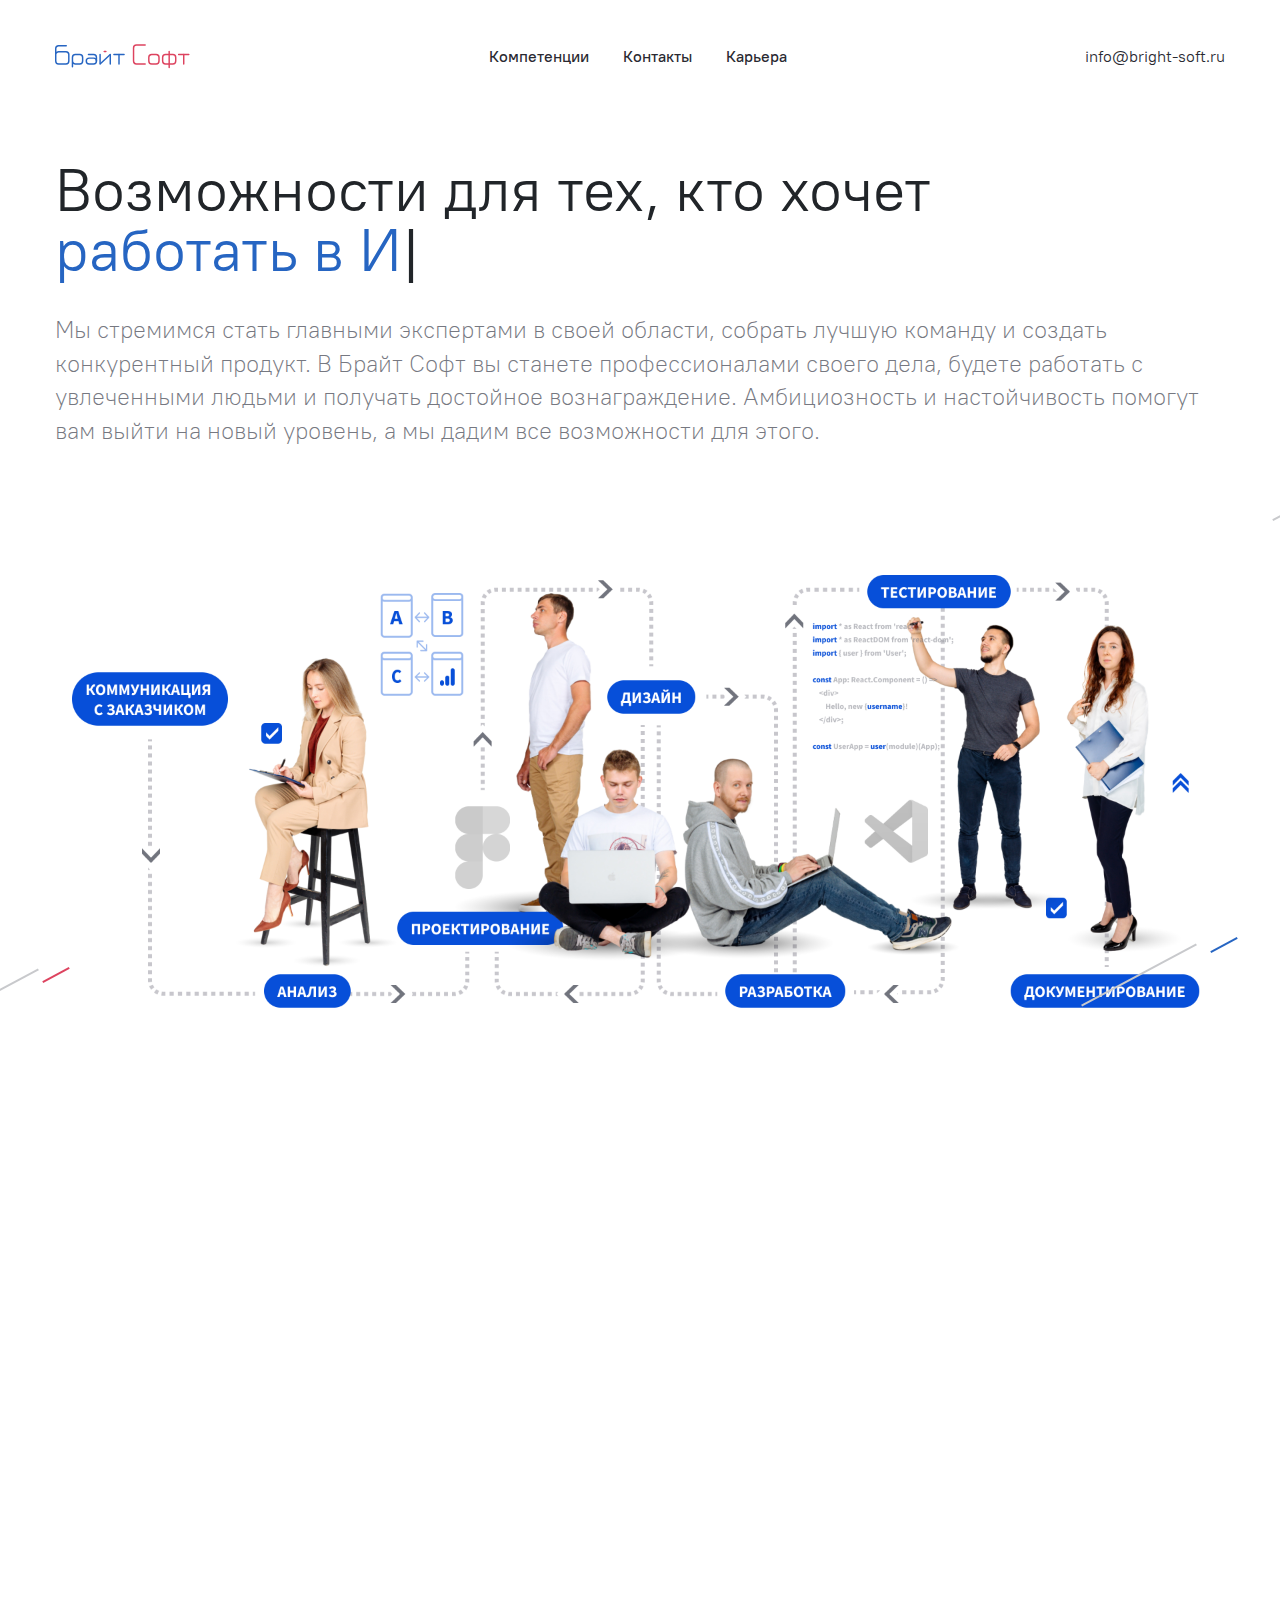
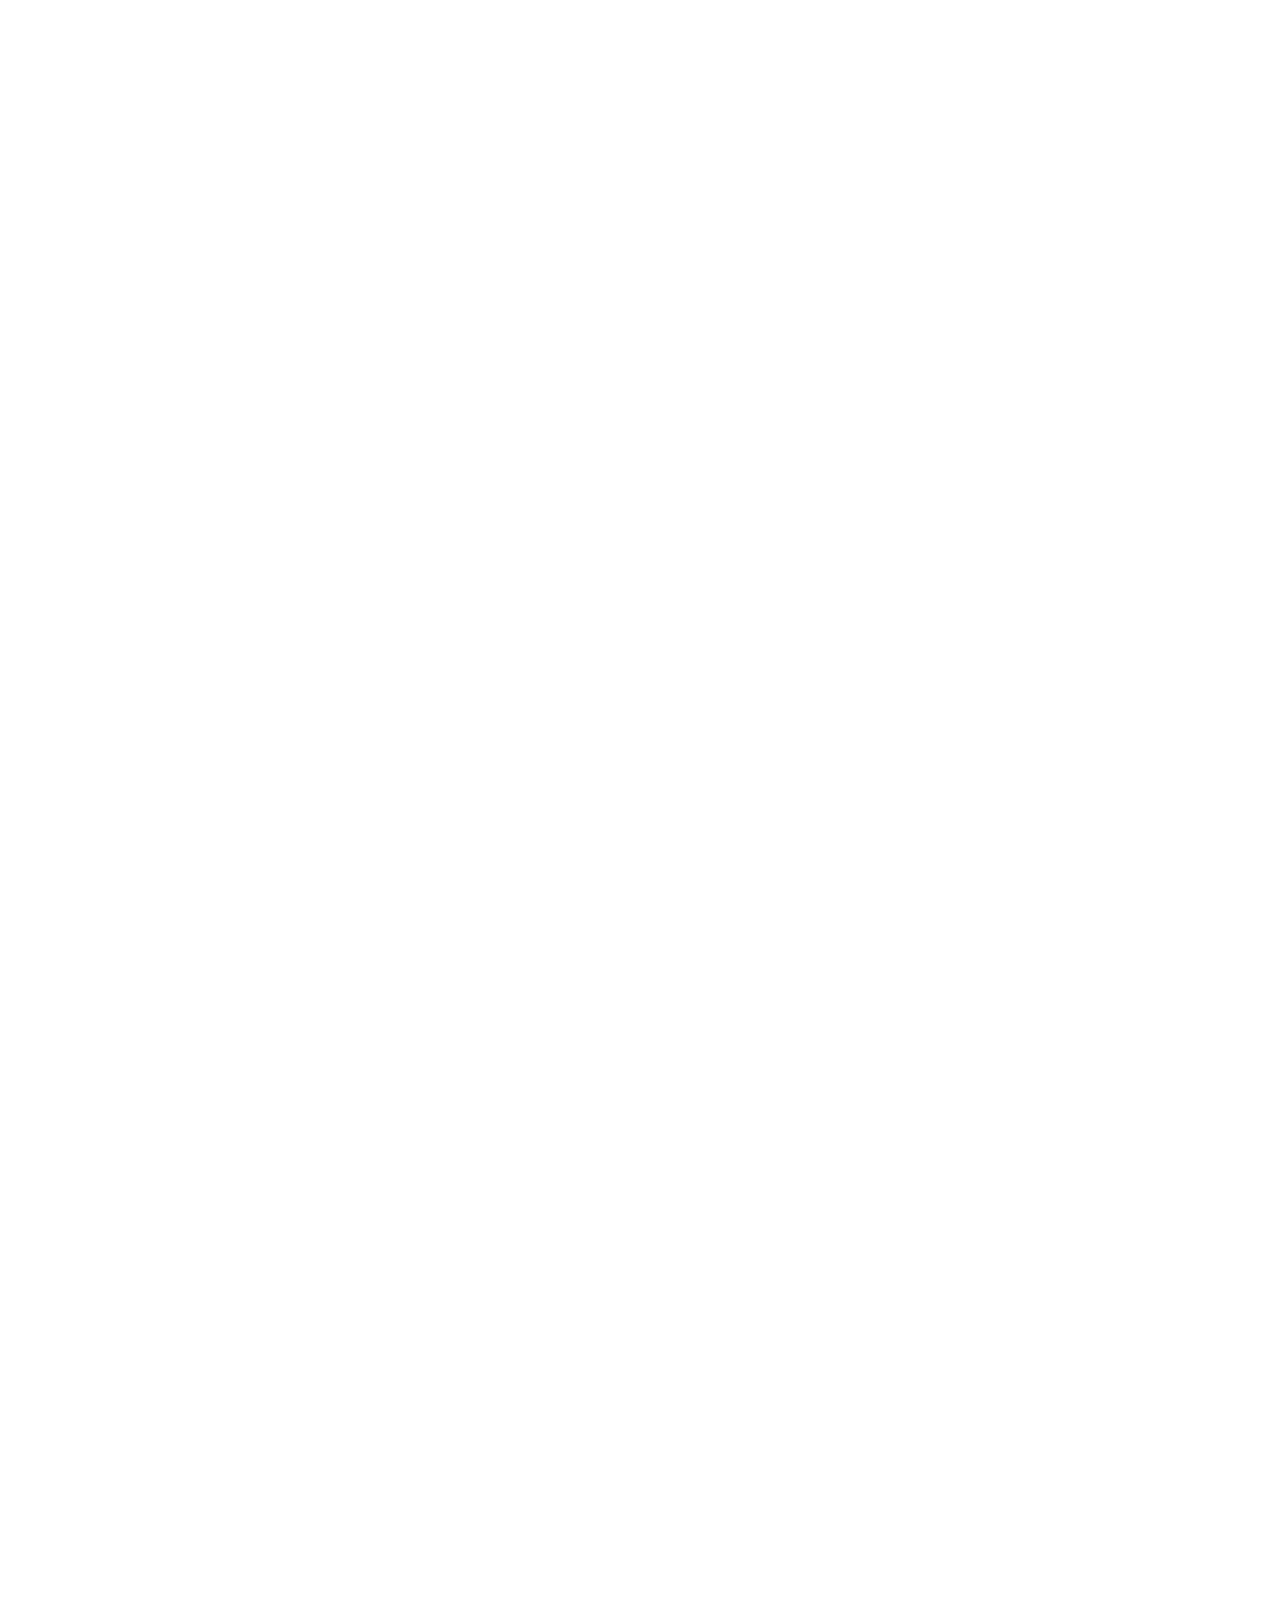
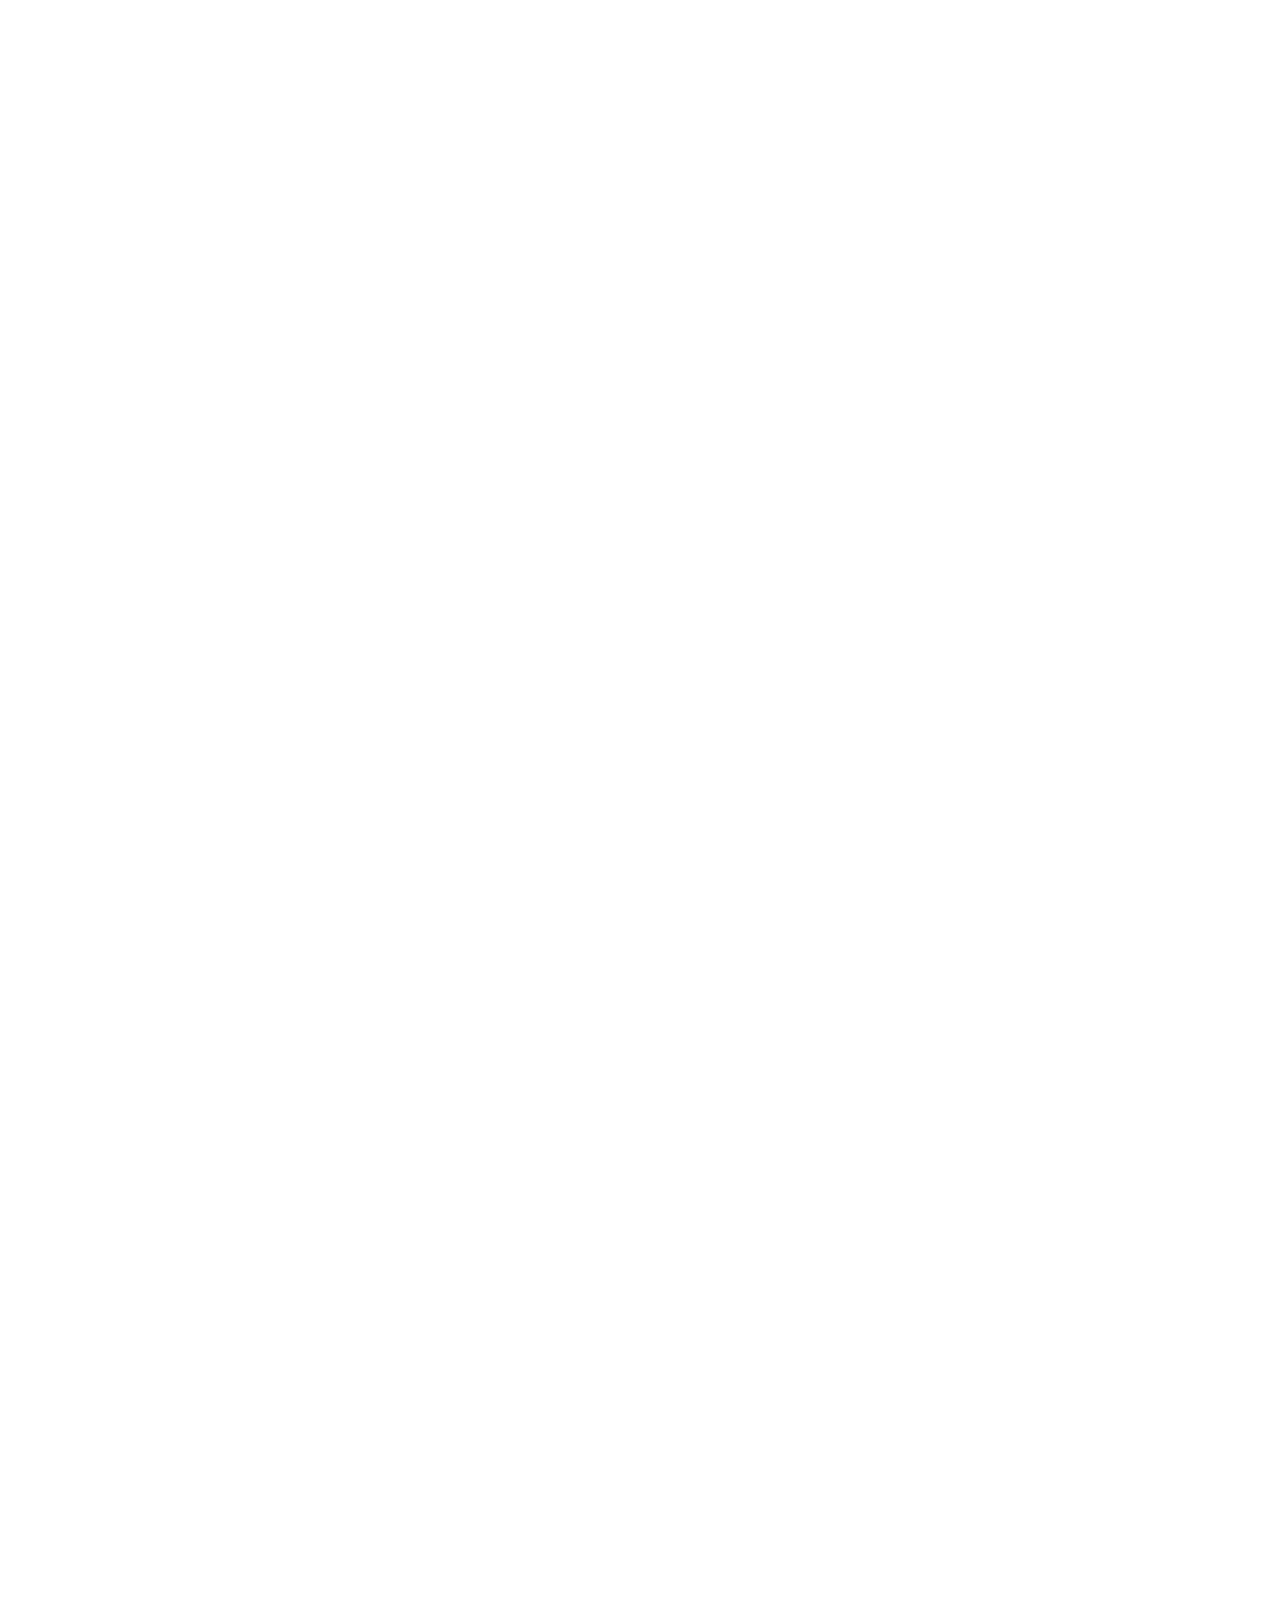
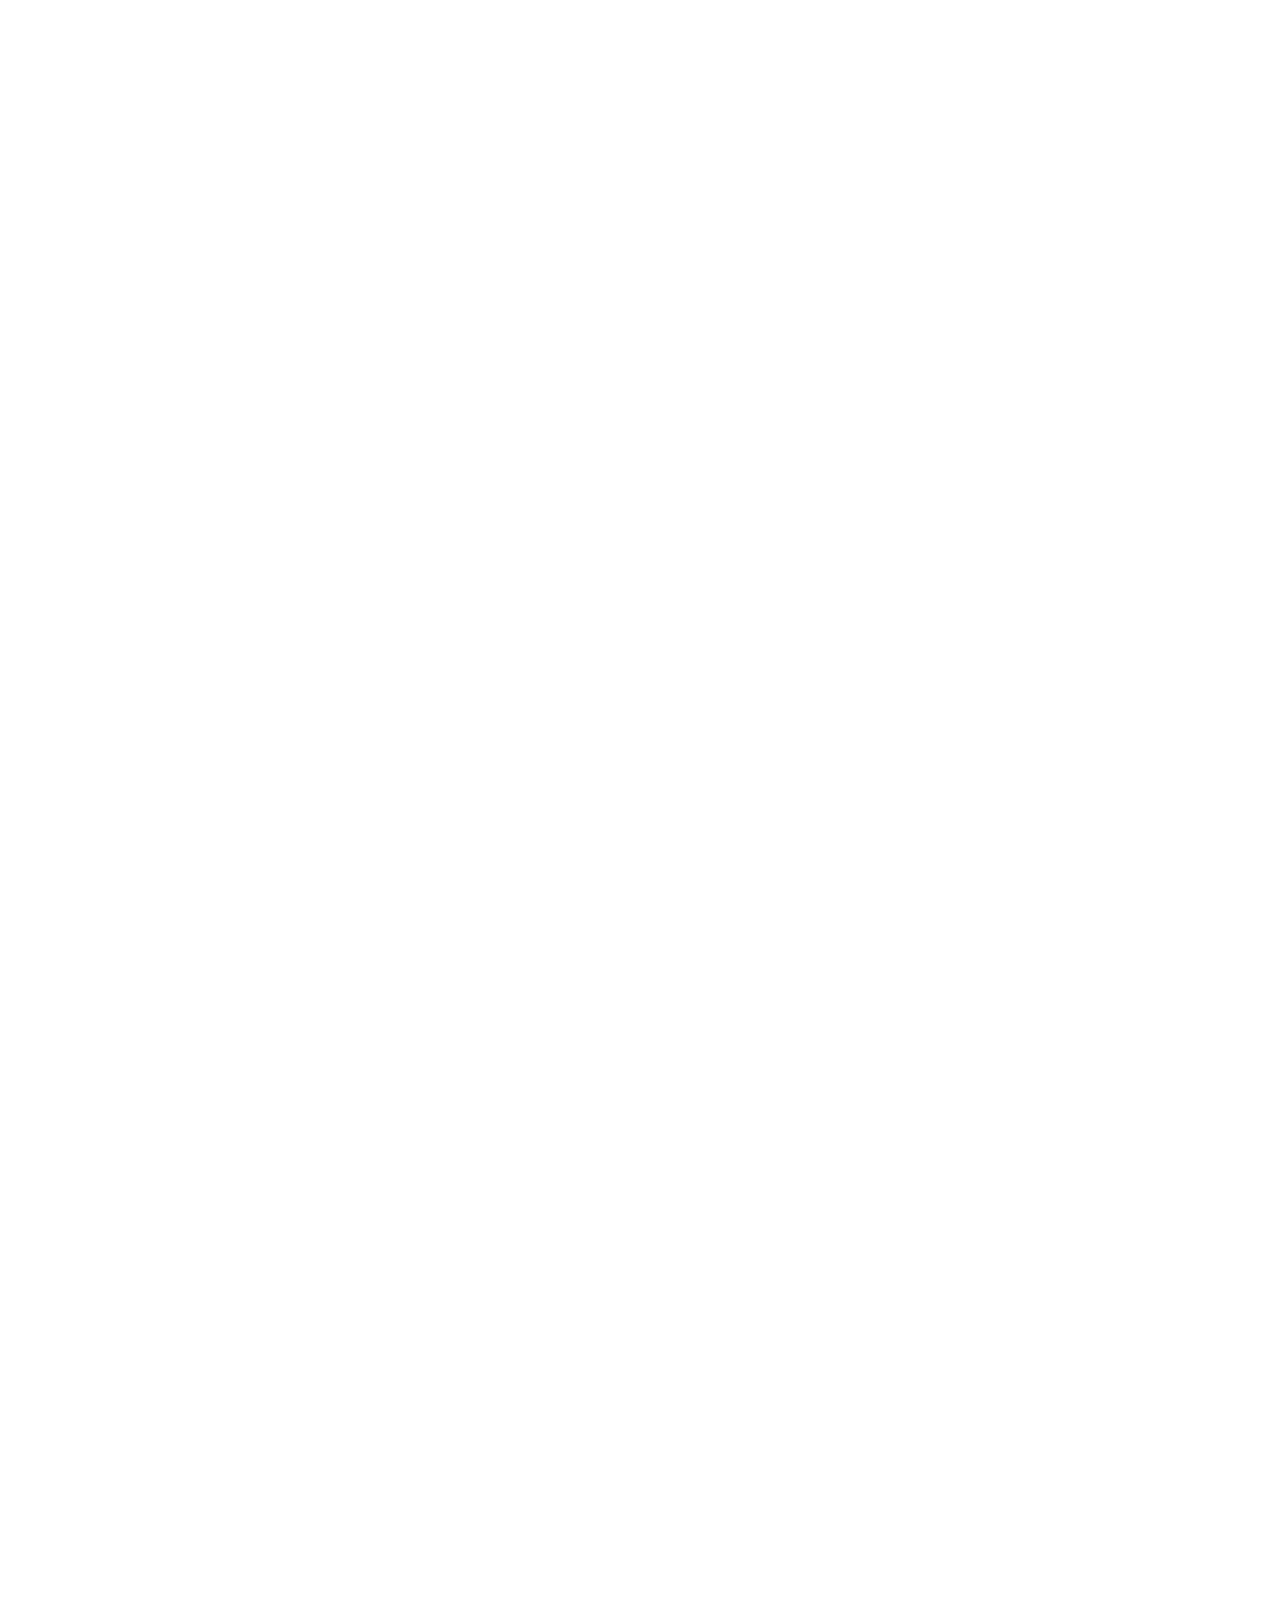
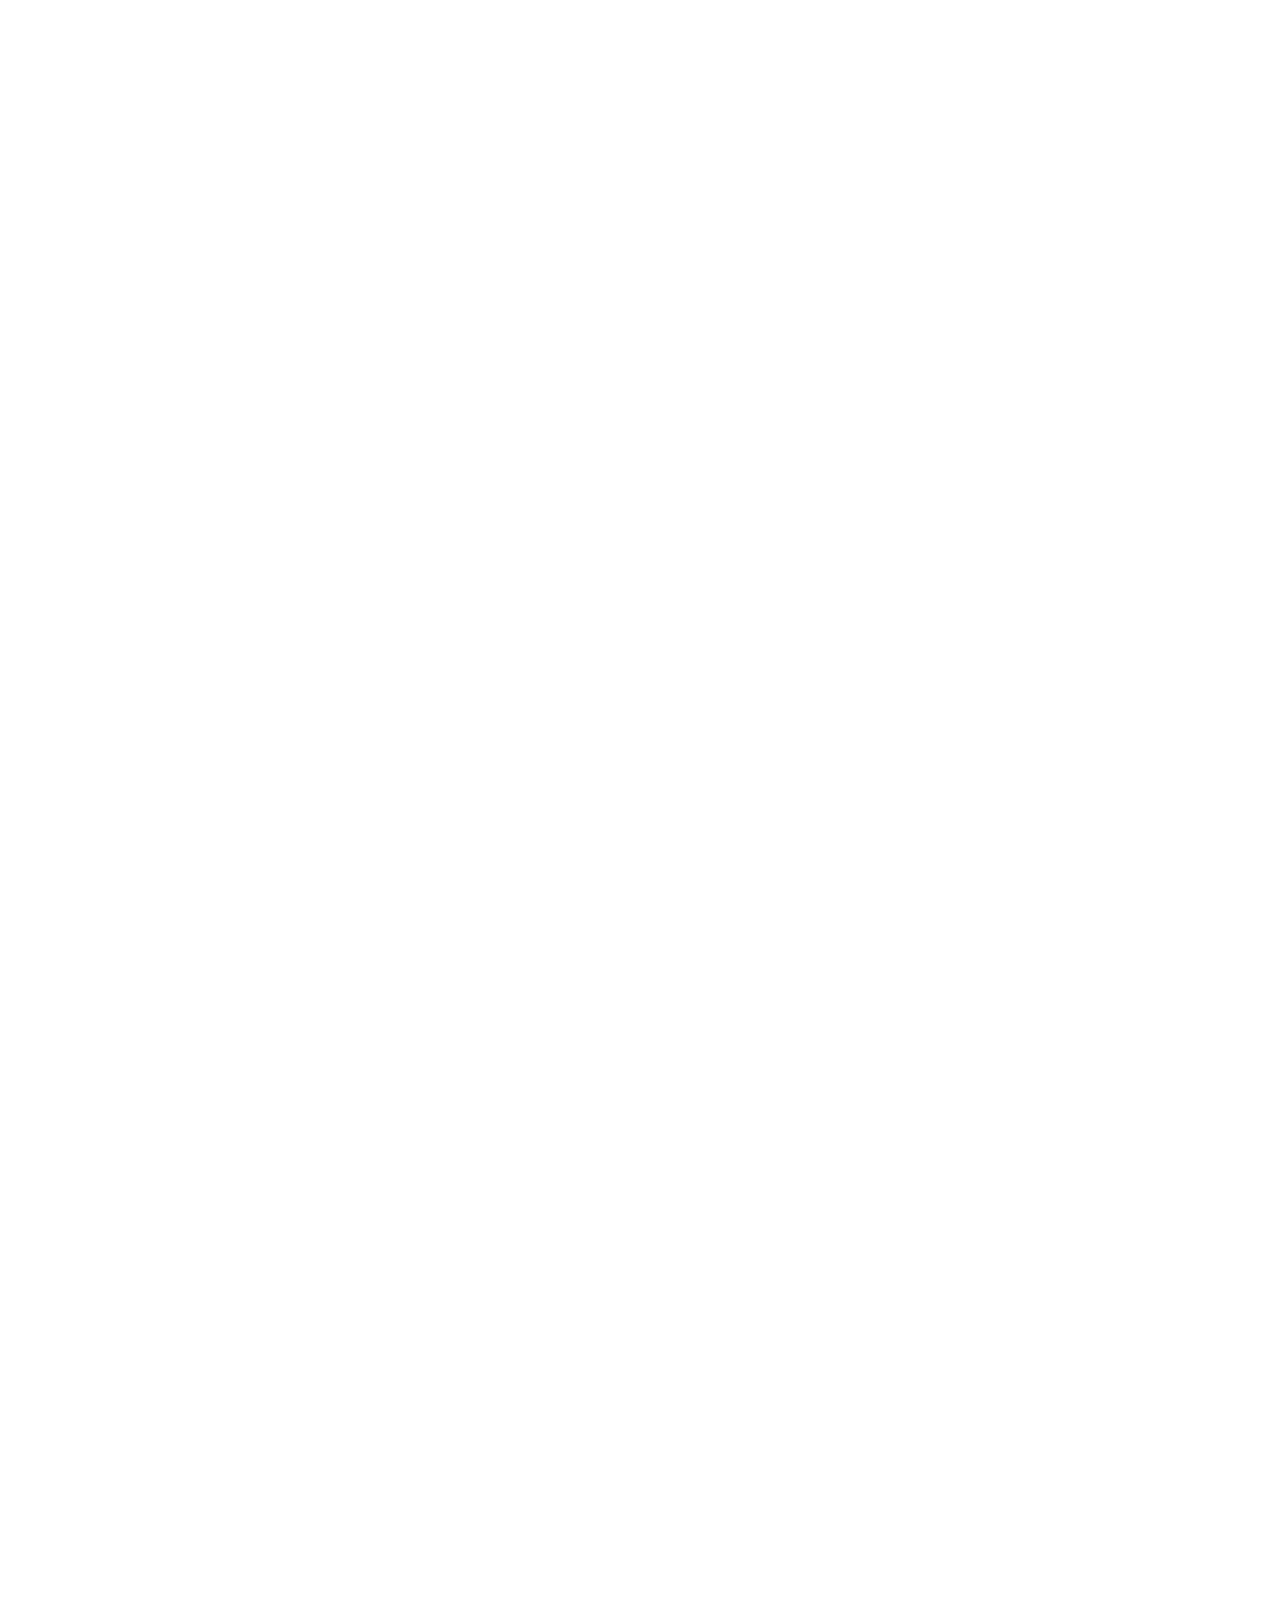
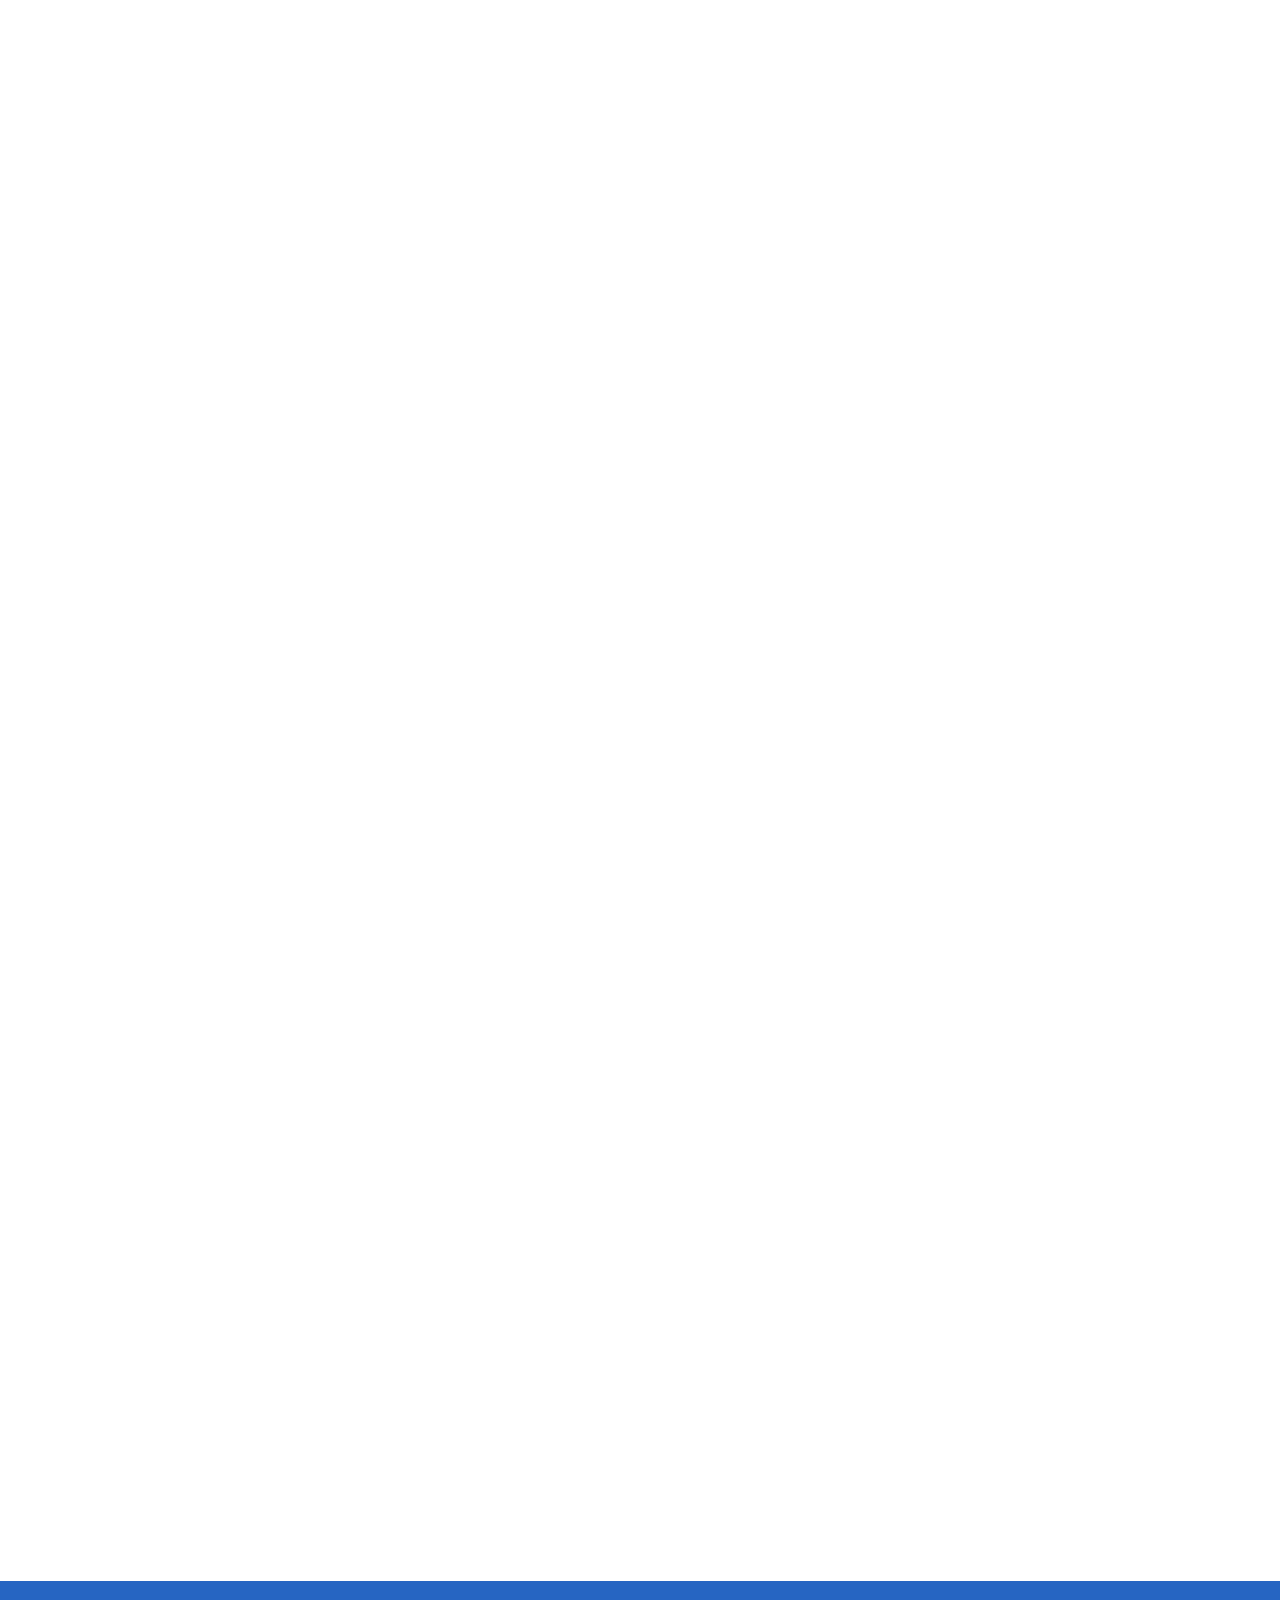
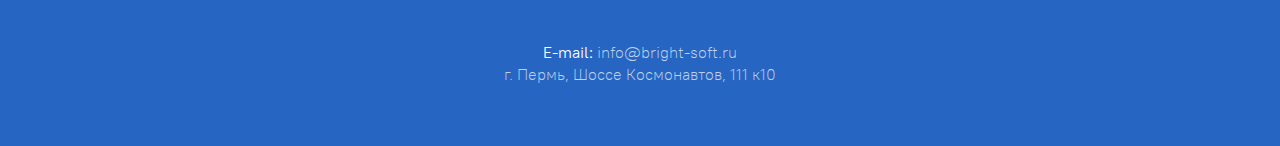
==== about_company/index.html @ 287c5389 "правка стилей" ====
<!DOCTYPE html>
<html lang="ru">
  <head>
    <meta charset="utf-8"/>
    <base href="/"/>
    <title>Брайт Софт</title>
    <meta name="description" content="Описание"/>
    <meta name="keywords" content="Ключевые слова"/>
    <meta http-equiv="X-UA-Compatible" content="IE=edge"/>
    <meta name="viewport" content="width=device-width, initial-scale=1, maximum-scale=1"/>
    <link rel="apple-touch-icon" sizes="180x180" href="img/favicon/apple-touch-icon.png"/>
    <link rel="icon" type="image/png" sizes="32x32" href="img/favicon/favicon-32x32.png"/>
    <link rel="icon" type="image/png" sizes="16x16" href="img/favicon/favicon-16x16.png"/>
    <link rel="manifest" href="img/favicon/site.webmanifest"/>
    <link rel="mask-icon" href="img/favicon/safari-pinned-tab.svg" color="#5bbad5"/>
    <meta name="msapplication-TileColor" content="#da532c"/>
    <meta name="theme-color" content="#ffffff"/>
    <link rel="stylesheet" href="css/main3.min.css?v=1"/>
  </head>
  <body>
    <main class="b-main">
      <div class="wow fadeIn bgAnimated" data-wow-delay="0.8s">
        <div class="container bgAnimated__wrap">
          <div class="bgAnimated__line bgAnimated__line1 bgAnimated__line11"></div>
          <div class="bgAnimated__line bgAnimated__line1 bgAnimated__line12"></div>
          <div class="bgAnimated__line bgAnimated__line2 bgAnimated__line21"></div>
          <div class="bgAnimated__line bgAnimated__line2 bgAnimated__line22"></div>
          <div class="bgAnimated__line bgAnimated__line3 bgAnimated__line31"></div>
          <div class="bgAnimated__line bgAnimated__line3 bgAnimated__line32"></div>
        </div>
      </div>
      <header class="b-header wow fadeInDown">
        <div class="container">
          <div class="row">
            <div class="col-12">
              <div class="b-header__wrapper"><a class="b-header__logo" href="/"><img src="img/logo.svg" alt="Брайт Софт"></a>
                <nav class="b-header__menu index">
                  <ul class="b-header__menu-ul">
                    <li class="b-header__menu-li" ontouchstart=""><a class="b-header__menu-link" href="razrabotka-programmnogo-obespecheniya">Компетенции</a></li>
                    <li class="b-header__menu-li"><a class="b-header__menu-link" href="#contact">Контакты</a></li>
                    <li class="b-header__menu-li" ontouchstart=""><a class="b-header__menu-link" href="about_company" target="_blank">Карьера</a></li>
                  </ul>
                </nav>
                <nav class="b-header__menu about__menu">
                  <div class="about-menu">
                    <ul class="b-header__menu-ul">
                      <li class="b-header__menu-li"><a class="b-header__menu-link" href="#about">О компании</a></li>
                      <li class="b-header__menu-li"><a class="b-header__menu-link" href="#opportunities">Возможности</a></li>
                      <li class="b-header__menu-li"><a class="b-header__menu-link" href="#conditions">Условия</a></li>
                      <li class="b-header__menu-li"><a class="b-header__menu-link" href="#job">Стажировки и вакансии</a></li>
                    </ul>
                  </div>
                </nav><a class="b-header__email" href="mailto: info@bright-soft.ru">info@bright-soft.ru</a>
              </div>
            </div>
          </div>
        </div>
      </header>
      <section class="b-article-page b-career b-article-page-full wow zoomIn" data-wow-delay="0.4s">
        <section class="b-title">
          <div class="container">
            <div class="row">
              <div class="col-12">
                <div class="b-about__wrapper">
                  <h1 class="b-about__title">Возможности для тех, кто хочет <br/><span class="b-home__title-blue typed-string"></span><span class="typed b-home__title-blue"></span></h1>
                  <p class="b-about__subtitle">Мы стремимся стать главными экспертами в своей области, собрать лучшую команду и создать конкурентный продукт. В Брайт Софт вы станете профессионалами своего дела, будете работать с увлеченными людьми и получать достойное вознаграждение. Амбициозность и настойчивость помогут вам выйти на новый уровень, а мы дадим все возможности для этого.</p>
                </div>
              </div>
            </div>
          </div>
        </section>
      </section>
      <section class="b-fonts wow fadeInUp b-article-page__size" data-wow-delay="0.5s">
        <div class="b-fonts-block"><img class="b-fonts__img" src="img/about/fonts1.jpg" alt="Брайт Софт" data-wow-delay="NaNs"></div>
      </section>
      <section class="b-about wow fadeInUp b-article-page__size" data-wow-delay="0.8s" id="about">
        <div class="container">
          <div class="row">
            <div class="col-12">
              <div class="b-about__wrapper">
                <h1 class="b-about__title1">О компании</h1>
                <h4 class="b-about__subtitle">Брайт Софт - российский разработчик профессиональных ИТ-решений</h4>
              </div>
            </div>
            <div class="col-12">
              <div class="multiple-items-4">
                <div class="b-about-block">
                  <p class="b-about-block__text">Помогаем компаниям получать пользу от анализа данных и иметь прозрачные и эффективные бизнес-процессы</p>
                </div>
                <div class="b-about-block">
                  <p class="b-about-block__text">Разрабатываем собственное решение и реализуем на нем проекты для крупнейших компаний и организаций страны</p>
                </div>
                <div class="b-about-block">
                  <p class="b-about-block__text">Имеем полный комплекс экспертизы по реализации сложных информационных систем «под ключ»</p>
                </div>
                <div class="b-about-block">
                  <p class="b-about-block__text">Ищем амбициозных и заинтересованных новых сотрудников в команду! В начале 2019 года в команде было 10 человек, а сегодня - больше 70!</p>
                </div>
              </div>
              <p class="b-about-block__text b-about-media">Помогаем компаниям получать пользу от анализа данных и иметь прозрачные и быстрые бизнес- процессы</p>
              <p class="b-about-block__text b-about-media">Разрабатываем собственное решение и реализуем на нем проекты для крупнейших компаний и организаций страны</p>
              <p class="b-about-block__text b-about-media">Имеем полный комплекс экспертизы по реализации сложных информационных систем «под ключ», освоить который может каждый сотрудник в рамках одной компании</p>
              <p class="b-about-block__text b-about-media">Ищем амбициозных и заинтересованных новых сотрудников в команду! В начале 2019 году в команде было 10 человек, а сегодня - больше 70!</p>
            </div>
            <div class="col-6"><img class="b-about__img" src="img/about/Msk.jpg" alt="Брайт Софт" data-wow-delay="NaNs">
              <h2 class="b-about__label">Москва</h2>
              <p class="b-about__sublabel">15 человек</p>
              <ul>
                <li class="b-about__item-li">Аналитика</li>
                <li class="b-about__item-li">Разработка</li>
                <li class="b-about__item-li">Управление проектами</li>
              </ul>
            </div>
            <div class="col-6"><img class="b-about__img" src="img/about/perm.jpg" alt="Брайт Софт" data-wow-delay="NaNs">
              <h2 class="b-about__label">Пермь</h2>
              <p class="b-about__sublabel">55 человек
                <ul>
                  <li class="b-about__item-li">Аналитика</li>
                  <li class="b-about__item-li">Разработка</li>
                  <li class="b-about__item-li">Дизайн</li>
                  <li class="b-about__item-li">Управление проектами</li>
                </ul>
              </p>
            </div>
          </div>
        </div>
      </section>
      <section class="b-carousel wow fadeInUp b-article-page__size" data-wow-delay="0.8s">
        <div class="container">
          <div class="row">
            <div class="col-12">
              <div class="autoplay">
                <div class="b-carousel__img"><img class="b-about__img-1" src="img/about/gallery/1.jpg" alt="Брайт Софт" data-wow-delay="NaNs"></div>
                <div class="b-carousel__img"><img class="b-about__img-2" src="img/about/gallery/2.jpg" alt="Брайт Софт" data-wow-delay="NaNs"></div>
                <div class="b-carousel__img"><img class="b-about__img-3" src="img/about/gallery/3.jpg" alt="Брайт Софт" data-wow-delay="NaNs"></div>
                <div class="b-carousel__img"><img class="b-about__img-4" src="img/about/gallery/4.jpg" alt="Брайт Софт" data-wow-delay="NaNs"></div>
                <div class="b-carousel__img"><img class="b-about__img-5" src="img/about/gallery/5.jpg" alt="Брайт Софт" data-wow-delay="NaNs"></div>
                <div class="b-carousel__img"><img class="b-about__img-6" src="img/about/gallery/6.jpg" alt="Брайт Софт" data-wow-delay="NaNs"></div>
                <div class="b-carousel__img"><img class="b-about__img-7" src="img/about/gallery/7.jpg" alt="Брайт Софт" data-wow-delay="NaNs"></div>
                <div class="b-carousel__img"><img class="b-about__img-8" src="img/about/gallery/8.jpg" alt="Брайт Софт" data-wow-delay="NaNs"></div>
                <div class="b-carousel__img"><img class="b-about__img-9" src="img/about/gallery/9.jpg" alt="Брайт Софт" data-wow-delay="NaNs"></div>
                <div class="b-carousel__img"><img class="b-about__img-10" src="img/about/gallery/10.jpg" alt="Брайт Софт" data-wow-delay="NaNs"></div>
              </div>
            </div>
          </div>
        </div>
      </section>
      <section class="gap">
        <section class="b-expertiza wow fadeInUp b-article-page__size" data-wow-delay="0.8s">
          <div class="container">
            <div class="row">
              <div class="col-12">
                <div class="b-about__wrapper">
                  <h1 class="b-expertiza__title">Экспертиза</h1>
                </div>
              </div>
              <div class="col-6">
                <p class="b-expertiza__left">Опыт нашей команды в ИТ более 10 лет. <br><br> В Брайт Софт сложился полный комплекс экспертизы по реализации сложных информационных систем «под ключ»: проектное управление, технологический стек, методологическая экспертиза. <br><br> В компании существует RnD (Research and Development) разработка, в которой может участвовать каждый сотрудник. Это внутренняя исследовательская работа по разработке новых конкурентных технологий, которых мы считаем наиболее перспективными.</p>
              </div>
              <div class="col-6">
                <p class="b-expertiza__right">Костяк компании – эксперты федерального масштаба, которые служат наставниками для начинающих сотрудников и источниками для обмена знаниями среди опытных специалистов</p>
              </div>
            </div>
          </div>
        </section>
      </section>
      <section class="gap wow fadeInUp" data-wow-delay="0.8s">
        <div class="gap_hr"><hr>
          <section class="b-experience-command">
            <div class="container">
              <div class="row">
                <div class="col-12">
                  <div class="b-about__wrapper">
                    <h1 class="b-experience-command__title">Опыт команды</h1>
                    <h4 class="b-experience-command__subtitle">Эксперты Брайт Софт разрабатывали решения для крупнейших российских компаний и организаций:</h4>
                  </div>
                </div>
              </div>
            </div>
          </section>
        </div>
        <section class="b-experience">
          <div class="container">
            <div class="row">
              <div class="col-12">
                <div class="block-carousel">
                  <div class="multiple-items">
                    <div class="b-experience__img"><img class="b-experience__img-transneft" src="img/about/transneft.jpg" alt="Брайт Софт" data-wow-delay="NaNs"></div>
                    <div class="b-experience__img"><img class="b-experience__img-lukoil" src="img/about/lukoil.jpg" alt="Брайт Софт" data-wow-delay="NaNs"></div>
                    <div class="b-experience__img"><img class="b-experience__img-sibur" src="img/about/sibur.jpg" alt="Брайт Софт" data-wow-delay="NaNs"></div>
                    <div class="b-experience__img"><img class="b-experience__img-gazprom" src="img/about/gazprom.jpg" alt="Брайт Софт" data-wow-delay="NaNs"></div>
                    <div class="b-experience__img"><img class="b-experience__img-rosatom" src="img/about/rosatom.jpg" alt="Брайт Софт" data-wow-delay="NaNs"></div>
                  </div>
                </div>
              </div>
            </div>
          </div>
        </section>
        <section class="b-history">
          <div class="b-history-preview"><img class="b-history-preview__img" src="img/about/photo/AnyaN_big-1.jpg" alt="Брайт Софт" data-wow-delay="NaNs"></div>
          <div class="b-history-block">
            <div class="b-history-preview-small"><img class="b-history-preview-small__img b-history-preview-small__img-active" src="img/about/photo/AnyaN_small-1.jpg" alt="Брайт Софт" data-wow-delay="NaNs"><img class="b-history-preview-small__img" src="img/about/photo/AnyaS_small-2.jpg" alt="Брайт Софт" data-wow-delay="NaNs"><img class="b-history-preview-small__img" src="img/about/photo/SergeyS_small-3.jpg" alt="Брайт Софт" data-wow-delay="NaNs"><img class="b-history-preview-small__img" src="img/about/photo/Evgen_small-4.jpg" alt="Брайт Софт" data-wow-delay="NaNs"><img class="b-history-preview-small__img" src="img/about/photo/OlgaK_small-5.jpg" alt="Брайт Софт" data-wow-delay="NaNs"></div>
            <p class="b-history-block__text-1 active">Я пришла в «Брайт Софт» за руководителем и командой. Хотела развиваться и иметь возможность работать в компании, которая создается с нуля "на моих глазах". Здесь у меня новые задачи, мне интересно учиться, получать новый опыт в разных сферах.</p>
            <p class="b-history-block__subtext-1 active"><b>Анна,</b> аналитик</p>
            <p class="b-history-block__text-2">В компании мне нравится, как организованы внутрикорпоративные стандарты ведения проектов. Я вижу, что в этом руководство идет в ногу со временем, компания развивается и стремится к большему.</p>
            <p class="b-history-block__subtext-2"><b>Анна,</b> администратор</p>
            <p class="b-history-block__text-3">Мне нравится зона ответственности, которую мне дают. И у меня есть самостоятельность в принятии решений по моим обязанностям. За счет этого получается работать с тем, что интересно, и реализовать это так, как я вижу, что будет лучше всего.</p>
            <p class="b-history-block__subtext-3"><b>Сергей,</b> аналитик</p>
            <p class="b-history-block__text-4">На собеседовании мне сразу озвучили возможности роста по мере развития и обучения. Я благодарен Брайт Софт за возможность попробовать себя в совершенно новой отрасли. Коллеги с готовностью идут навстречу – это очень классно. Здорово, что здесь дают возможность развиваться тем, кто этого хочет.</p>
            <p class="b-history-block__subtext-4"><b>Евгений,</b> тестировщик</p>
            <p class="b-history-block__text-5">У нас проектные команды и каждый специалист может работать в нескольких проектах. Руководитель определяет основные задачи, но специалист разбирается сам как их реализовать. Это стимулирует в человеке стремление к развитию и ответственность. Ты – важная часть большого дела. За счет роста каждого растет команда.</p>
            <p class="b-history-block__subtext-5"><b>Ольга,</b> аналитик</p>
          </div>
        </section>
        <section class="b-level wow fadeInUp" data-wow-delay="0.8s">
          <div class="container">
            <div class="row">
              <div class="col-12">
                <div class="b-about__wrapper">
                  <h1 class="b-lebel-h">Уровни специалистов</h1>
                </div>
              </div>
              <div class="col-3">
                <h1 class="b-level__title">Intern</h1>
                <p class="b-level__text">Новый сотрудник, который работает с наставником и учится у более опытных коллег. Заинтересован в получении необходимых технических знаний и хочет стать частью команды</p>
              </div>
              <div class="col-3">
                <h1 class="b-level__title">Junior</h1>
                <p class="b-level__text">Освоил базовые технические навыки, работает над реальными проектами под контролем более опытных коллег. В любой момент может обратиться за помощью, чтобы прокачать имеющиеся и получить новые навыки</p>
              </div>
              <div class="col-3">
                <h1 class="b-level__title">Middle</h1>
                <p class="b-level__text">Опытный специалист, который хорошо разбирается в своей области, профессионально и в срок решает свои задачи на проектах. Может предлагать варианты усовершенствования технологий и новые способы решения задач</p>
              </div>
              <div class="col-3">
                <h1 class="b-level__title">Senior</h1>
                <p class="b-level__text">Управляет процессами на проектах и оптимизирует работу внутри них, следит за реализацией целей заказчиков, консультирует и обучает менее опытных коллег</p>
              </div>
            </div>
          </div>
        </section>
        <section class="b-expert wow fadeInUp" data-wow-delay="0.8s">
          <div class="container">
            <div class="row">
              <div class="col-12">
                <div class="b-about__wrapper">
                  <h1 class="b-expert__title">Организация процессов и проектное управление</h1>
                </div>
              </div>
              <div class="col-6">
                <p class="b-expert__left-block">Мы используем современные подходы, инструменты разработки программного обеспечения и управления проектами. <br><br> У нас четко выстроены процессы управления проектами и командами. При этом мы небольшая компания без бюрократии и вертикальных структур, поэтому успех каждого сотрудника зависит только от его собственного желания расти и развиваться.</p>
              </div>
              <div class="col-6">
                <p class="b-expert__right-block">В Брайт Софт сотрудник может развиваться в нескольких областях, переходить из проекта в проект</p>
              </div>
            </div>
          </div>
        </section>
        <section class="b-opportunities wow fadeInUp" id="opportunities" data-wow-delay="0.8s">
          <div class="container">
            <div class="row">
              <div class="col-12">
                <div class="b-about__wrapper">
                  <h1 class="b-opportunities__title">Возможности для сотрудников</h1>
                </div>
              </div>
              <div class="col-6"><img class="b-opportunities__img" src="img/about/opportunities_left.jpg" alt="Брайт Софт" data-wow-delay="NaNs">
                <h2 class="b-opportunities__label">Профессиональное развитие</h2>
                <p class="b-opportunities__text">В компании принята прозрачная балльная система по развитию технических и управленческих знаний и навыков сотрудников. Мы оцениваем уровень технических компетенций (например, навык и качество кодирования), работу одновременно с несколькими задачами и документами, умение выстраивать коммуникации с заказчиками и коллегами. <br><br> Ежегодно мы обсуждаем с сотрудником его достижения и договариваемся о следующей ступени роста в профессиональном и зарплатном плане. Освоил новый инструмент, показал результат на проекте - повышается должность и зарплата.</p>
              </div>
              <div class="col-6"><img class="b-opportunities__img" src="img/about/opportunities_right.jpg" alt="Брайт Софт" data-wow-delay="NaNs">
                <h2 class="b-opportunities__label">Наставничество</h2>
                <p class="b-opportunities__text">В компании действует система наставничества. За каждым новым сотрудником закрепляется более опытный специалист, который помогает разобраться в функциональных обязанностях на текущем проекте, подсказывает, как лучше выполнять задачи, пока сотрудник не будет справляться самостоятельно. В любое время сотрудник может обратиться к более опытным специалистам за советом и помощью.</p>
                <p class="b-opportunities__subtext">Также доступна корпоративная библиотека технической литературы и литературы по управлению проектами. Существует внутреннее пространство для обмена техническими знаниями, полученными на проектах.</p>
              </div>
            </div>
          </div>
        </section>
        <section class="b-block-info">
          <div class="container">
            <div class="row">
              <div class="col-6"><img class="b-block-info__img" src="img/about/preview_logo.jpg" alt="Брайт Софт" data-wow-delay="NaNs"></div>
              <div class="col-6">
                <p class="b-block-info__text">У нас большие просторные офисы для команды. Все вместе, все рядом, всегда можно обратиться к любому сотруднику. Ты видишь и знаешь с кем работаешь, даже если вы работаете не на одном проекте. У нас молодая компания, не очень большой коллектив, поэтому, когда приходят новые сотрудники, неформальное общение завязывается само собой: можно сходить попить кофе или перекусить. У нас отличное расположение - в Технопарке Morion Digital.</p>
                <p class="b-block-info__subtext"><b>Команда разработчиков</b></p>
              </div>
            </div>
          </div>
        </section>
        <section class="b-condition" id="conditions">
          <div class="container">
            <div class="row">
              <div class="col-12">
                <h1 class="b-condition__title">Условия работы</h1>
              </div>
              <div class="col-4">
                <div class="img"><img class="b-condition__img" src="img/about/condition1.jpg" alt="Брайт Софт" data-wow-delay="NaNs"></div>
                <h1 class="b-condition__subtitle">Корпоративная жизнь</h1>
                <p class="b-condition__text">Мы вместе проводим полезные мероприятия и отмечаем праздники. Раз в месяц проходят бизнес-сессии, где сотрудники делятся кейсами и знаниями из разных проектов, которые могут быть полезны коллегам. <br><br> Два раза в год проводим неформальные встречи сотрудников офисов Перми и Москвы. В праздники собираемся вместе, чтобы поздравить друг друга и повеселиться.</p>
              </div>
              <div class="col-4">
                <div class="img"><img class="b-condition__img" src="img/about/condition2.jpg" alt="Брайт Софт" data-wow-delay="NaNs"></div>
                <h1 class="b-condition__subtitle">Рабочее пространство</h1>
                <p class="b-condition__text">Наш офис находится в ИТ-сердце региона – технопарке Morion Digital. Здесь находятся более 30 компаний из области информационных технологий, регулярно проходят конференции, семинары и крупные мероприятия сферы ИТ. Для сотрудников доступны конференц-зал, переговорные комнаты, кухня и зоны отдыха.<br><br> Здесь огромная парковка, разные кафе и много мест для работы и отдыха вне стен офиса.</p>
              </div>
              <div class="col-4">
                <div class="img"><img class="b-condition__img" src="img/about/condition3.jpg" alt="Брайт Софт" data-wow-delay="NaNs"></div>
                <h1 class="b-condition__subtitle">Удаленная работа</h1>
                <p class="b-condition__text">У нас предусмотрены различные варианты удаленной работы. Вы можете работать полностью удаленно из любого города и даже страны. Собеседование тоже можно пройти дистанционно.<br><br>  Возможен комбинированный режим работы, когда сотрудник работает из офиса один или несколько раз в неделю.</p>
              </div>
            </div>
            <div class="row b-condition__margin">
              <div class="col-12">
                <h1 class="b-condition__subtitle">Самое главное</h1>
              </div>
              <div class="b-condition-block">
                <ul class="b-condition-block-1">
                  <li class="b-condition__item-li">Конкурентная заработная плата</li>
                  <li class="b-condition__item-li">Обучение</li>
                  <li class="b-condition__item-li">Корпоративная библиотека</li>
                </ul>
                <ul class="b-condition-block-2">
                  <li class="b-condition__item-li">Гибкий график</li>
                  <li class="b-condition__item-li">Возможность удаленной работы</li>
                  <li class="b-condition__item-li">Возможность релокации</li>
                </ul>
              </div>
            </div>
          </div>
        </section>
        <section class="b-history-2 wow fadeInUp" data-wow-delay="0.8s">
          <div class="b-history-2-preview"><img class="b-history-2-preview__img" src="img/about/photo/OlgaS_big-1.jpg" alt="Брайт Софт" data-wow-delay="NaNs"></div>
          <div class="b-history-2-block">
            <div class="b-history-2-preview-small"><img class="b-history-2-preview-small__img b-history-2-preview-small__img-active" src="img/about/photo/OlgaS_small-1.jpg" alt="Брайт Софт" data-wow-delay="NaNs"><img class="b-history-2-preview-small__img" src="img/about/photo/Roma_small-2.jpg" alt="Брайт Софт" data-wow-delay="NaNs"><img class="b-history-2-preview-small__img" src="img/about/photo/Sasha_small-3.jpg" alt="Брайт Софт" data-wow-delay="NaNs"><img class="b-history-2-preview-small__img" src="img/about/photo/Vera_small-4.jpg" alt="Брайт Софт" data-wow-delay="NaNs"><img class="b-history-2-preview-small__img" src="img/about/photo/Vitya_small-5.jpg" alt="Брайт Софт" data-wow-delay="NaNs"></div>
            <p class="b-history-2-block__text-1 active-2">Когда в компанию приходит новый сотрудник, к нему прикрепляют наставника, который помогает, пока человек не сможет сам выполнять задачи, а, может, и консультировать других. Когда разберешься в основных задачах, есть уверенность, что коллеги коллеги могут подсказать лучшее решение.</p>
            <p class="b-history-2-block__subtext-1 active-2"><b>Ольга,</b> аналитик</p>
            <p class="b-history-2-block__text-2">Главное, я знаю, что мне нужно делать, чтобы развиваться. Есть система развития сотрудников, когда я вижу, что мне надо сделать, чтобы перейти на следующий уровень. У меня есть все необходимое: корпоративная библиотека профессиональной литературы, наставники в компании, разные проекты.</p>
            <p class="b-history-2-block__subtext-2"><b>Роман,</b> разработчик</p>
            <p class="b-history-2-block__text-3">У меня не было опыта работы в ИТ. Самое сложное было - разобраться со структурами данных. Но это было интересно! Всегда можно было спросить коллег, разработчики объясняли функционал. Сейчас к новым специалистам прикрепляют наставника, дают тестовые задания.</p>
            <p class="b-history-2-block__subtext-3"><b>Александра,</b> аналитик</p>
            <p class="b-history-2-block__text-4">Руководитель предложил взять более сложную задачу. Меня никто не заставлял, не торопил. Я спокойно принялась за работу, мне сказали, можешь совершать ошибки, но разбирайся сама, а в сложные моменты обращайся к такому-то специалисту. Мне предоставили среду, в которой можно осваивать новое, и поэтому все пошло как по маслу.</p>
            <p class="b-history-2-block__subtext-4"><b>Вера,</b> аналитик</p>
            <p class="b-history-2-block__text-5">Сейчас у меня главная цель - стать более опытным специалистом. И мне как раз поступают такие задачи, которые позволяют это сделать. С каждым разом они становятся все сложнее, есть куда расти - и это хорошо. Мне нравится, что сложность возрастает раз за разом. Сам чувствуешь свой профессиональный рост.</p>
            <p class="b-history-2-block__subtext-5"><b>Виктор,</b> дизайнер интерфейсов</p>
          </div>
        </section>
        <section class="b-feedback wow fadeInUp" id="job" data-wow-delay="0.8s">
          <div class="container">
            <div class="row">
              <div class="block-big">
                <div class="col-12">
                  <h1 class="b-feedback__title">Как начать работать в нашей команде</h1>
                </div>
                <div class="block-big_all">
                  <div class="block-big-1">
                    <div class="block-big-1-left">
                      <h1 class="b-feedback__subtitle">Стажировка</h1>
                      <p class="b-feedback__text">Доступна для желающих работать в нашей команде с минимальным опытом или без него. Длится 1-3 месяца. По результатам стажировки возможно получить приглашение в штат компании.</p><a href="mailto: info@bright-soft.ru">
                        <button class="b-feedback__button-mail">Написать</button></a>
                    </div>
                  </div>
                  <div class="block-big-2">
                    <h1 class="b-feedback__subtitle">Вакансии</h1><a class="b-feedback__link" href="/#{url}">Бизнес-аналитик, Пермь <br></a><a class="b-feedback__link" href="/#{url}">Разработчик, Пермь <br></a><a class="b-feedback__link" href="/#{url}">Бизнес-аналитик, Москва <br></a>
                    <p class="b-feedback__all-link">Все вакансии на hh.ru</p>
                  </div>
                </div>
                <div class="col-12">
                  <p class="b-feedback__text">Если вы не нашли подходящую вакансию или не полностью соответствуете требованиям, но хотите работать у нас, заполните заявку и приложите резюме - мы ценим активных сотрудников и можем научить многому.</p><a href="mailto: info@bright-soft.ru">
                    <button class="b-feedback__button-mail">Заполнить заявку</button></a>
                </div>
              </div>
              <div class="block-small">
                <div class="col-12">
                  <h1 class="b-feedback__title">Как начать работать в нашей команде</h1>
                </div>
                <div class="col-12">
                  <h1 class="b-feedback__subtitle">Стажировка</h1>
                  <p class="b-feedback__text">Доступна для желающих работать в нашей команде с минимальным опытом или без него. Длится 1-3 месяца. По результатам стажировки возможно получить приглашение в штат компании.</p><a href="mailto: info@bright-soft.ru">
                    <button class="b-feedback__button-mail">Написать</button></a><a href="mailto: info@bright-soft.ru">Написать</a>
                </div>
                <div class="col-12">
                  <p class="b-feedback__text">Если вы не нашли подходящую вакансию или не полностью соответствуете требованиям, но хотите работать у нас, заполните заявку и приложите резюме - мы ценим активных сотрудников и можем научить многому.</p><a href="mailto: info@bright-soft.ru">
                    <button class="b-feedback__button-mail">Заполнить заявку</button></a>
                </div>
              </div>
              <div class="col-12">
                <div class="b-vakancy-small">
                  <h1 class="b-feedback__subtitle">Вакансии</h1><a class="b-feedback__link" href="/#{url}">Бизнес-аналитик, Пермь <br></a><a class="b-feedback__link" href="/#{url}">Разработчик, Пермь <br></a><a class="b-feedback__link" href="/#{url}">Бизнес-аналитик, Москва <br></a>
                  <p class="b-feedback__all-link">Все вакансии на hh.ru</p>
                </div>
              </div>
            </div>
          </div>
        </section>
        <div class="modal">
          <div class="modal-block">
            <div class="modal-block-img"><img class="modal-block__img" src="img/about/gallery/1.jpg">
              <div class="cl-btn-2">
                <div class="leftright"></div>
                <div class="rightleft"></div>
              </div>
            </div>
          </div>
        </div>
      </section>
      <footer class="b-footer" id="contact">
        <div class="container">
          <div class="row">
            <div class="col-12">
              <div class="b-footer__contacts">E-mail: <a class="b-footer__email" href="mailto: info@bright-soft.ru">info@bright-soft.ru</a><br><a class="b-footer__address" href="https://yandex.ru/maps/-/CGCdvRyk" target="_blank">г. Пермь, Шоссе Космонавтов, 111 к10</a></div>
            </div>
          </div>
        </div>
      </footer>
      <script src="js/scripts.min.js"></script>
    </main>
  </body>
</html>
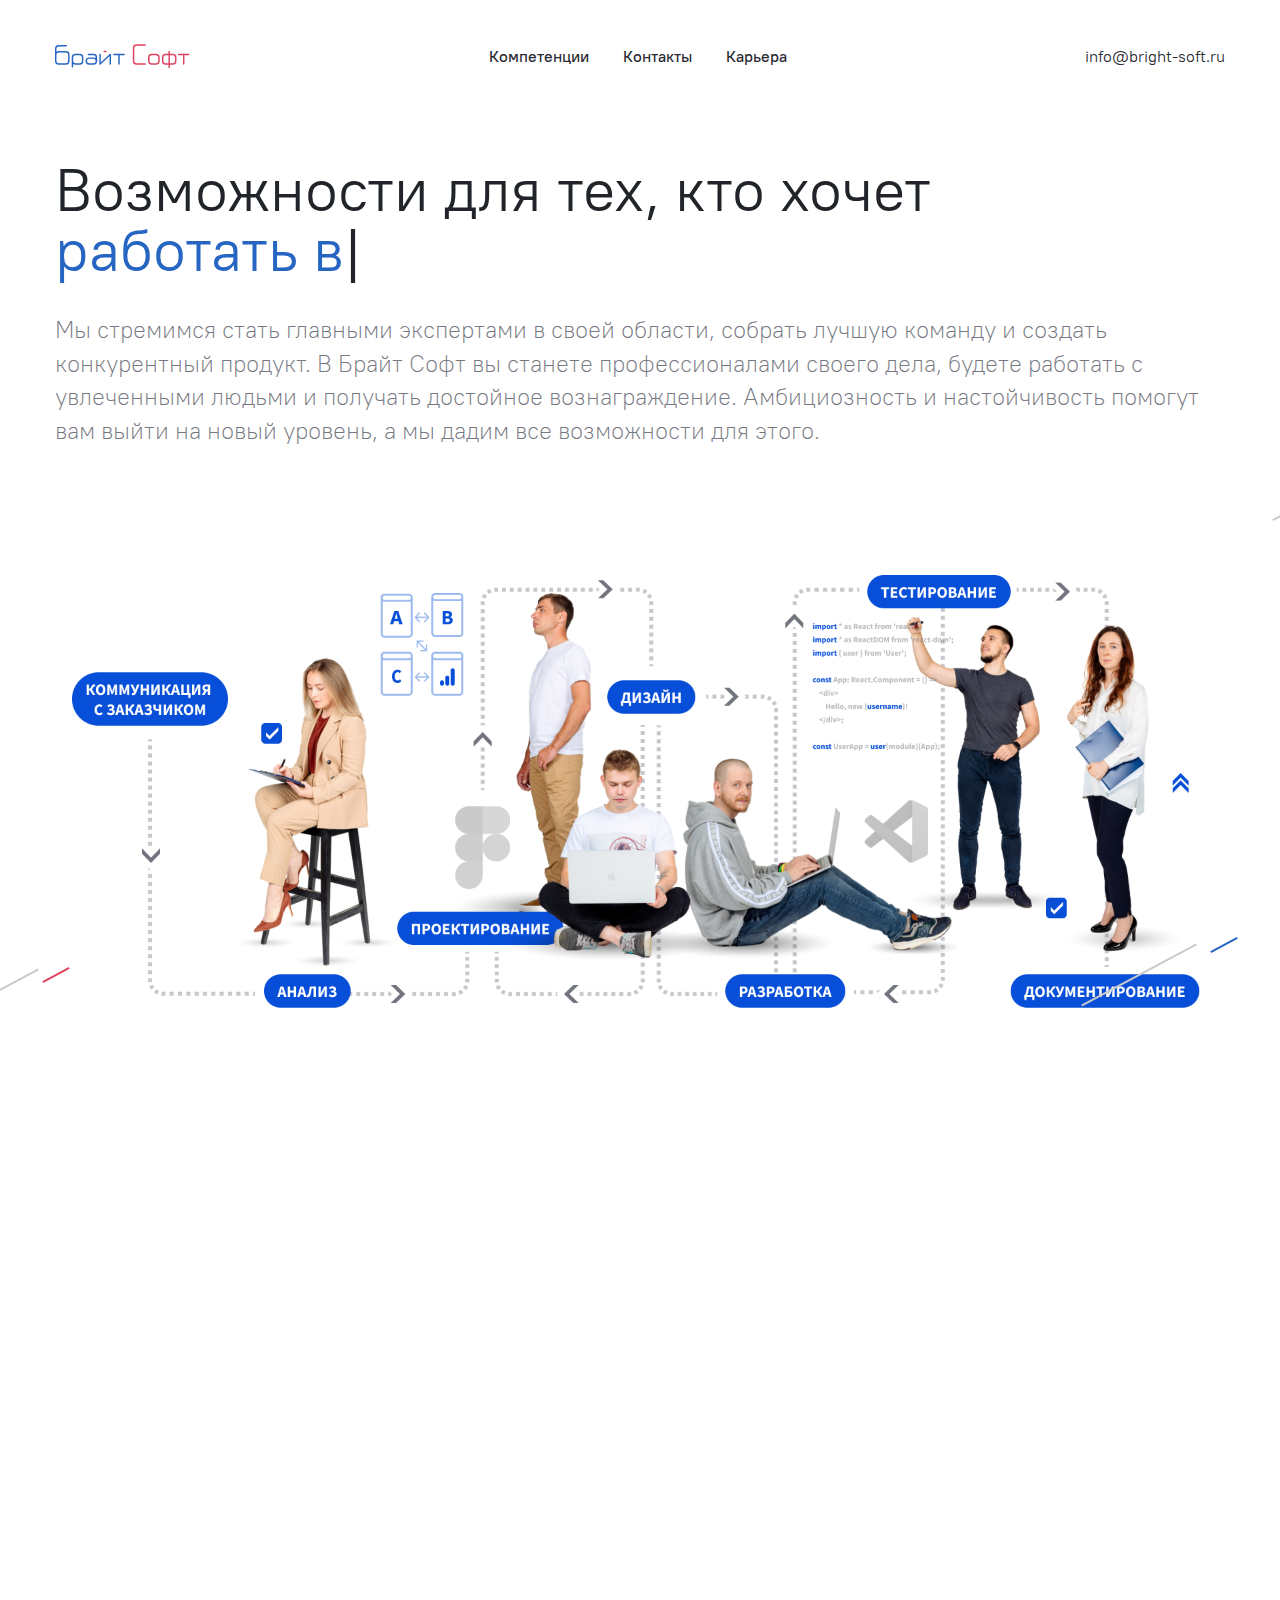
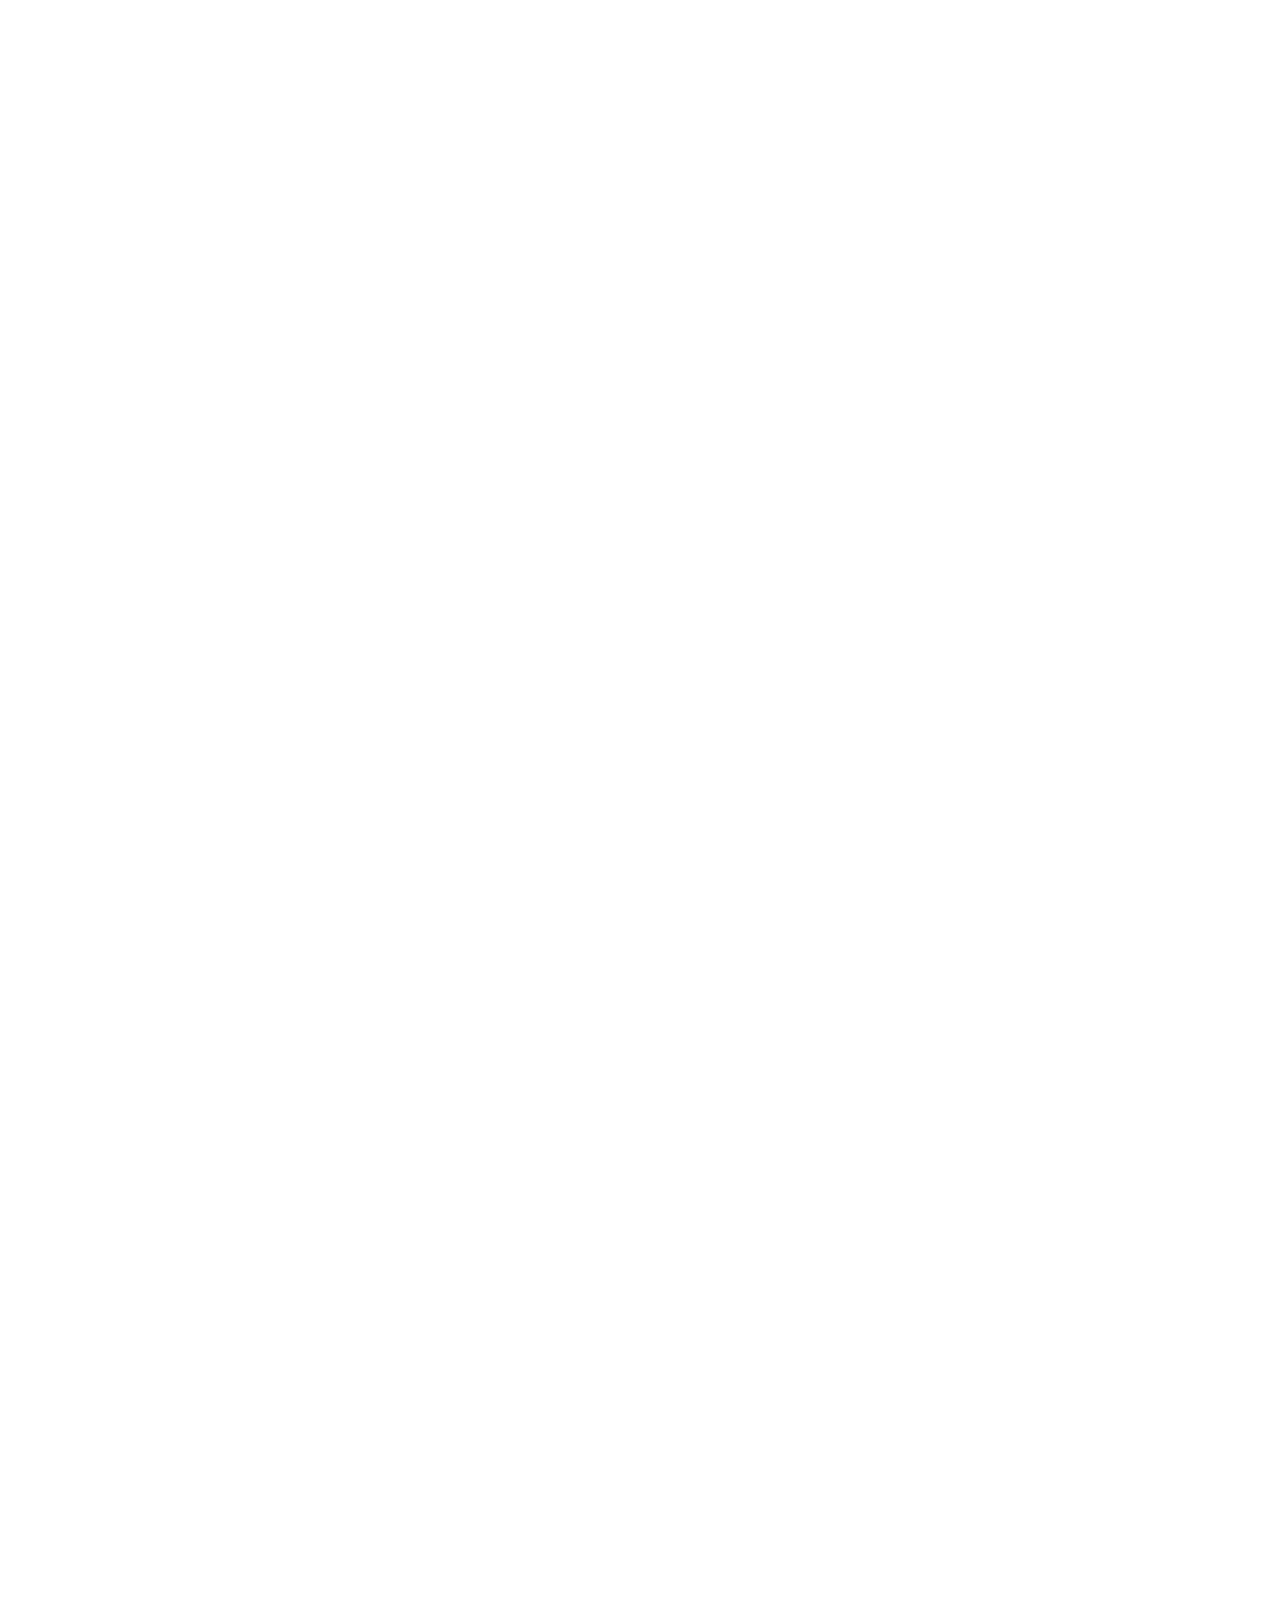
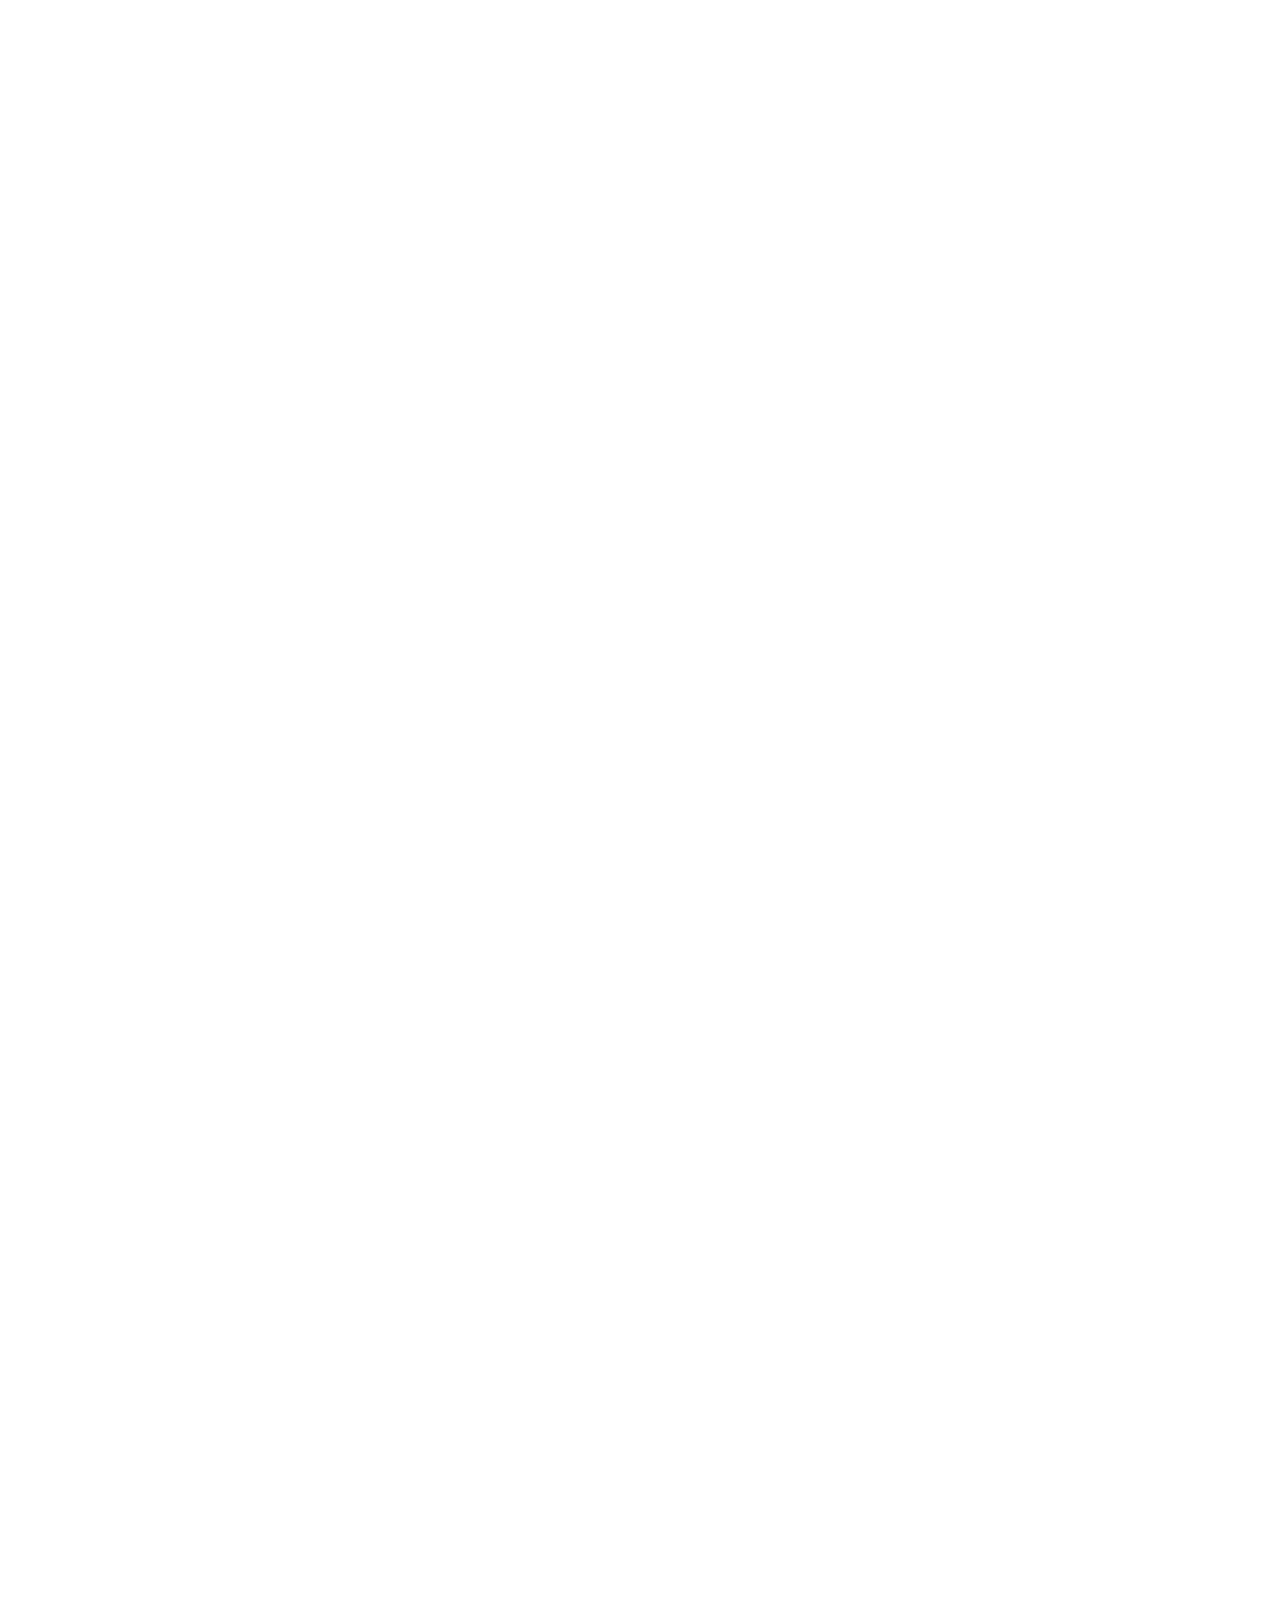
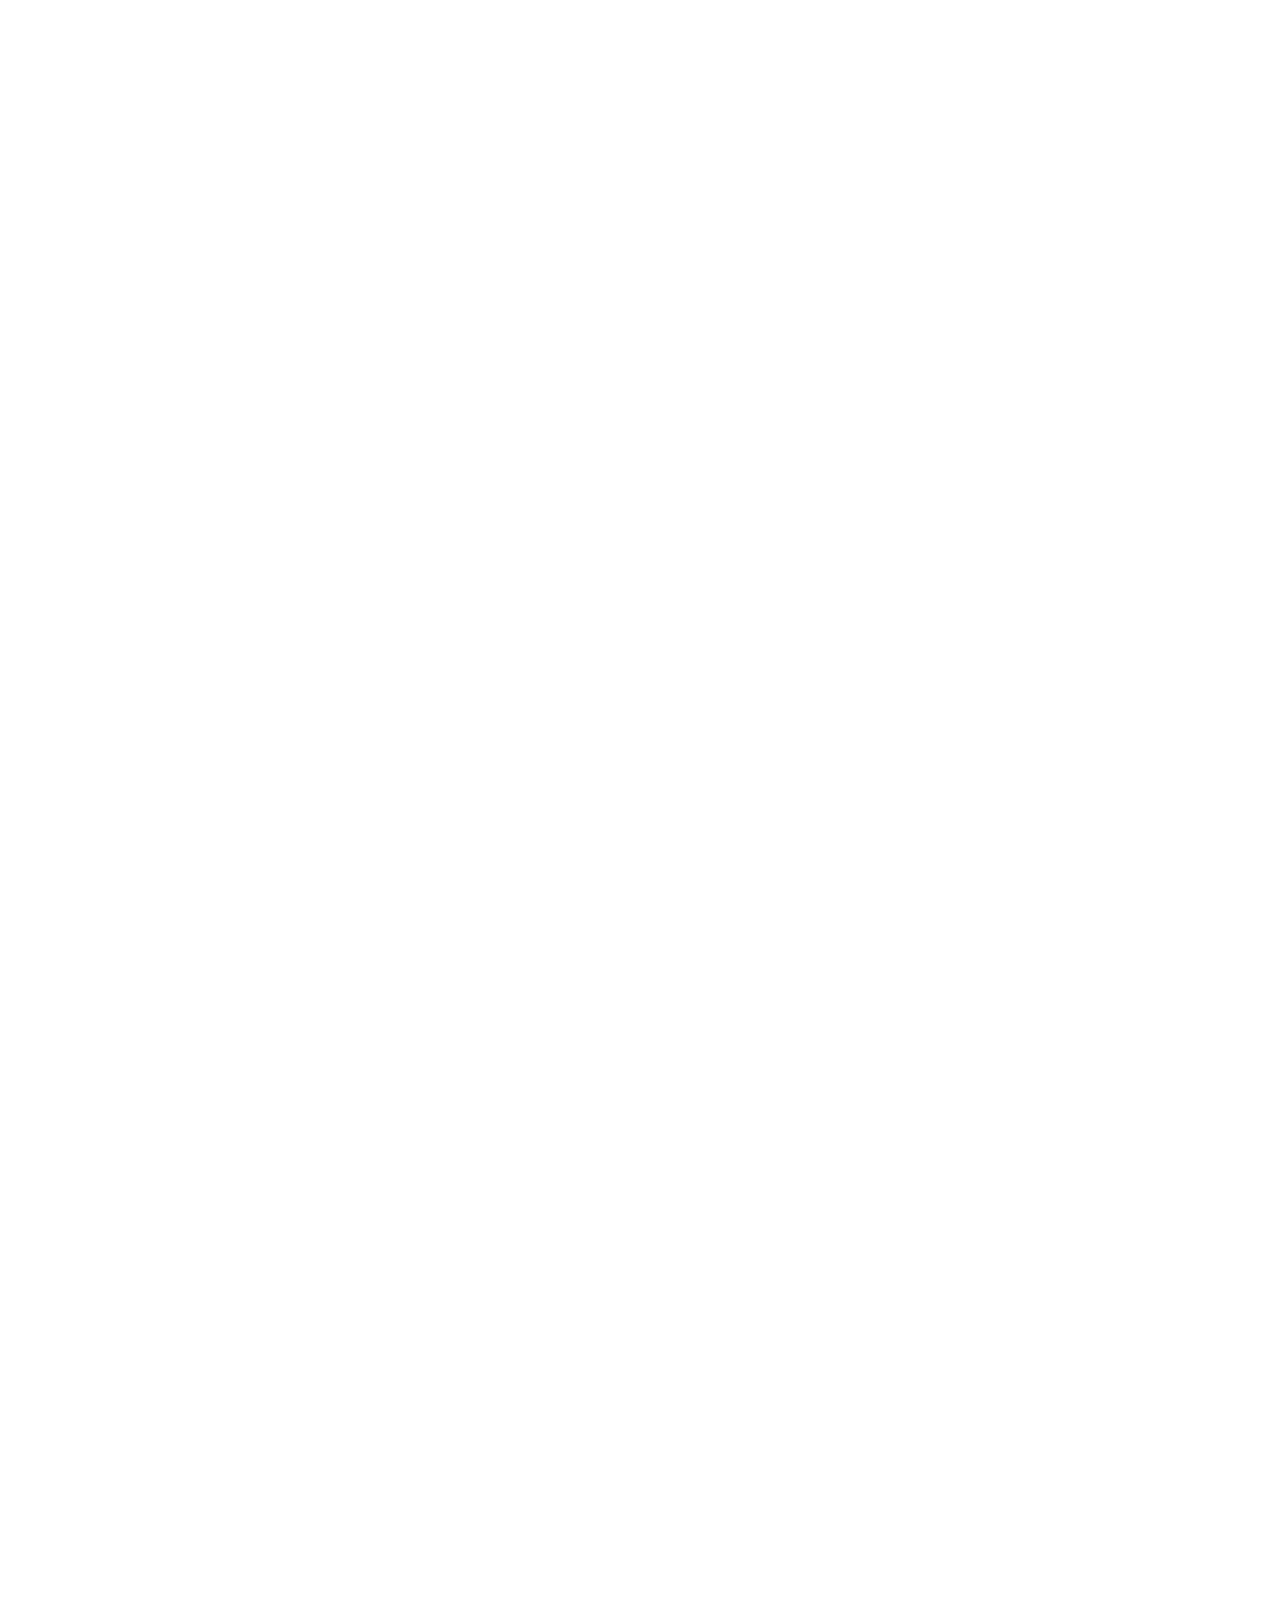
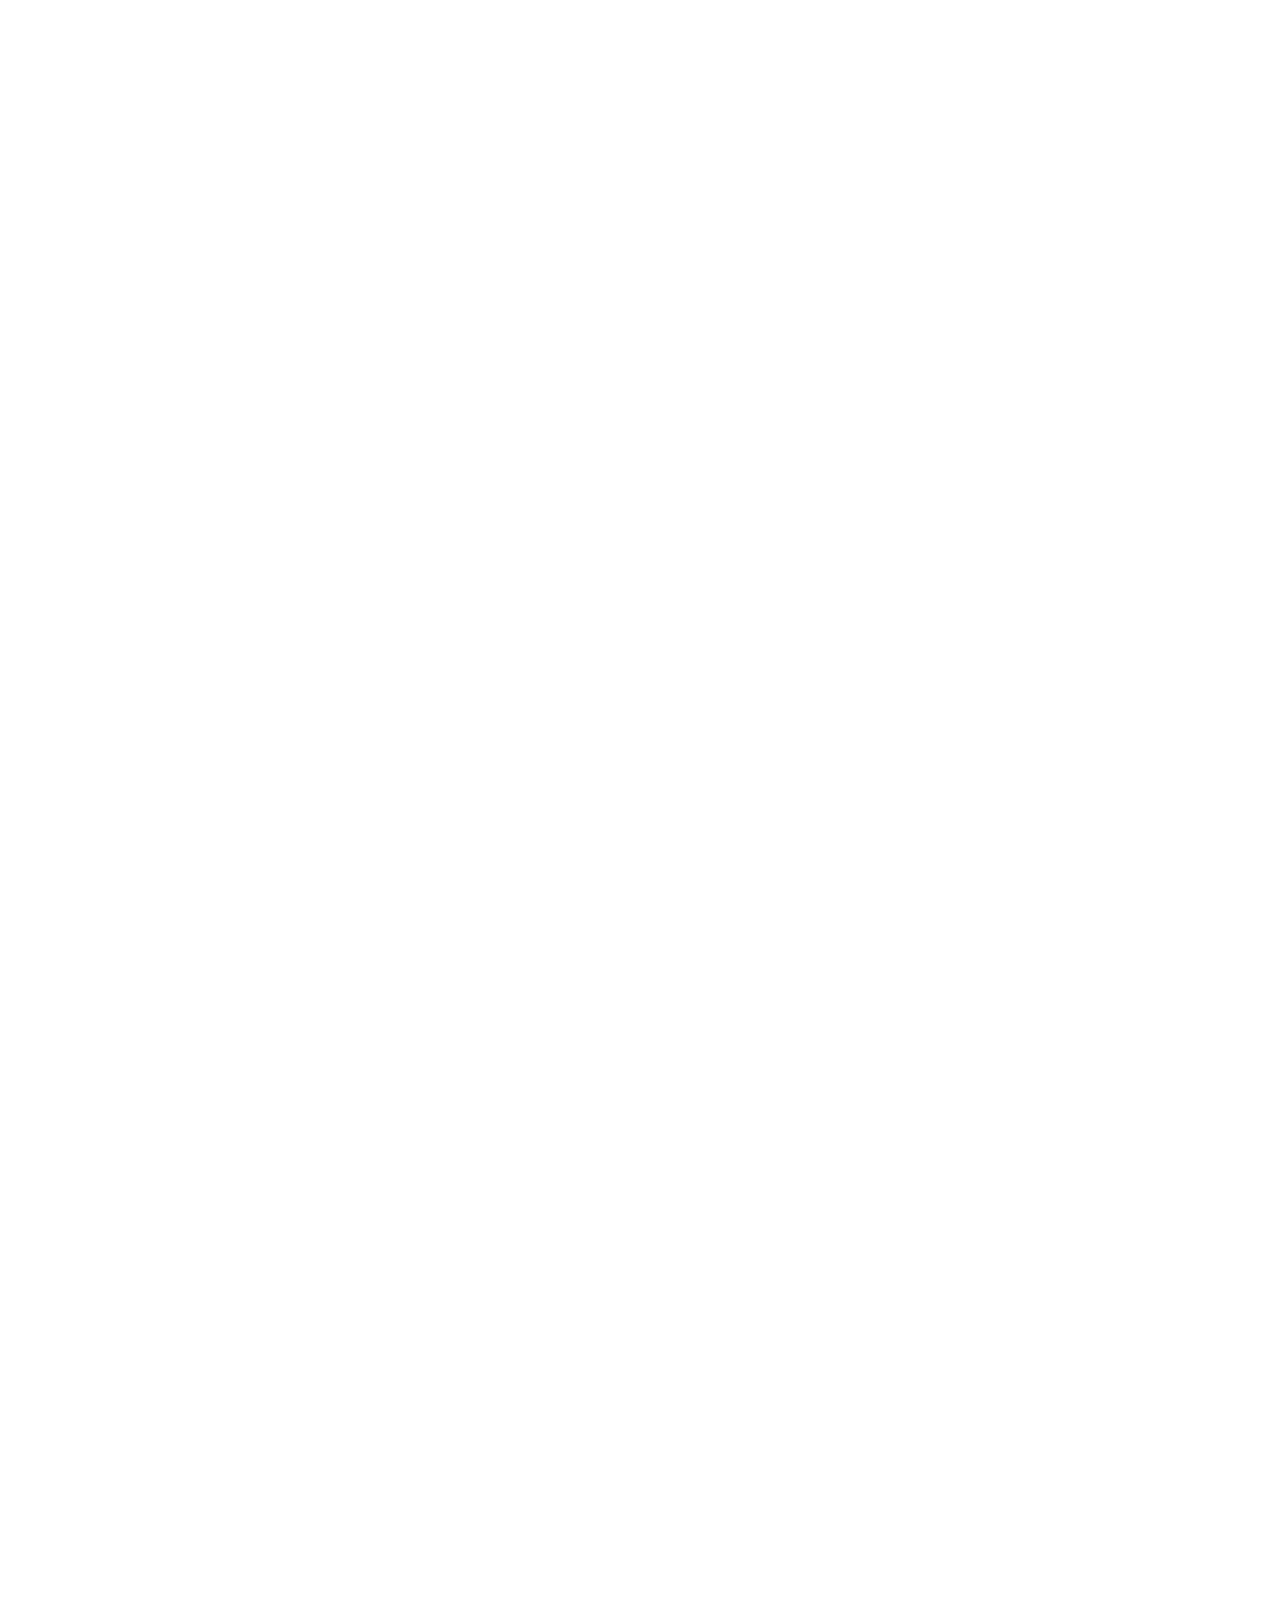
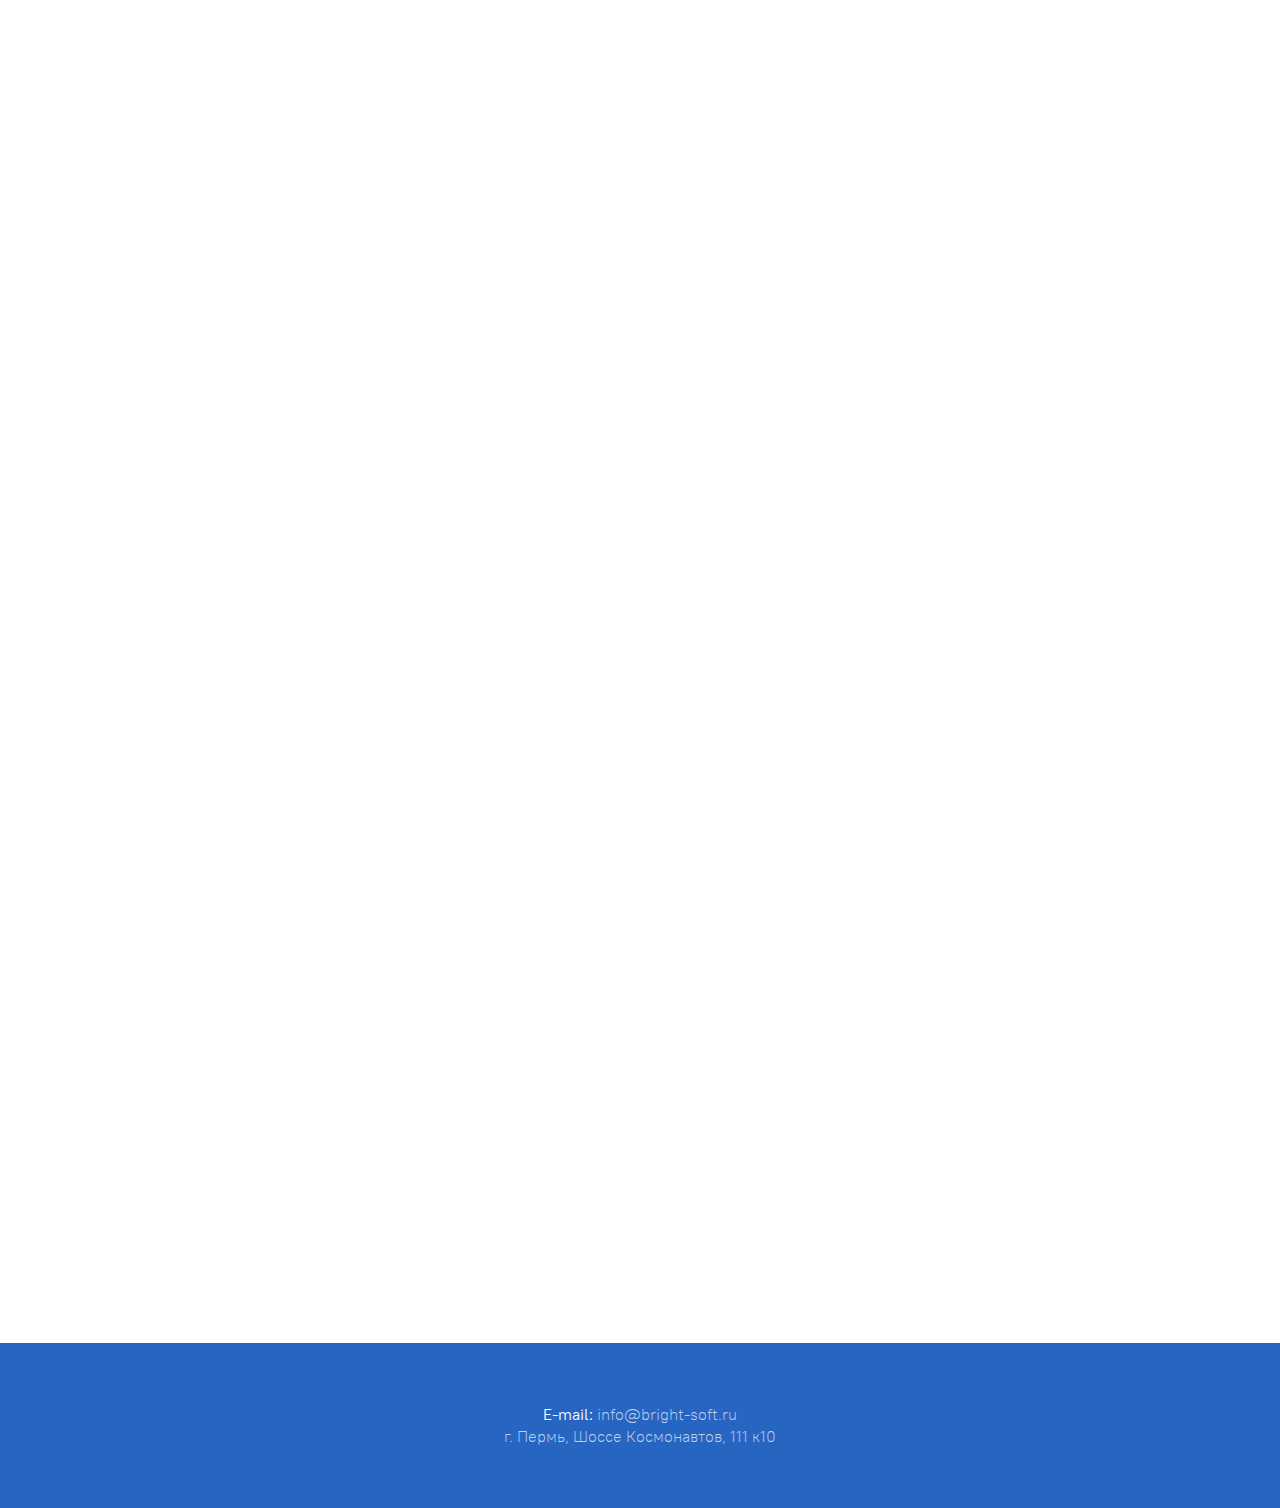
==== commit 8fd41135: "fix style Ilsur" ====
--- a/about_company/index.html
+++ b/about_company/index.html
@@ -203,7 +203,7 @@
             <p class="b-history-block__text-1 active">Я пришла в «Брайт Софт» за руководителем и командой. Хотела развиваться и иметь возможность работать в компании, которая создается с нуля "на моих глазах". Здесь у меня новые задачи, мне интересно учиться, получать новый опыт в разных сферах.</p>
             <p class="b-history-block__subtext-1 active"><b>Анна,</b> аналитик</p>
             <p class="b-history-block__text-2">В компании мне нравится, как организованы внутрикорпоративные стандарты ведения проектов. Я вижу, что в этом руководство идет в ногу со временем, компания развивается и стремится к большему.</p>
-            <p class="b-history-block__subtext-2"><b>Анна,</b> администратор</p>
+            <p class="b-history-block__subtext-2"><b>Анна,</b> аналитик</p>
             <p class="b-history-block__text-3">Мне нравится зона ответственности, которую мне дают. И у меня есть самостоятельность в принятии решений по моим обязанностям. За счет этого получается работать с тем, что интересно, и реализовать это так, как я вижу, что будет лучше всего.</p>
             <p class="b-history-block__subtext-3"><b>Сергей,</b> аналитик</p>
             <p class="b-history-block__text-4">На собеседовании мне сразу озвучили возможности роста по мере развития и обучения. Я благодарен Брайт Софт за возможность попробовать себя в совершенно новой отрасли. Коллеги с готовностью идут навстречу – это очень классно. Здорово, что здесь дают возможность развиваться тем, кто этого хочет.</p>
@@ -353,40 +353,17 @@
                 </div>
                 <div class="block-big_all">
                   <div class="block-big-1">
+                    <h1 class="b-feedback__subtitle">Вакансии</h1><a class="b-feedback__link" href="https://perm.hh.ru/employer/4151479">Просмотреть вакансии компании на hh.ru</a>
+                    <p class="b-feedback__text">Если вы не нашли подходящую вакансию или не полностью соответствуете требованиям, но хотите работать у нас, заполните заявку и приложите резюме - мы ценим активных сотрудников и можем научить многому.</p><a href="mailto: info@bright-soft.ru">
+                      <button class="b-feedback__button-mail">Заполнить заявку</button></a>
+                  </div>
+                  <div class="block-big-2">
                     <div class="block-big-1-left">
                       <h1 class="b-feedback__subtitle">Стажировка</h1>
                       <p class="b-feedback__text">Доступна для желающих работать в нашей команде с минимальным опытом или без него. Длится 1-3 месяца. По результатам стажировки возможно получить приглашение в штат компании.</p><a href="mailto: info@bright-soft.ru">
                         <button class="b-feedback__button-mail">Написать</button></a>
                     </div>
                   </div>
-                  <div class="block-big-2">
-                    <h1 class="b-feedback__subtitle">Вакансии</h1><a class="b-feedback__link" href="/#{url}">Бизнес-аналитик, Пермь <br></a><a class="b-feedback__link" href="/#{url}">Разработчик, Пермь <br></a><a class="b-feedback__link" href="/#{url}">Бизнес-аналитик, Москва <br></a>
-                    <p class="b-feedback__all-link">Все вакансии на hh.ru</p>
-                  </div>
-                </div>
-                <div class="col-12">
-                  <p class="b-feedback__text">Если вы не нашли подходящую вакансию или не полностью соответствуете требованиям, но хотите работать у нас, заполните заявку и приложите резюме - мы ценим активных сотрудников и можем научить многому.</p><a href="mailto: info@bright-soft.ru">
-                    <button class="b-feedback__button-mail">Заполнить заявку</button></a>
-                </div>
-              </div>
-              <div class="block-small">
-                <div class="col-12">
-                  <h1 class="b-feedback__title">Как начать работать в нашей команде</h1>
-                </div>
-                <div class="col-12">
-                  <h1 class="b-feedback__subtitle">Стажировка</h1>
-                  <p class="b-feedback__text">Доступна для желающих работать в нашей команде с минимальным опытом или без него. Длится 1-3 месяца. По результатам стажировки возможно получить приглашение в штат компании.</p><a href="mailto: info@bright-soft.ru">
-                    <button class="b-feedback__button-mail">Написать</button></a><a href="mailto: info@bright-soft.ru">Написать</a>
-                </div>
-                <div class="col-12">
-                  <p class="b-feedback__text">Если вы не нашли подходящую вакансию или не полностью соответствуете требованиям, но хотите работать у нас, заполните заявку и приложите резюме - мы ценим активных сотрудников и можем научить многому.</p><a href="mailto: info@bright-soft.ru">
-                    <button class="b-feedback__button-mail">Заполнить заявку</button></a>
-                </div>
-              </div>
-              <div class="col-12">
-                <div class="b-vakancy-small">
-                  <h1 class="b-feedback__subtitle">Вакансии</h1><a class="b-feedback__link" href="/#{url}">Бизнес-аналитик, Пермь <br></a><a class="b-feedback__link" href="/#{url}">Разработчик, Пермь <br></a><a class="b-feedback__link" href="/#{url}">Бизнес-аналитик, Москва <br></a>
-                  <p class="b-feedback__all-link">Все вакансии на hh.ru</p>
                 </div>
               </div>
             </div>
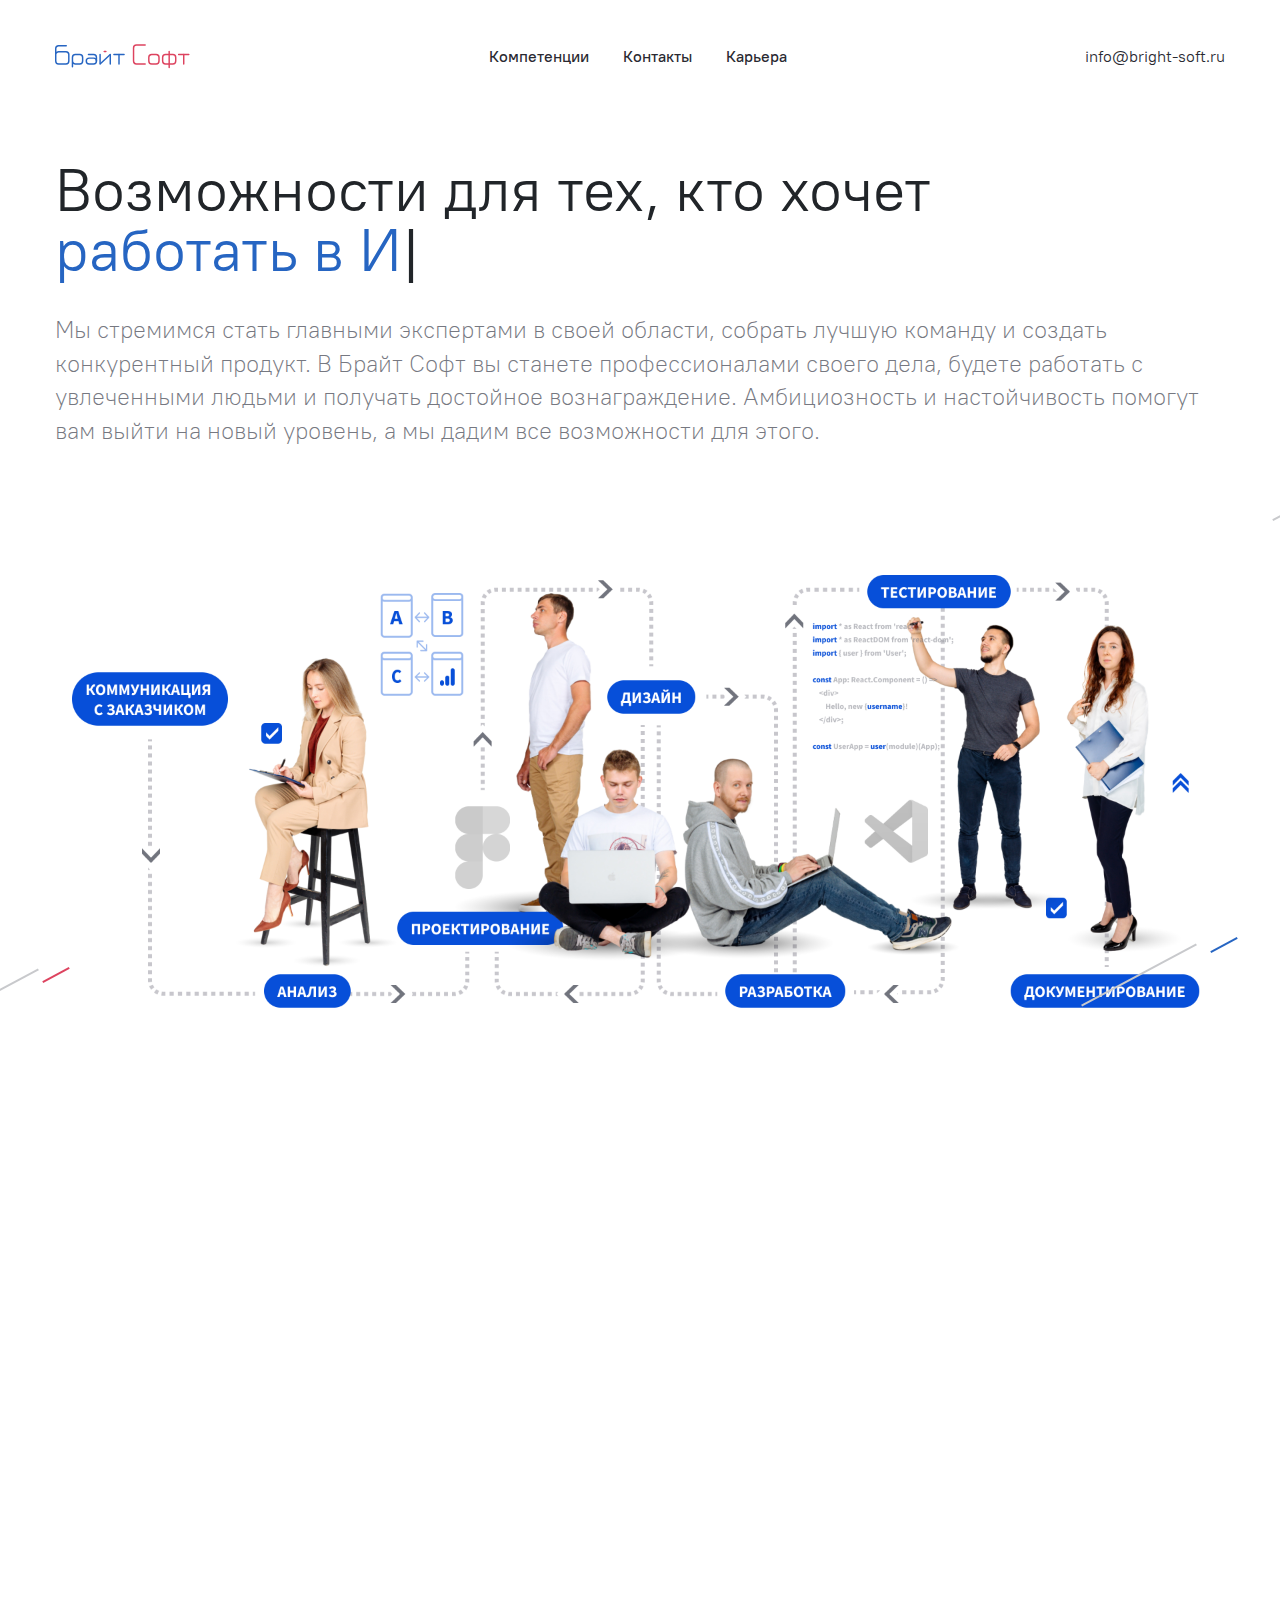
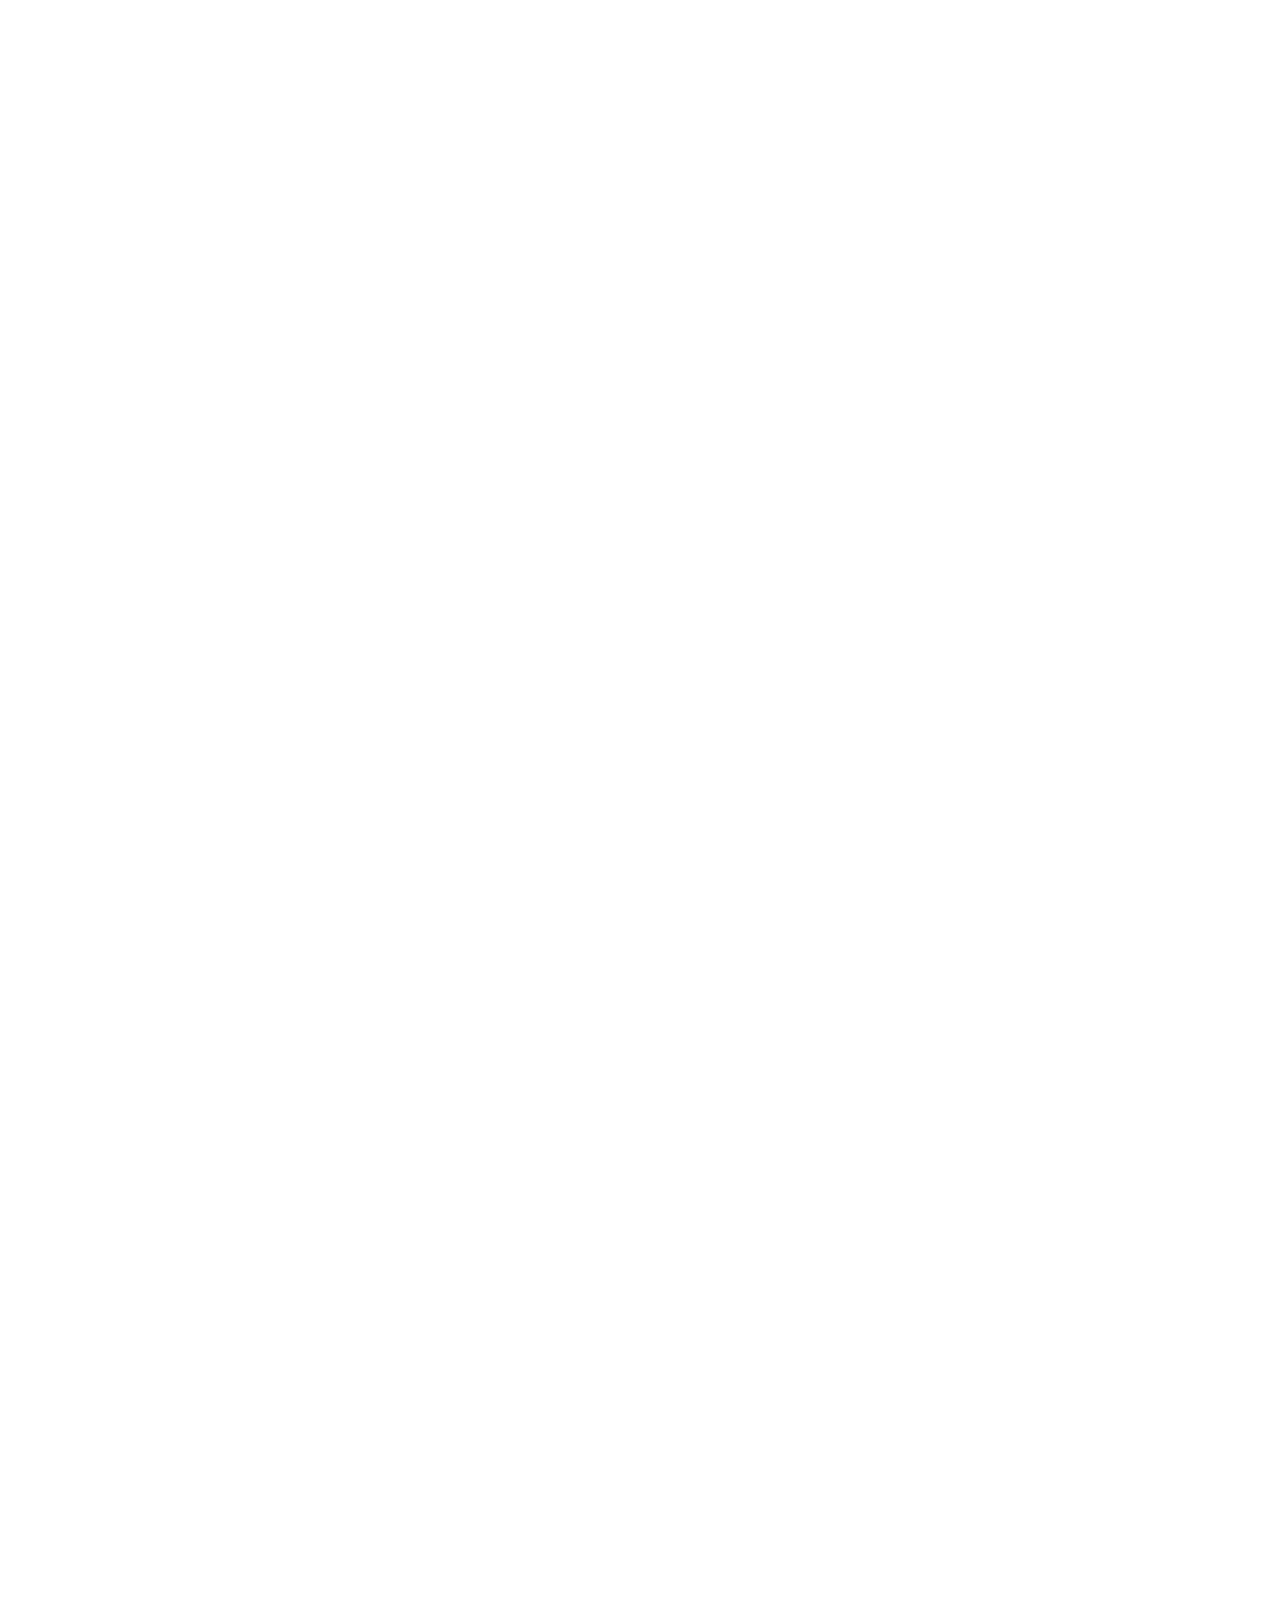
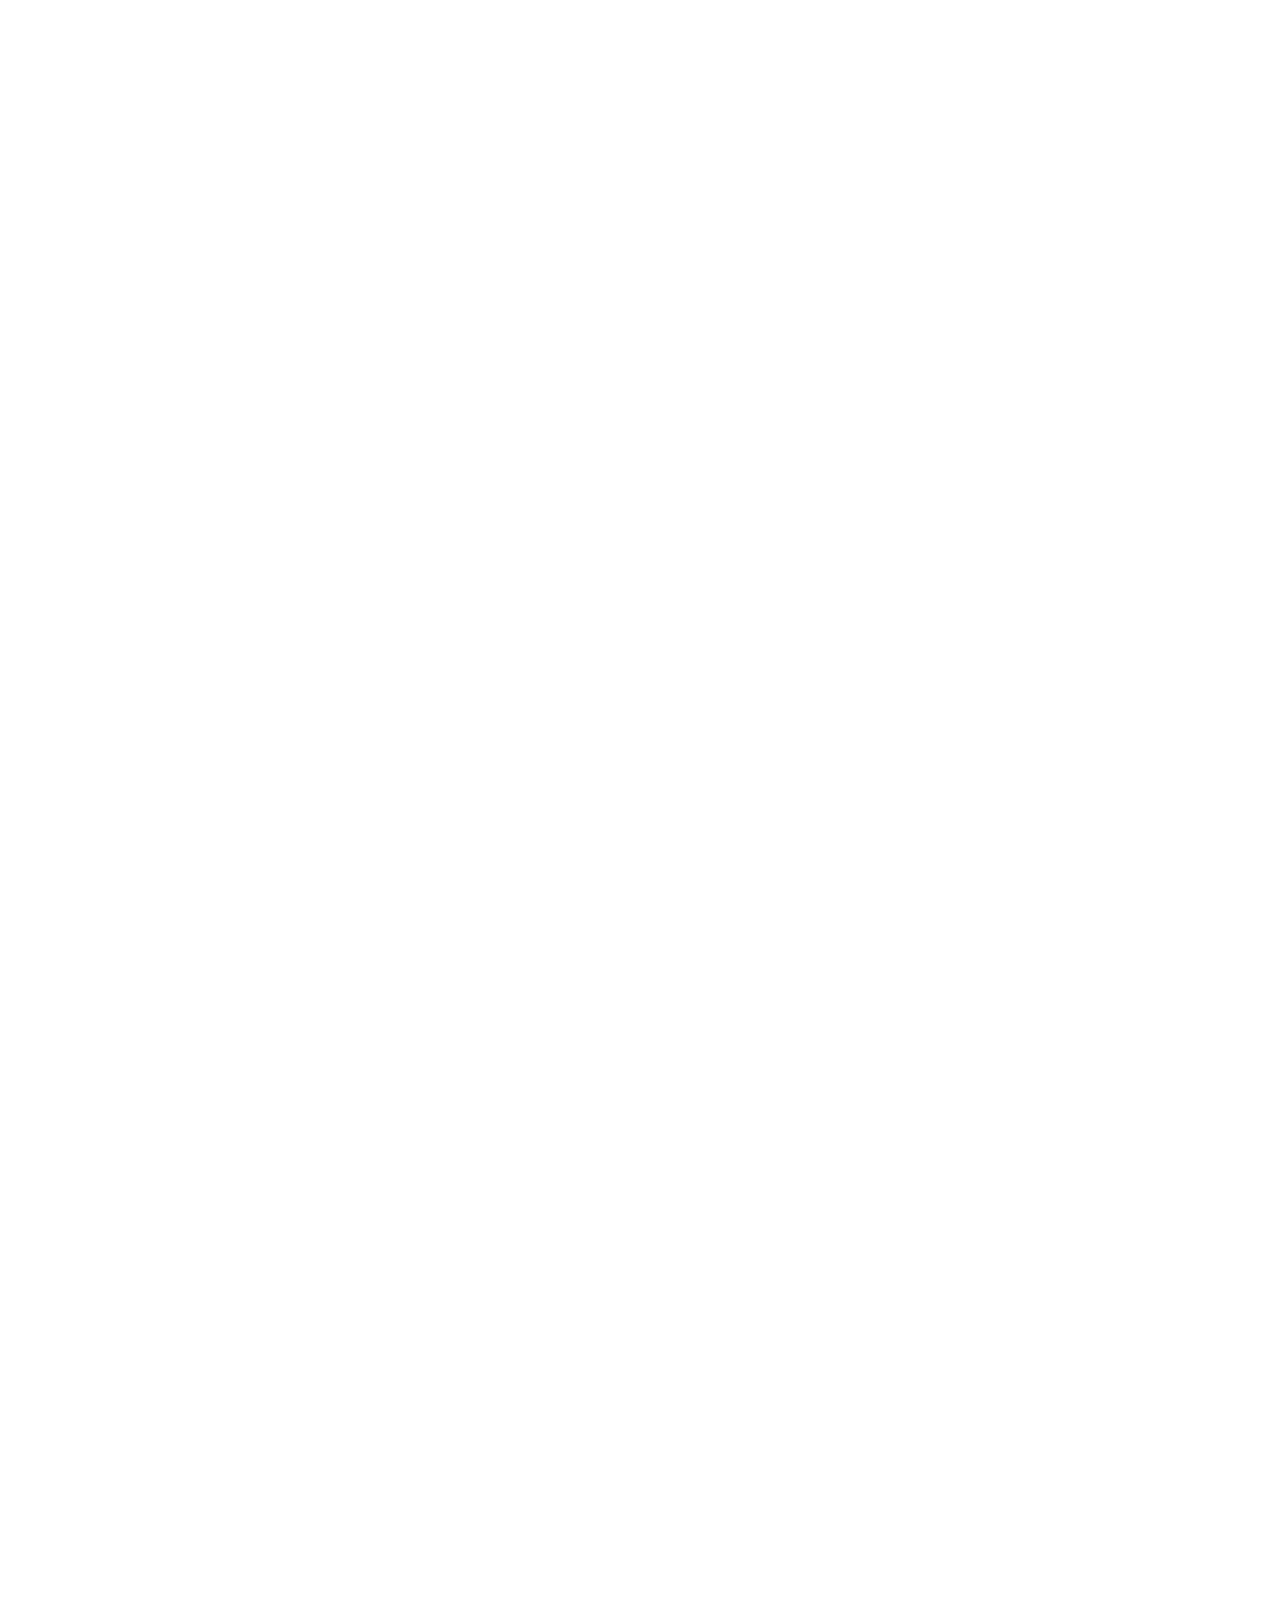
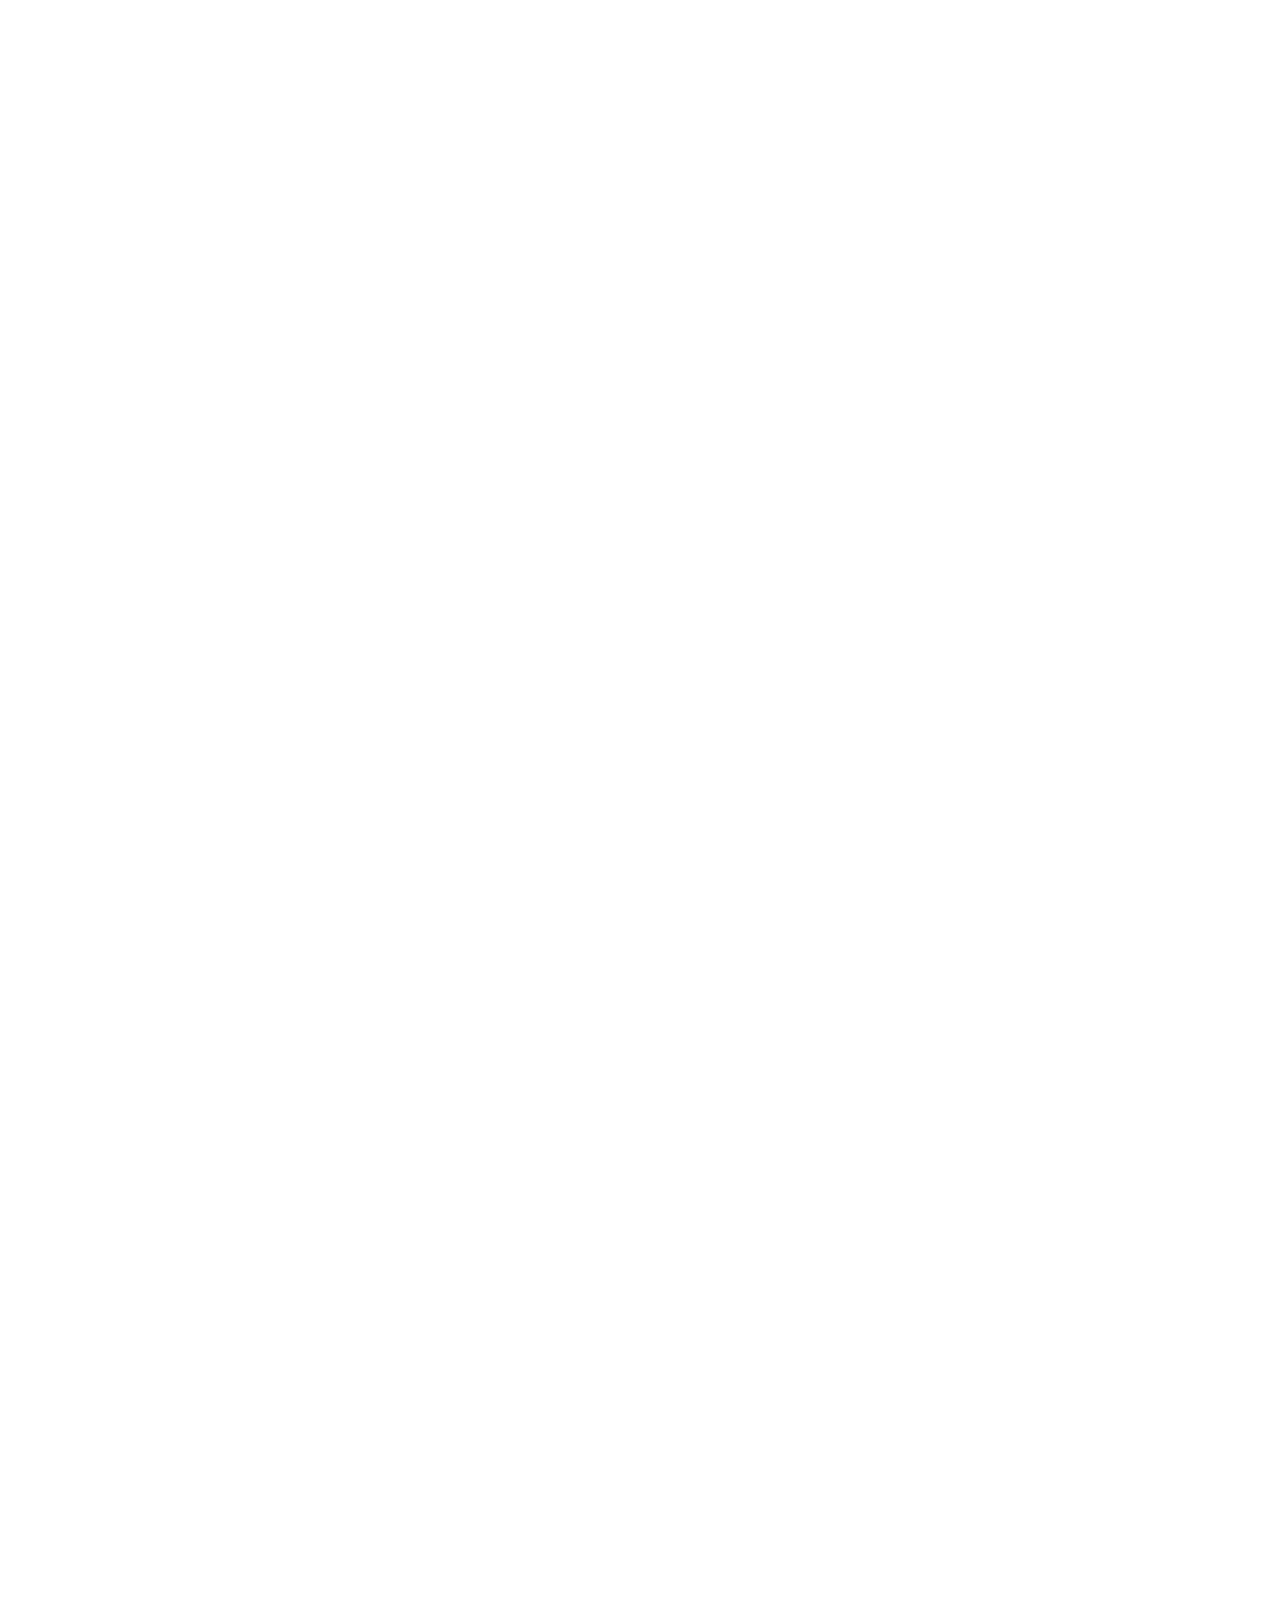
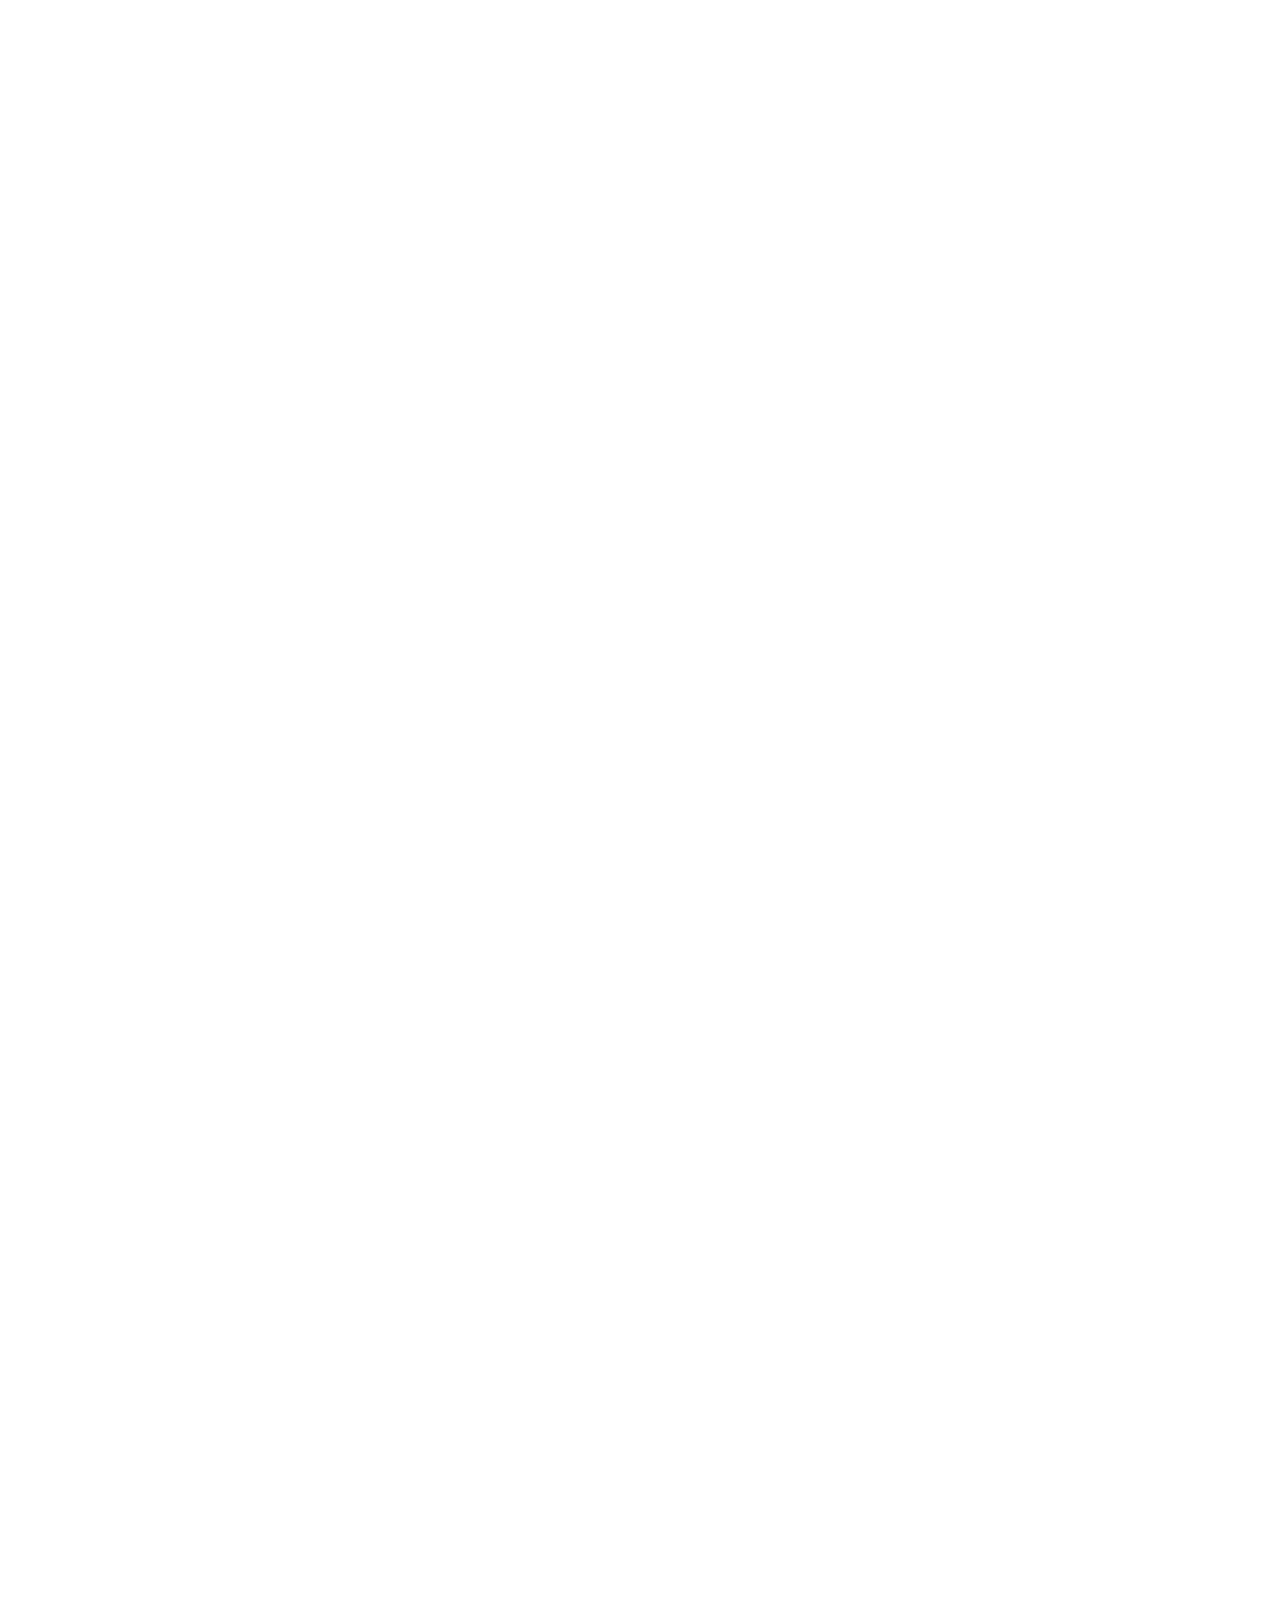
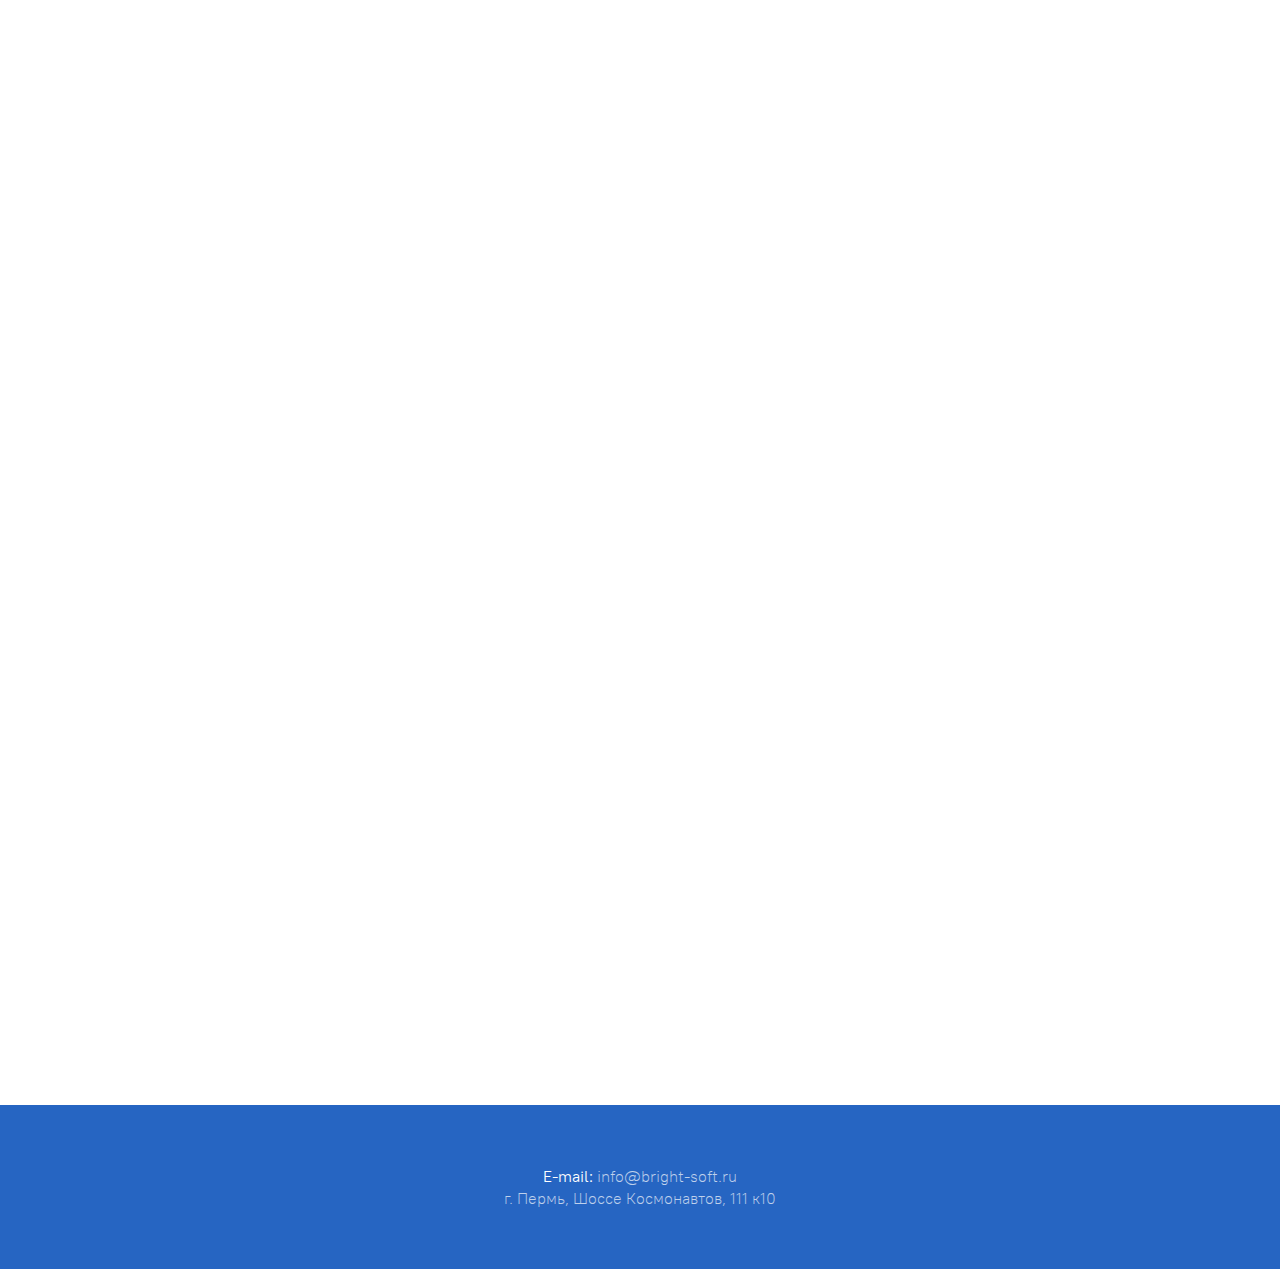
==== commit 3aa470b6: "dealy animated" ====
--- a/about_company/index.html
+++ b/about_company/index.html
@@ -56,7 +56,7 @@
           </div>
         </div>
       </header>
-      <section class="b-article-page b-career b-article-page-full wow zoomIn" data-wow-delay="0.4s">
+      <section class="b-article-page b-career b-article-page-full wow zoomIn" data-wow-delay="0.2s">
         <section class="b-title">
           <div class="container">
             <div class="row">
@@ -70,10 +70,10 @@
           </div>
         </section>
       </section>
-      <section class="b-fonts wow fadeInUp b-article-page__size" data-wow-delay="0.5s">
+      <section class="b-fonts wow fadeInUp b-article-page__size" data-wow-delay="0.1s">
         <div class="b-fonts-block"><img class="b-fonts__img" src="img/about/fonts1.jpg" alt="Брайт Софт" data-wow-delay="NaNs"></div>
       </section>
-      <section class="b-about wow fadeInUp b-article-page__size" data-wow-delay="0.8s" id="about">
+      <section class="b-about wow fadeInUp b-article-page__size" data-wow-delay="0.18s" id="about">
         <div class="container">
           <div class="row">
             <div class="col-12">
@@ -125,28 +125,8 @@
           </div>
         </div>
       </section>
-      <section class="b-carousel wow fadeInUp b-article-page__size" data-wow-delay="0.8s">
-        <div class="container">
-          <div class="row">
-            <div class="col-12">
-              <div class="autoplay">
-                <div class="b-carousel__img"><img class="b-about__img-1" src="img/about/gallery/1.jpg" alt="Брайт Софт" data-wow-delay="NaNs"></div>
-                <div class="b-carousel__img"><img class="b-about__img-2" src="img/about/gallery/2.jpg" alt="Брайт Софт" data-wow-delay="NaNs"></div>
-                <div class="b-carousel__img"><img class="b-about__img-3" src="img/about/gallery/3.jpg" alt="Брайт Софт" data-wow-delay="NaNs"></div>
-                <div class="b-carousel__img"><img class="b-about__img-4" src="img/about/gallery/4.jpg" alt="Брайт Софт" data-wow-delay="NaNs"></div>
-                <div class="b-carousel__img"><img class="b-about__img-5" src="img/about/gallery/5.jpg" alt="Брайт Софт" data-wow-delay="NaNs"></div>
-                <div class="b-carousel__img"><img class="b-about__img-6" src="img/about/gallery/6.jpg" alt="Брайт Софт" data-wow-delay="NaNs"></div>
-                <div class="b-carousel__img"><img class="b-about__img-7" src="img/about/gallery/7.jpg" alt="Брайт Софт" data-wow-delay="NaNs"></div>
-                <div class="b-carousel__img"><img class="b-about__img-8" src="img/about/gallery/8.jpg" alt="Брайт Софт" data-wow-delay="NaNs"></div>
-                <div class="b-carousel__img"><img class="b-about__img-9" src="img/about/gallery/9.jpg" alt="Брайт Софт" data-wow-delay="NaNs"></div>
-                <div class="b-carousel__img"><img class="b-about__img-10" src="img/about/gallery/10.jpg" alt="Брайт Софт" data-wow-delay="NaNs"></div>
-              </div>
-            </div>
-          </div>
-        </div>
-      </section>
       <section class="gap">
-        <section class="b-expertiza wow fadeInUp b-article-page__size" data-wow-delay="0.8s">
+        <section class="b-expertiza wow fadeInUp b-article-page__size" data-wow-delay="0.1s">
           <div class="container">
             <div class="row">
               <div class="col-12">
@@ -164,7 +144,7 @@
           </div>
         </section>
       </section>
-      <section class="gap wow fadeInUp" data-wow-delay="0.8s">
+      <section class="gap wow fadeInUp" data-wow-delay="0.1s">
         <div class="gap_hr"><hr>
           <section class="b-experience-command">
             <div class="container">
@@ -196,7 +176,7 @@
             </div>
           </div>
         </section>
-        <section class="b-history">
+        <section class="b-history wow fadeInUp" data-wow-delay="0.1s">
           <div class="b-history-preview"><img class="b-history-preview__img" src="img/about/photo/AnyaN_big-1.jpg" alt="Брайт Софт" data-wow-delay="NaNs"></div>
           <div class="b-history-block">
             <div class="b-history-preview-small"><img class="b-history-preview-small__img b-history-preview-small__img-active" src="img/about/photo/AnyaN_small-1.jpg" alt="Брайт Софт" data-wow-delay="NaNs"><img class="b-history-preview-small__img" src="img/about/photo/AnyaS_small-2.jpg" alt="Брайт Софт" data-wow-delay="NaNs"><img class="b-history-preview-small__img" src="img/about/photo/SergeyS_small-3.jpg" alt="Брайт Софт" data-wow-delay="NaNs"><img class="b-history-preview-small__img" src="img/about/photo/Evgen_small-4.jpg" alt="Брайт Софт" data-wow-delay="NaNs"><img class="b-history-preview-small__img" src="img/about/photo/OlgaK_small-5.jpg" alt="Брайт Софт" data-wow-delay="NaNs"></div>
@@ -212,7 +192,7 @@
             <p class="b-history-block__subtext-5"><b>Ольга,</b> аналитик</p>
           </div>
         </section>
-        <section class="b-level wow fadeInUp" data-wow-delay="0.8s">
+        <section class="b-level wow fadeInUp" data-wow-delay="0.1s">
           <div class="container">
             <div class="row">
               <div class="col-12">
@@ -239,7 +219,7 @@
             </div>
           </div>
         </section>
-        <section class="b-expert wow fadeInUp" data-wow-delay="0.8s">
+        <section class="b-expert wow fadeInUp" data-wow-delay="0.1s">
           <div class="container">
             <div class="row">
               <div class="col-12">
@@ -256,7 +236,7 @@
             </div>
           </div>
         </section>
-        <section class="b-opportunities wow fadeInUp" id="opportunities" data-wow-delay="0.8s">
+        <section class="b-opportunities wow fadeInUp" id="opportunities" data-wow-delay="0.1s">
           <div class="container">
             <div class="row">
               <div class="col-12">
@@ -287,24 +267,24 @@
             </div>
           </div>
         </section>
-        <section class="b-condition" id="conditions">
+        <section class="b-condition wow fadeInUp" data-wow-delay="0.1s" id="conditions">
           <div class="container">
             <div class="row">
               <div class="col-12">
                 <h1 class="b-condition__title">Условия работы</h1>
               </div>
               <div class="col-4">
-                <div class="img"><img class="b-condition__img" src="img/about/condition1.jpg" alt="Брайт Софт" data-wow-delay="NaNs"></div>
+                <div class="img"><img class="b-condition__img" src="img/about/condition1.jpg" alt="Брайт Софт"></div>
                 <h1 class="b-condition__subtitle">Корпоративная жизнь</h1>
                 <p class="b-condition__text">Мы вместе проводим полезные мероприятия и отмечаем праздники. Раз в месяц проходят бизнес-сессии, где сотрудники делятся кейсами и знаниями из разных проектов, которые могут быть полезны коллегам. <br><br> Два раза в год проводим неформальные встречи сотрудников офисов Перми и Москвы. В праздники собираемся вместе, чтобы поздравить друг друга и повеселиться.</p>
               </div>
               <div class="col-4">
-                <div class="img"><img class="b-condition__img" src="img/about/condition2.jpg" alt="Брайт Софт" data-wow-delay="NaNs"></div>
+                <div class="img"><img class="b-condition__img" src="img/about/condition2.jpg" alt="Брайт Софт"></div>
                 <h1 class="b-condition__subtitle">Рабочее пространство</h1>
                 <p class="b-condition__text">Наш офис находится в ИТ-сердце региона – технопарке Morion Digital. Здесь находятся более 30 компаний из области информационных технологий, регулярно проходят конференции, семинары и крупные мероприятия сферы ИТ. Для сотрудников доступны конференц-зал, переговорные комнаты, кухня и зоны отдыха.<br><br> Здесь огромная парковка, разные кафе и много мест для работы и отдыха вне стен офиса.</p>
               </div>
               <div class="col-4">
-                <div class="img"><img class="b-condition__img" src="img/about/condition3.jpg" alt="Брайт Софт" data-wow-delay="NaNs"></div>
+                <div class="img"><img class="b-condition__img" src="img/about/condition3.jpg" alt="Брайт Софт"></div>
                 <h1 class="b-condition__subtitle">Удаленная работа</h1>
                 <p class="b-condition__text">У нас предусмотрены различные варианты удаленной работы. Вы можете работать полностью удаленно из любого города и даже страны. Собеседование тоже можно пройти дистанционно.<br><br>  Возможен комбинированный режим работы, когда сотрудник работает из офиса один или несколько раз в неделю.</p>
               </div>
@@ -328,7 +308,7 @@
             </div>
           </div>
         </section>
-        <section class="b-history-2 wow fadeInUp" data-wow-delay="0.8s">
+        <section class="b-history-2 wow fadeInUp" data-wow-delay="0.1s">
           <div class="b-history-2-preview"><img class="b-history-2-preview__img" src="img/about/photo/OlgaS_big-1.jpg" alt="Брайт Софт" data-wow-delay="NaNs"></div>
           <div class="b-history-2-block">
             <div class="b-history-2-preview-small"><img class="b-history-2-preview-small__img b-history-2-preview-small__img-active" src="img/about/photo/OlgaS_small-1.jpg" alt="Брайт Софт" data-wow-delay="NaNs"><img class="b-history-2-preview-small__img" src="img/about/photo/Roma_small-2.jpg" alt="Брайт Софт" data-wow-delay="NaNs"><img class="b-history-2-preview-small__img" src="img/about/photo/Sasha_small-3.jpg" alt="Брайт Софт" data-wow-delay="NaNs"><img class="b-history-2-preview-small__img" src="img/about/photo/Vera_small-4.jpg" alt="Брайт Софт" data-wow-delay="NaNs"><img class="b-history-2-preview-small__img" src="img/about/photo/Vitya_small-5.jpg" alt="Брайт Софт" data-wow-delay="NaNs"></div>
@@ -344,7 +324,7 @@
             <p class="b-history-2-block__subtext-5"><b>Виктор,</b> дизайнер интерфейсов</p>
           </div>
         </section>
-        <section class="b-feedback wow fadeInUp" id="job" data-wow-delay="0.8s">
+        <section class="b-feedback wow fadeInUp" id="job" data-wow-delay="0.1s">
           <div class="container">
             <div class="row">
               <div class="block-big">
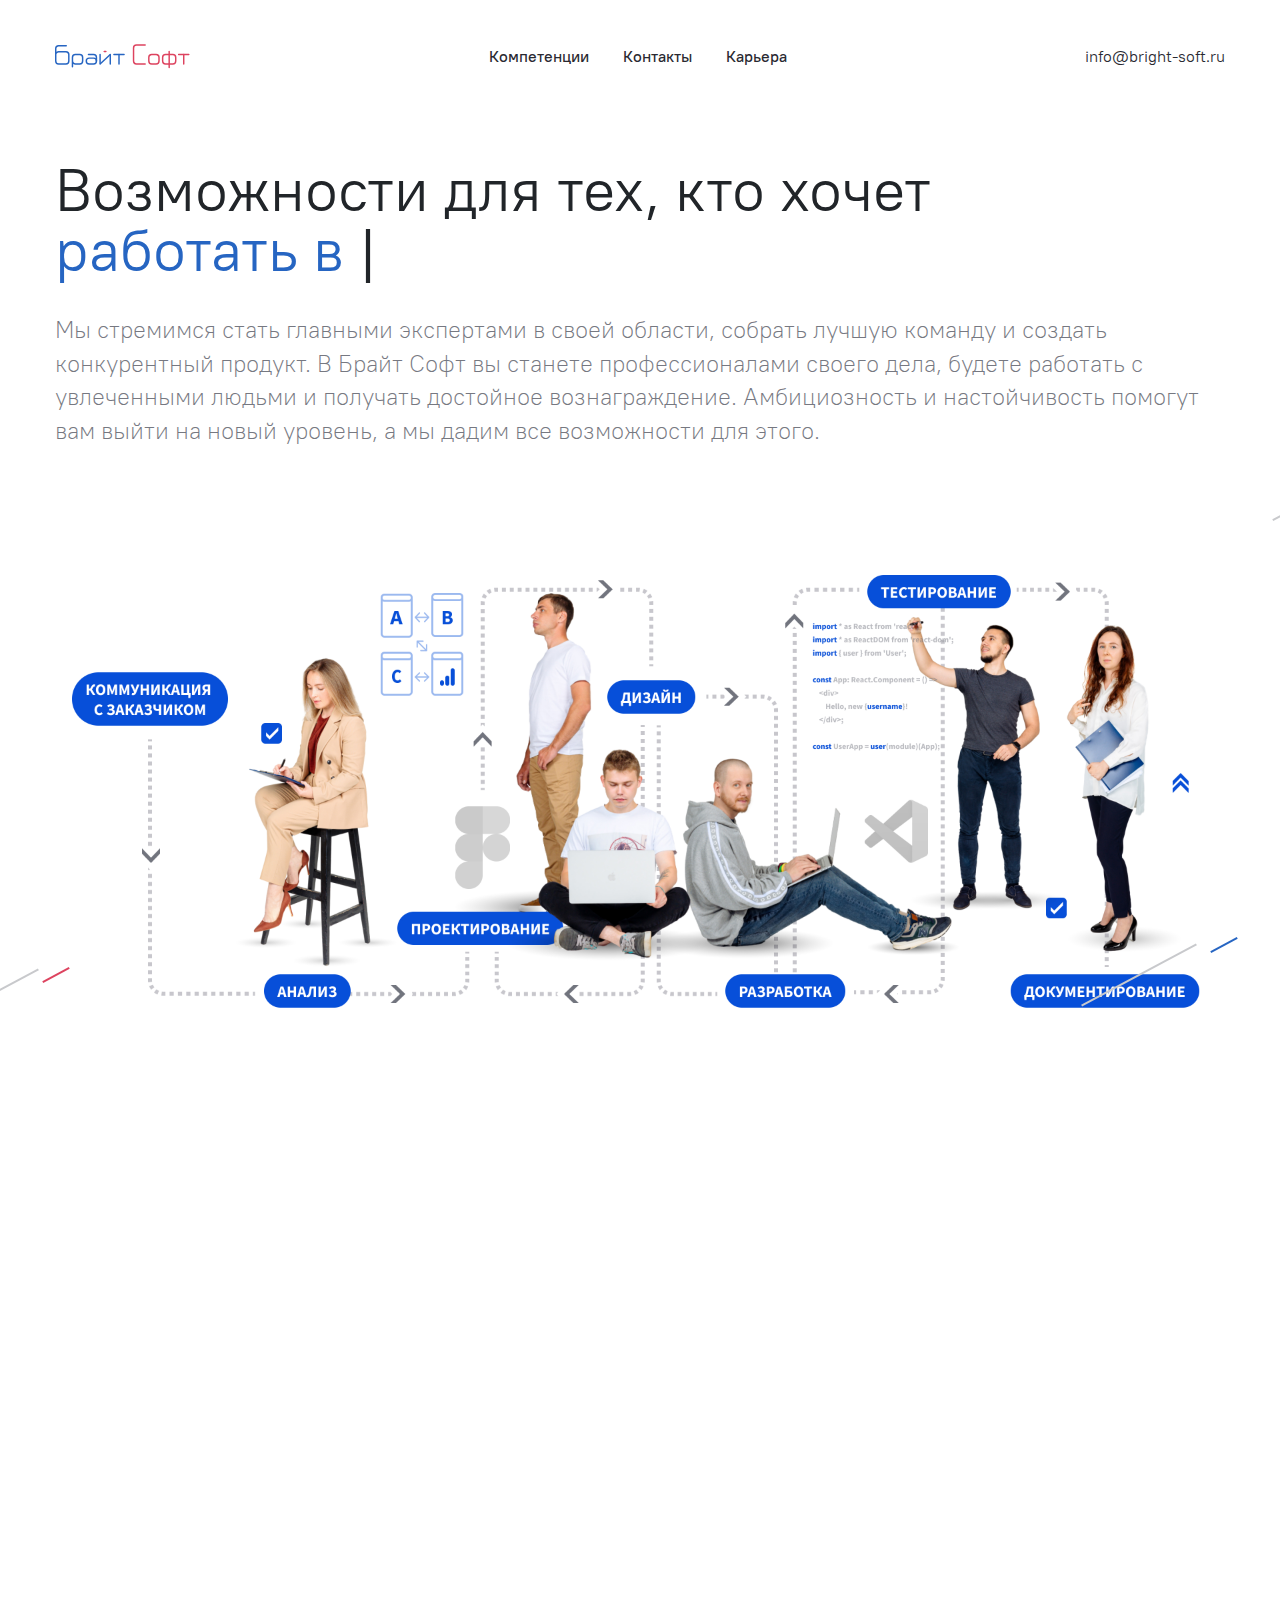
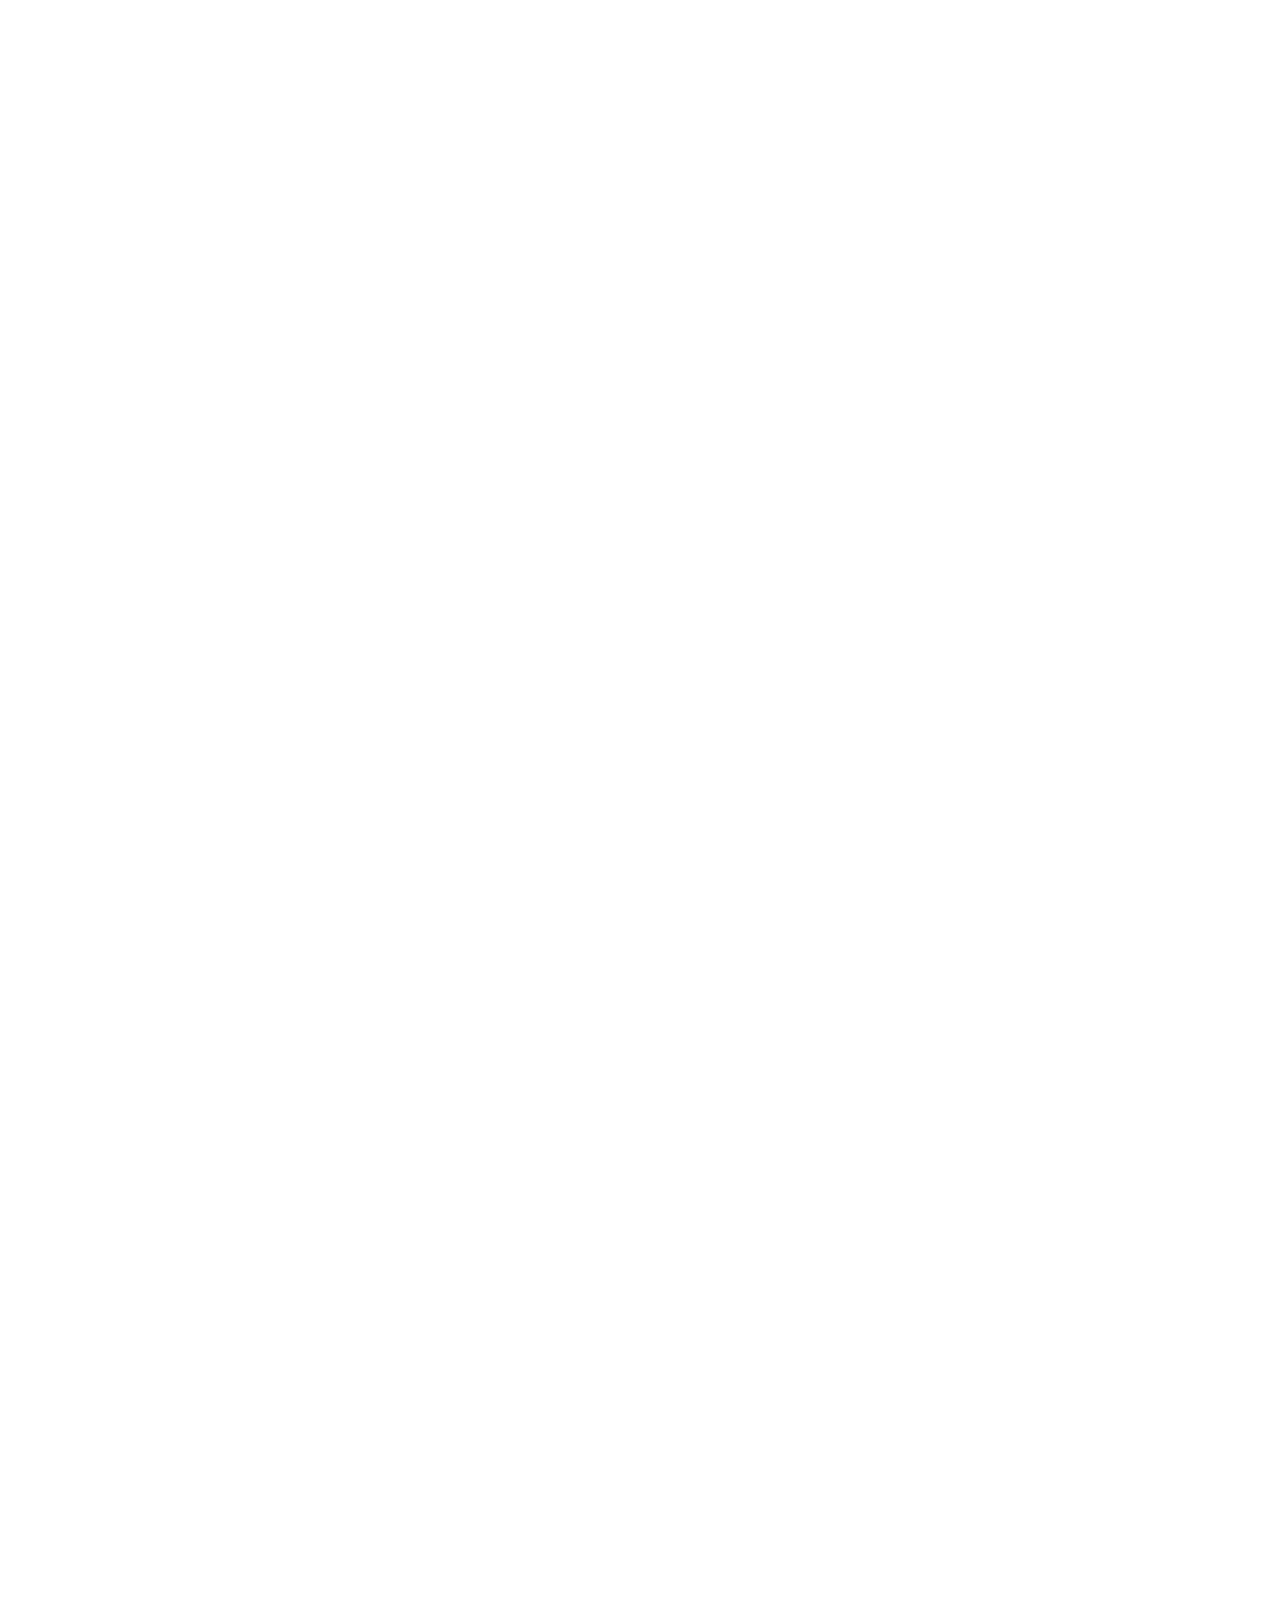
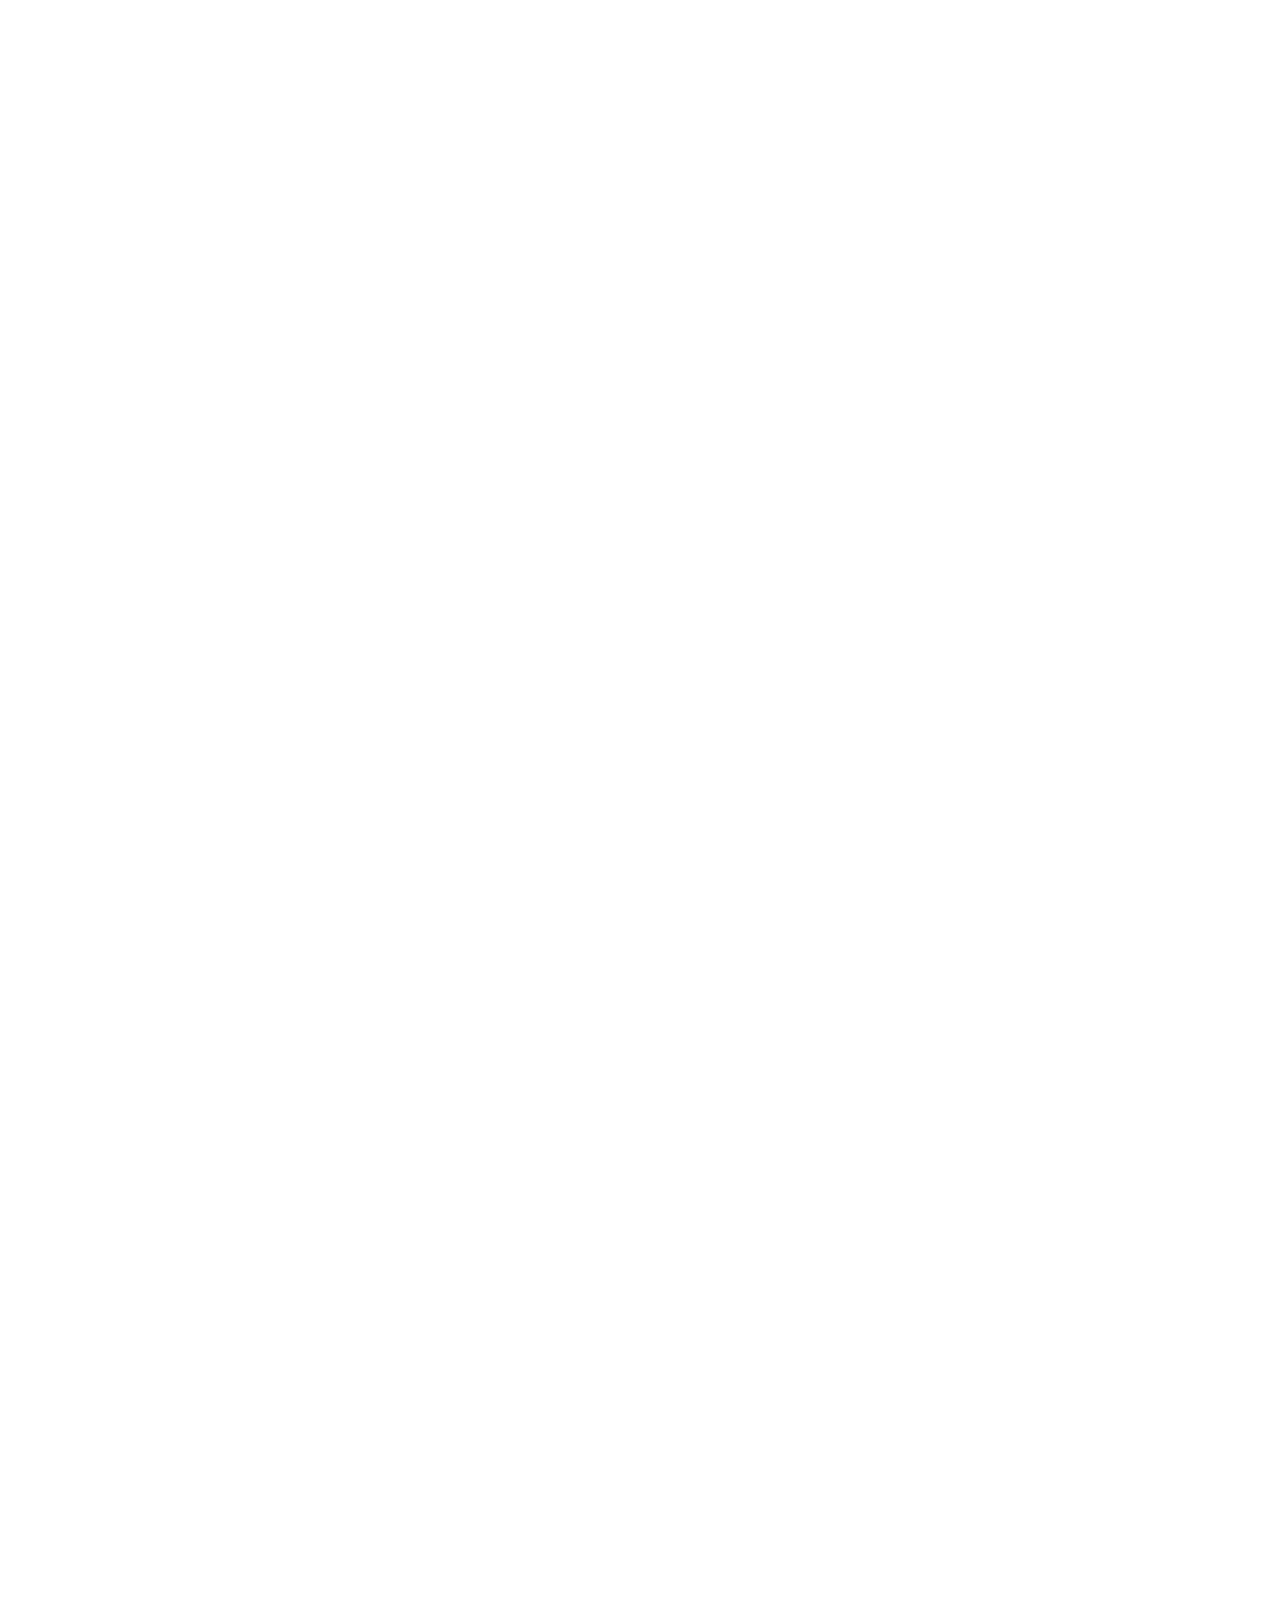
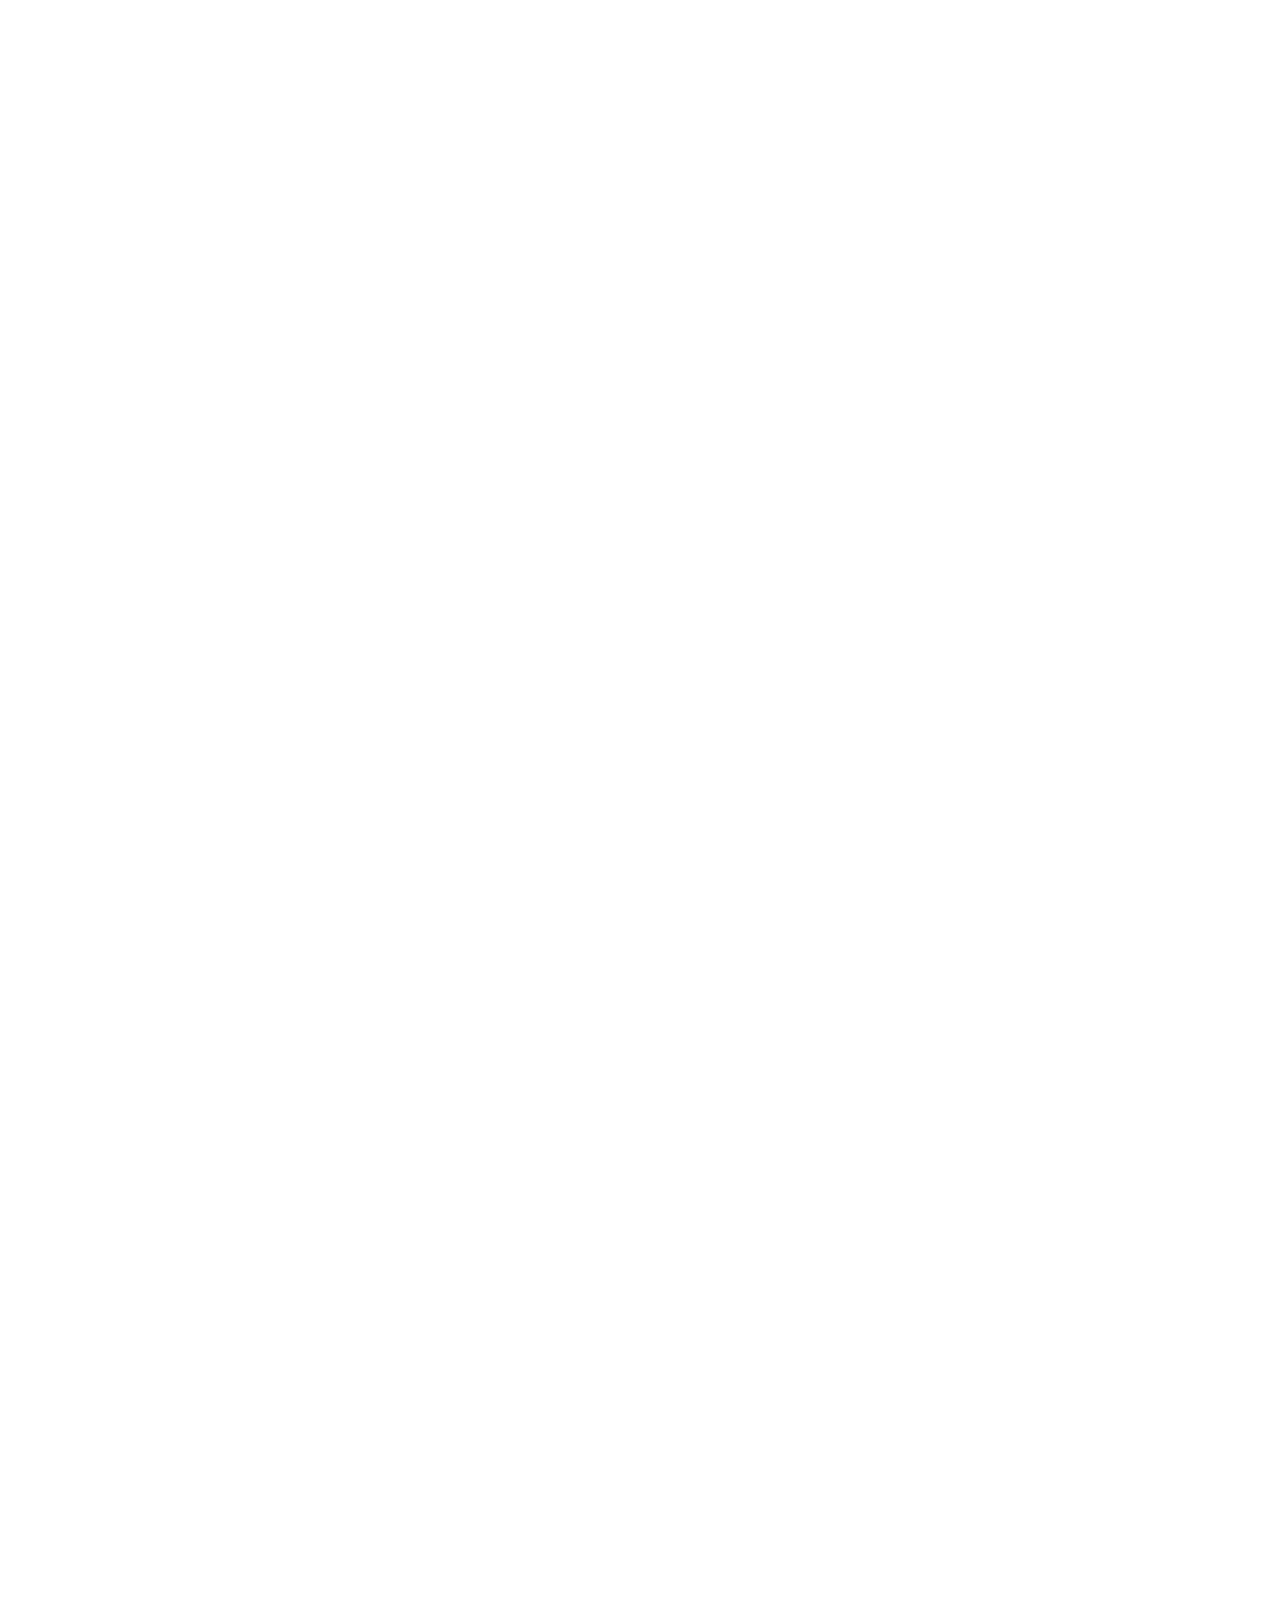
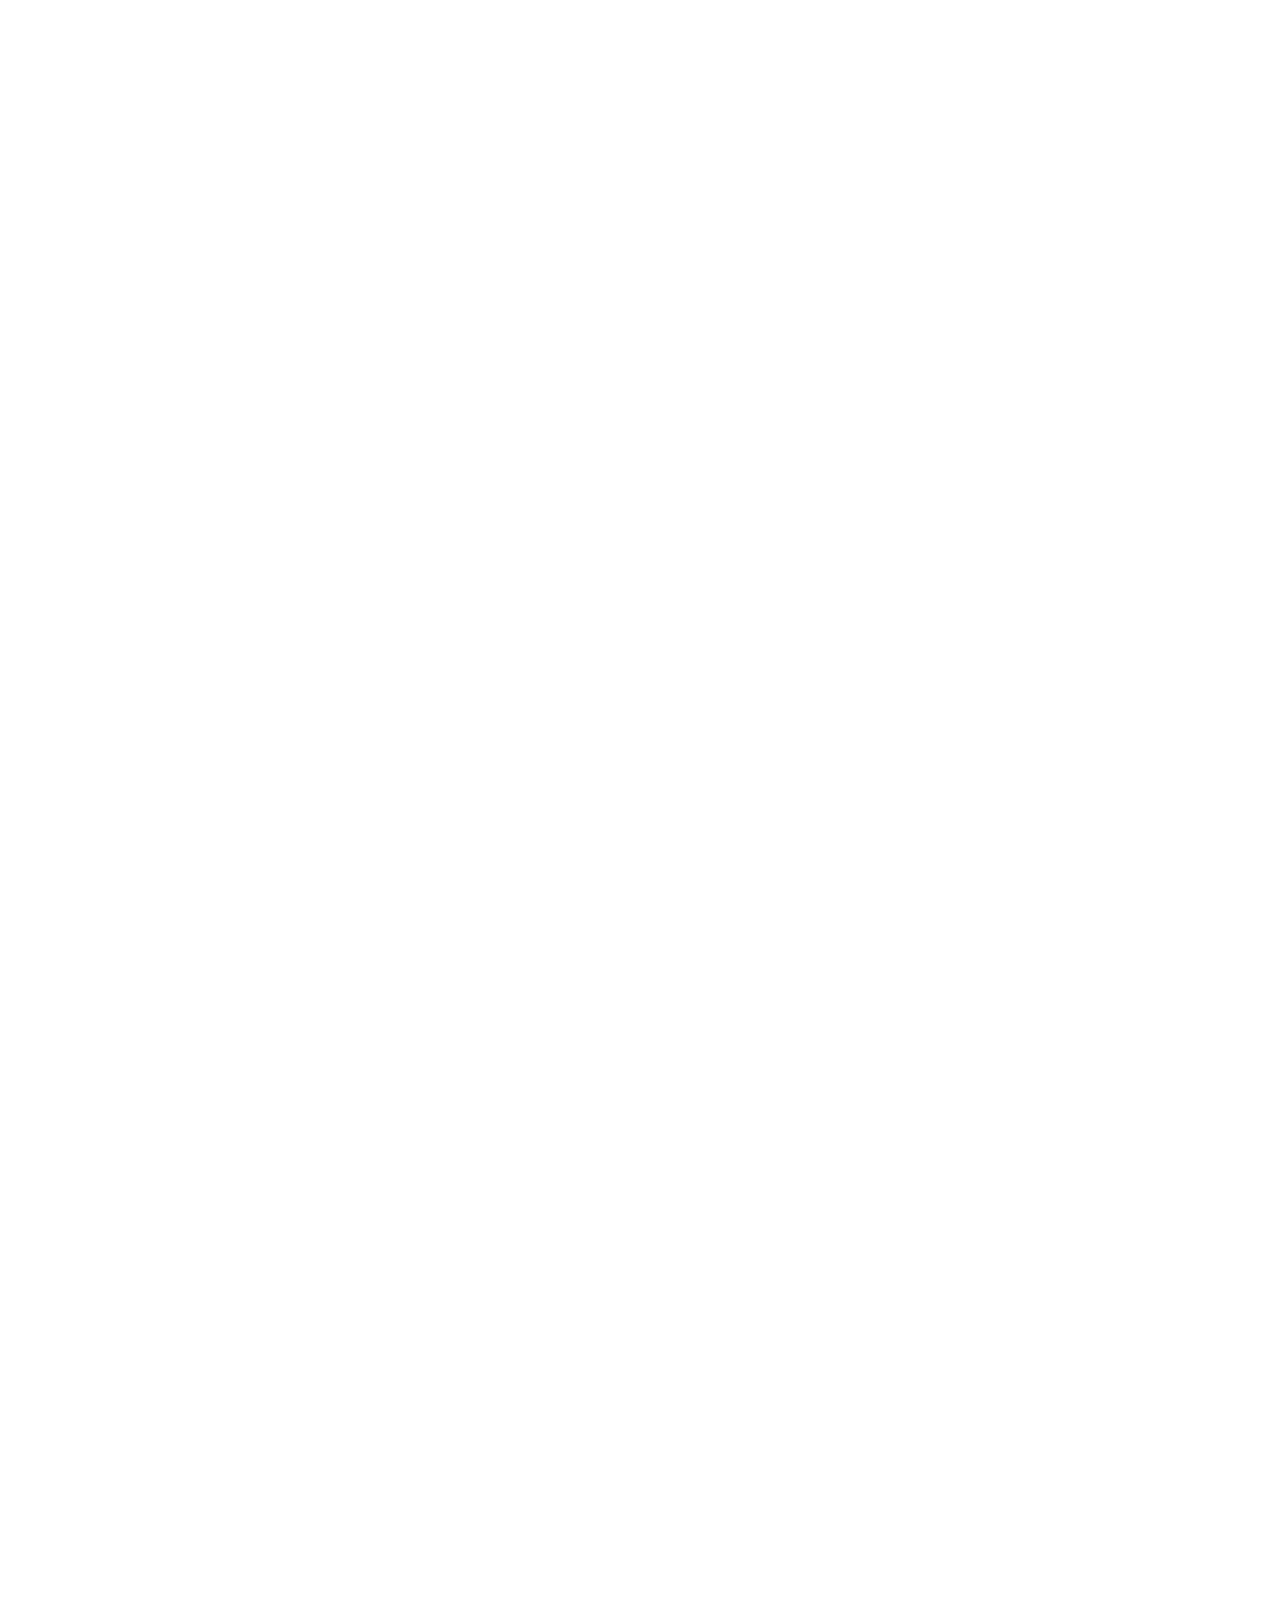
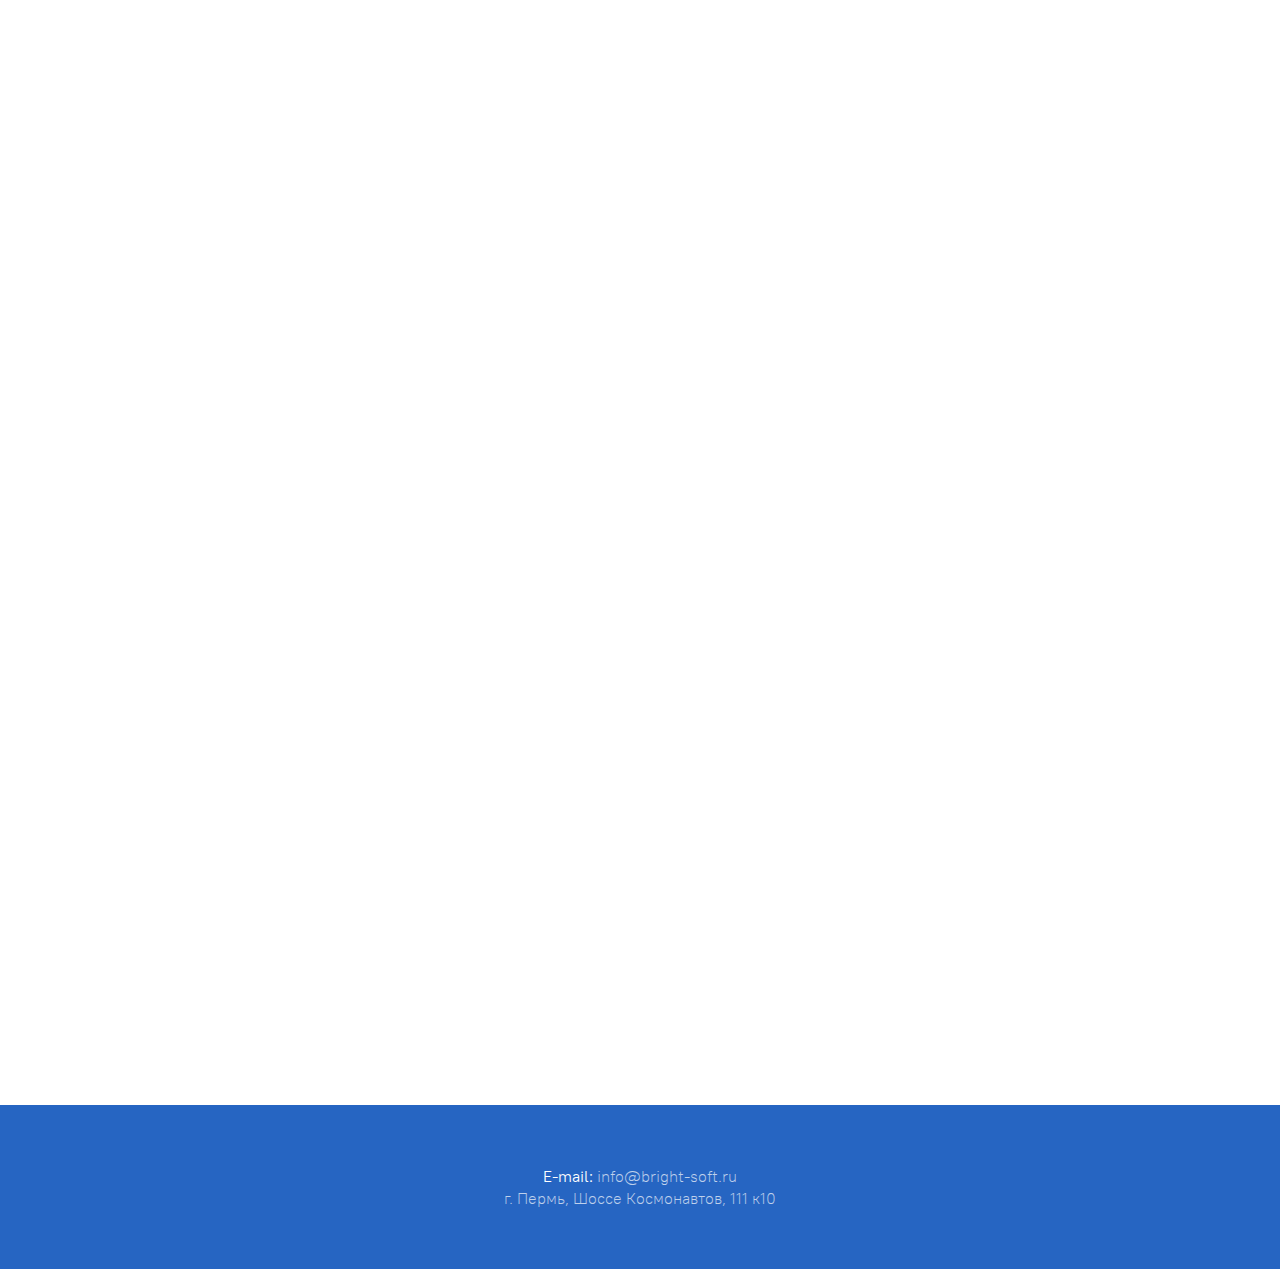
==== commit 195ddb75: "открытие в новой вкладке хх" ====
--- a/about_company/index.html
+++ b/about_company/index.html
@@ -333,7 +333,7 @@
                 </div>
                 <div class="block-big_all">
                   <div class="block-big-1">
-                    <h1 class="b-feedback__subtitle">Вакансии</h1><a class="b-feedback__link" href="https://perm.hh.ru/employer/4151479">Просмотреть вакансии компании на hh.ru</a>
+                    <h1 class="b-feedback__subtitle">Вакансии</h1><a class="b-feedback__link" href="https://perm.hh.ru/employer/4151479" target="_blank">Просмотреть вакансии компании на hh.ru</a>
                     <p class="b-feedback__text">Если вы не нашли подходящую вакансию или не полностью соответствуете требованиям, но хотите работать у нас, заполните заявку и приложите резюме - мы ценим активных сотрудников и можем научить многому.</p><a href="mailto: info@bright-soft.ru">
                       <button class="b-feedback__button-mail">Заполнить заявку</button></a>
                   </div>
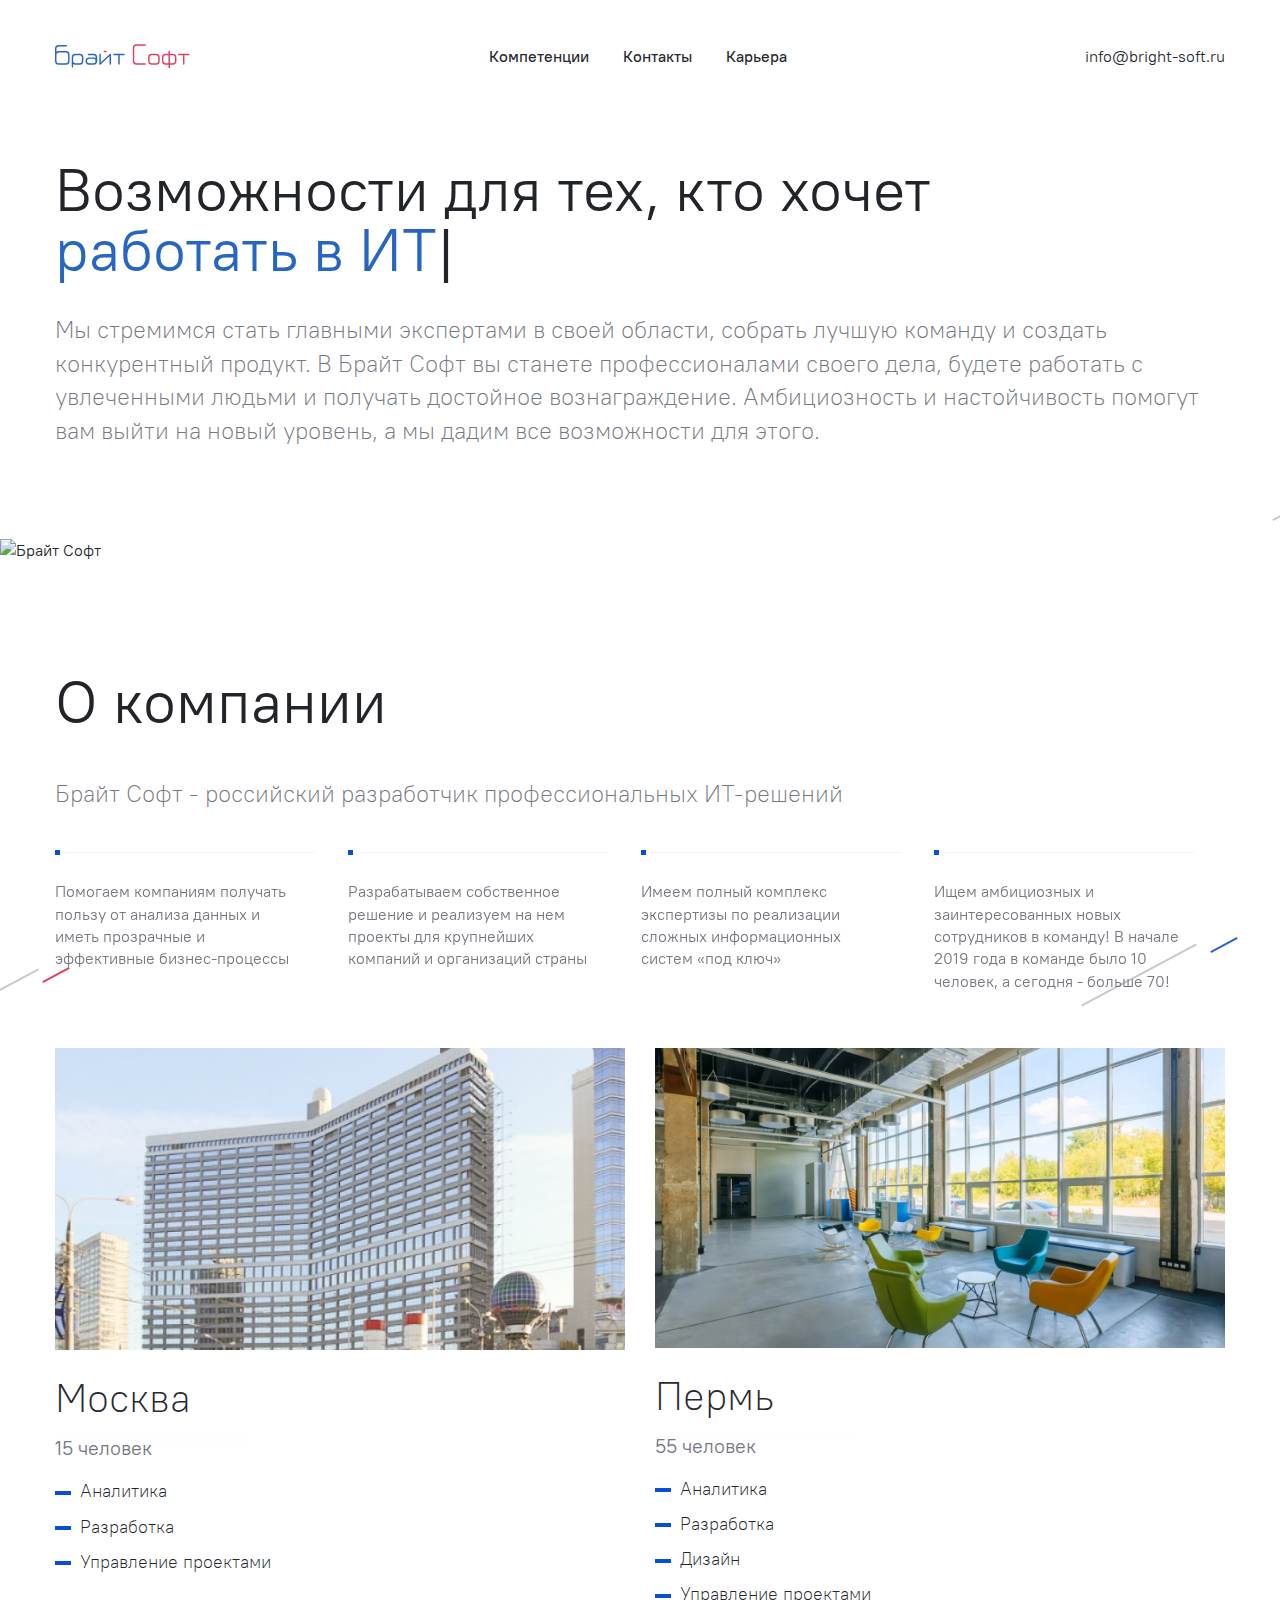
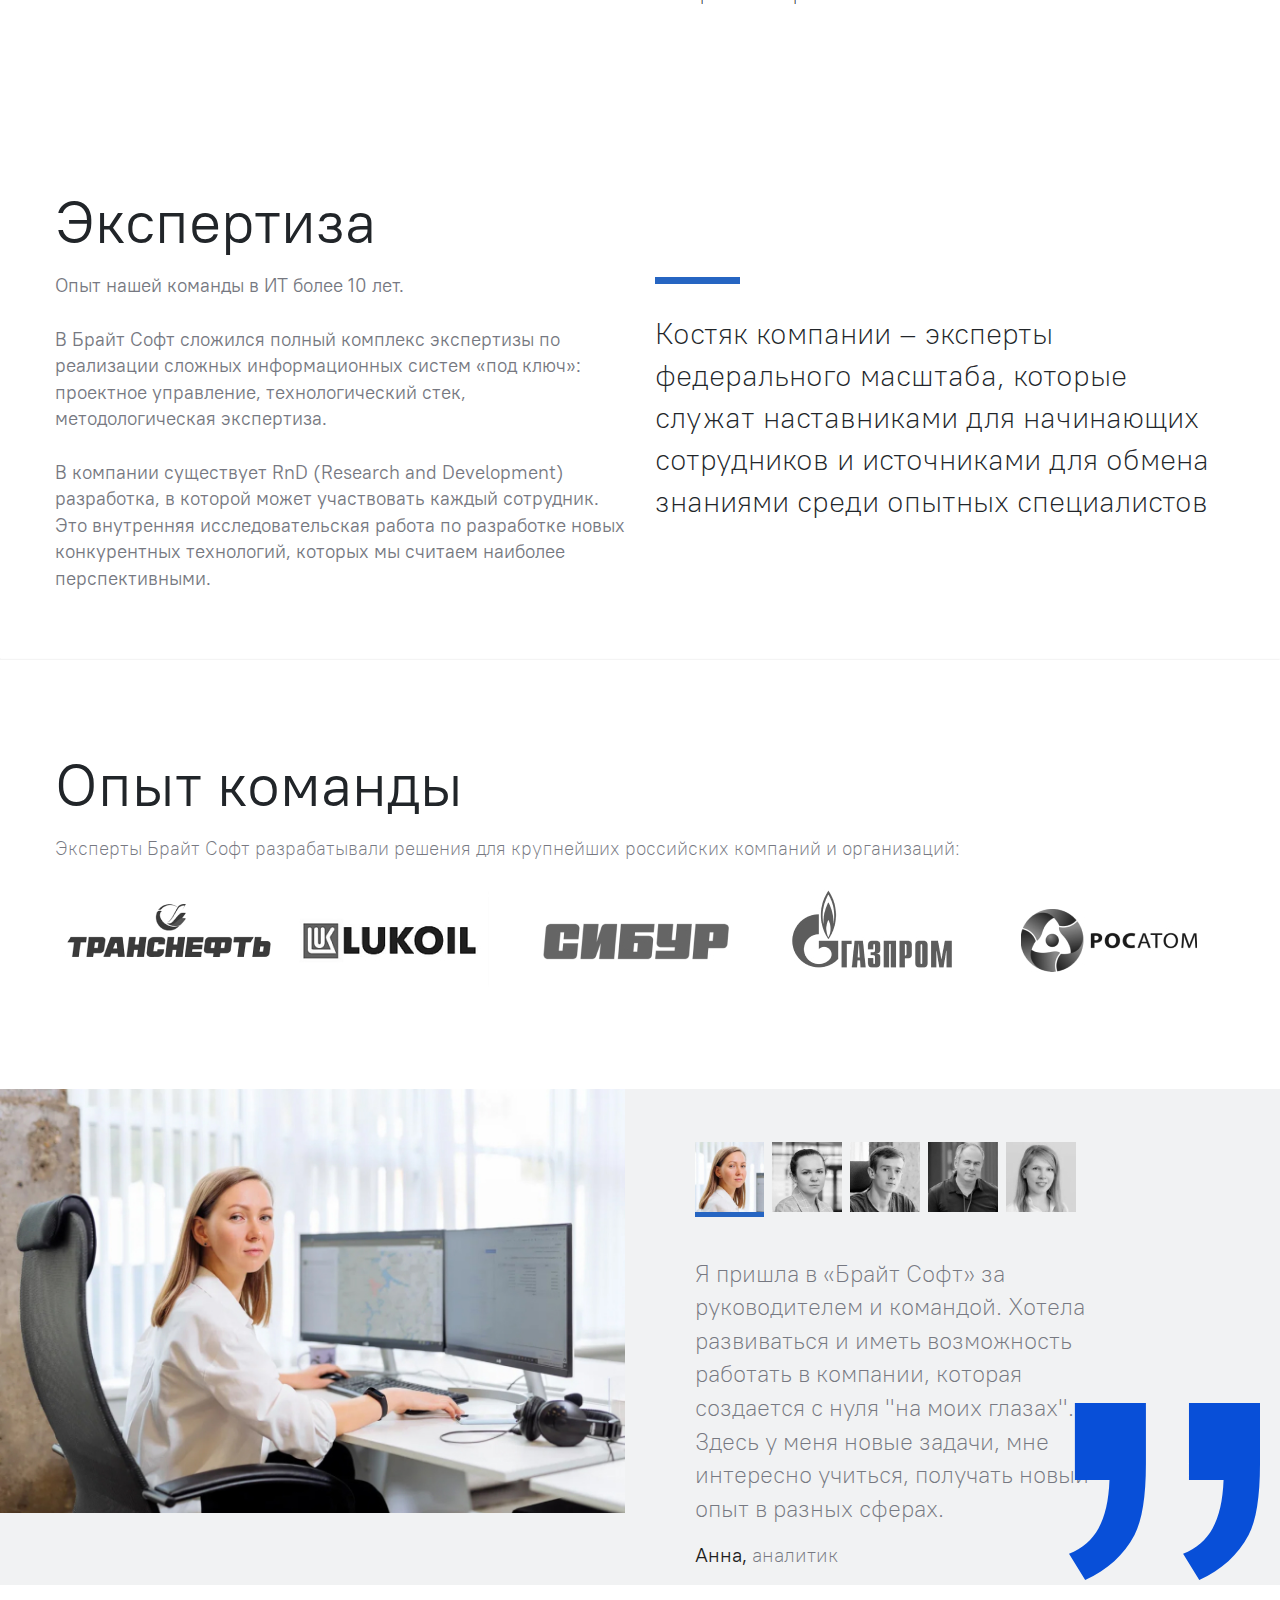
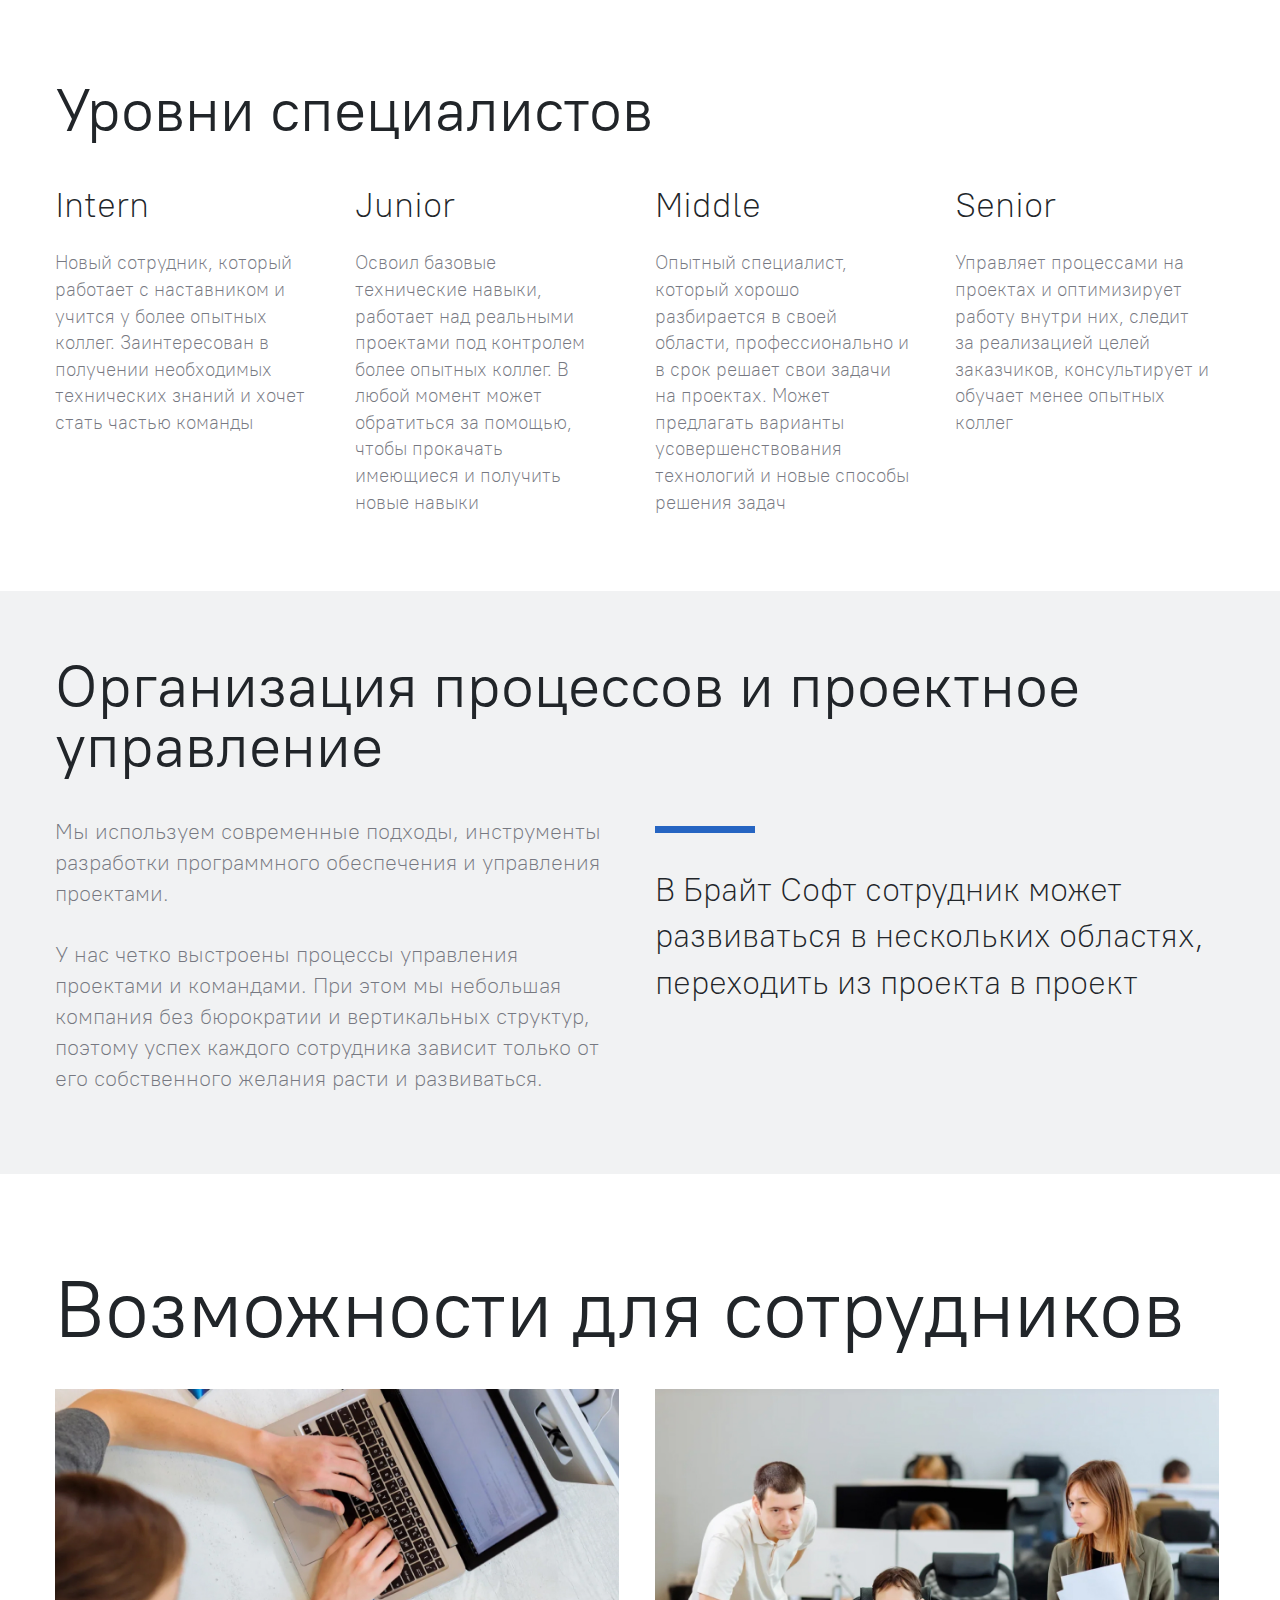
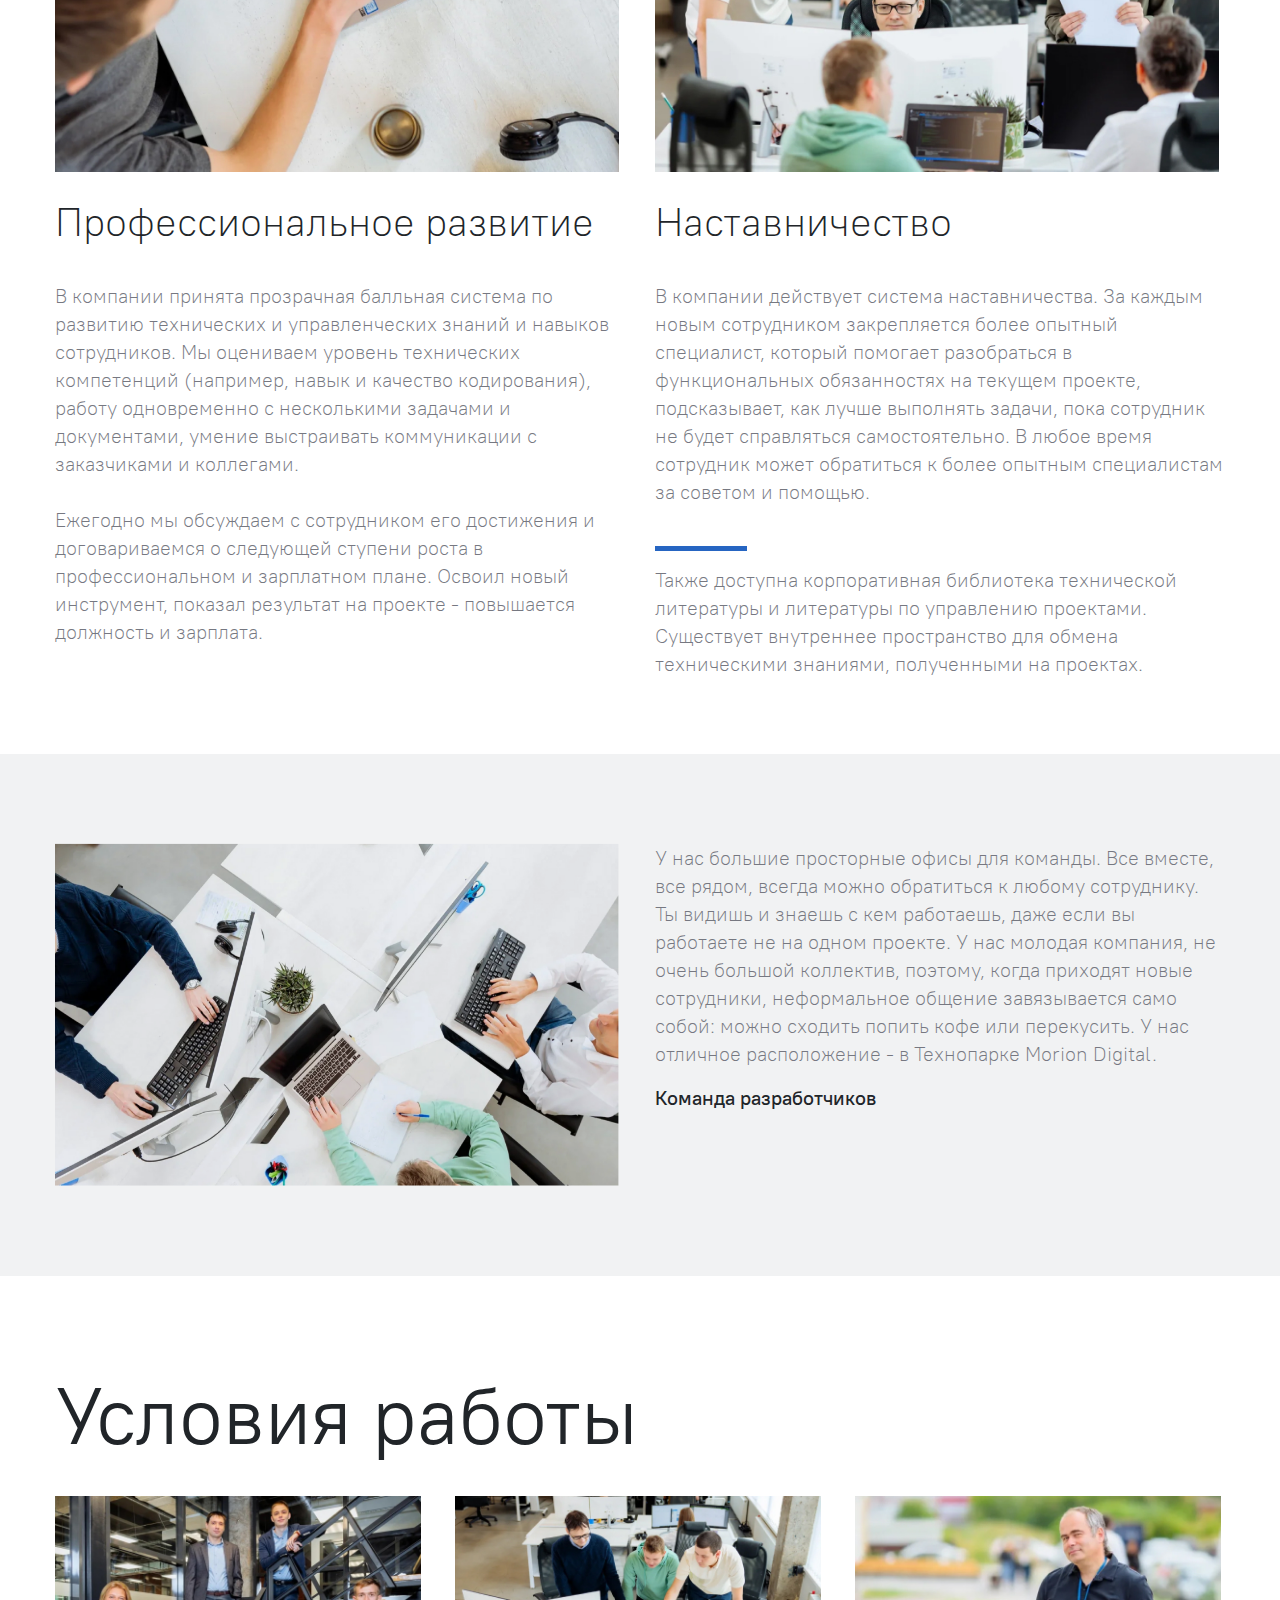
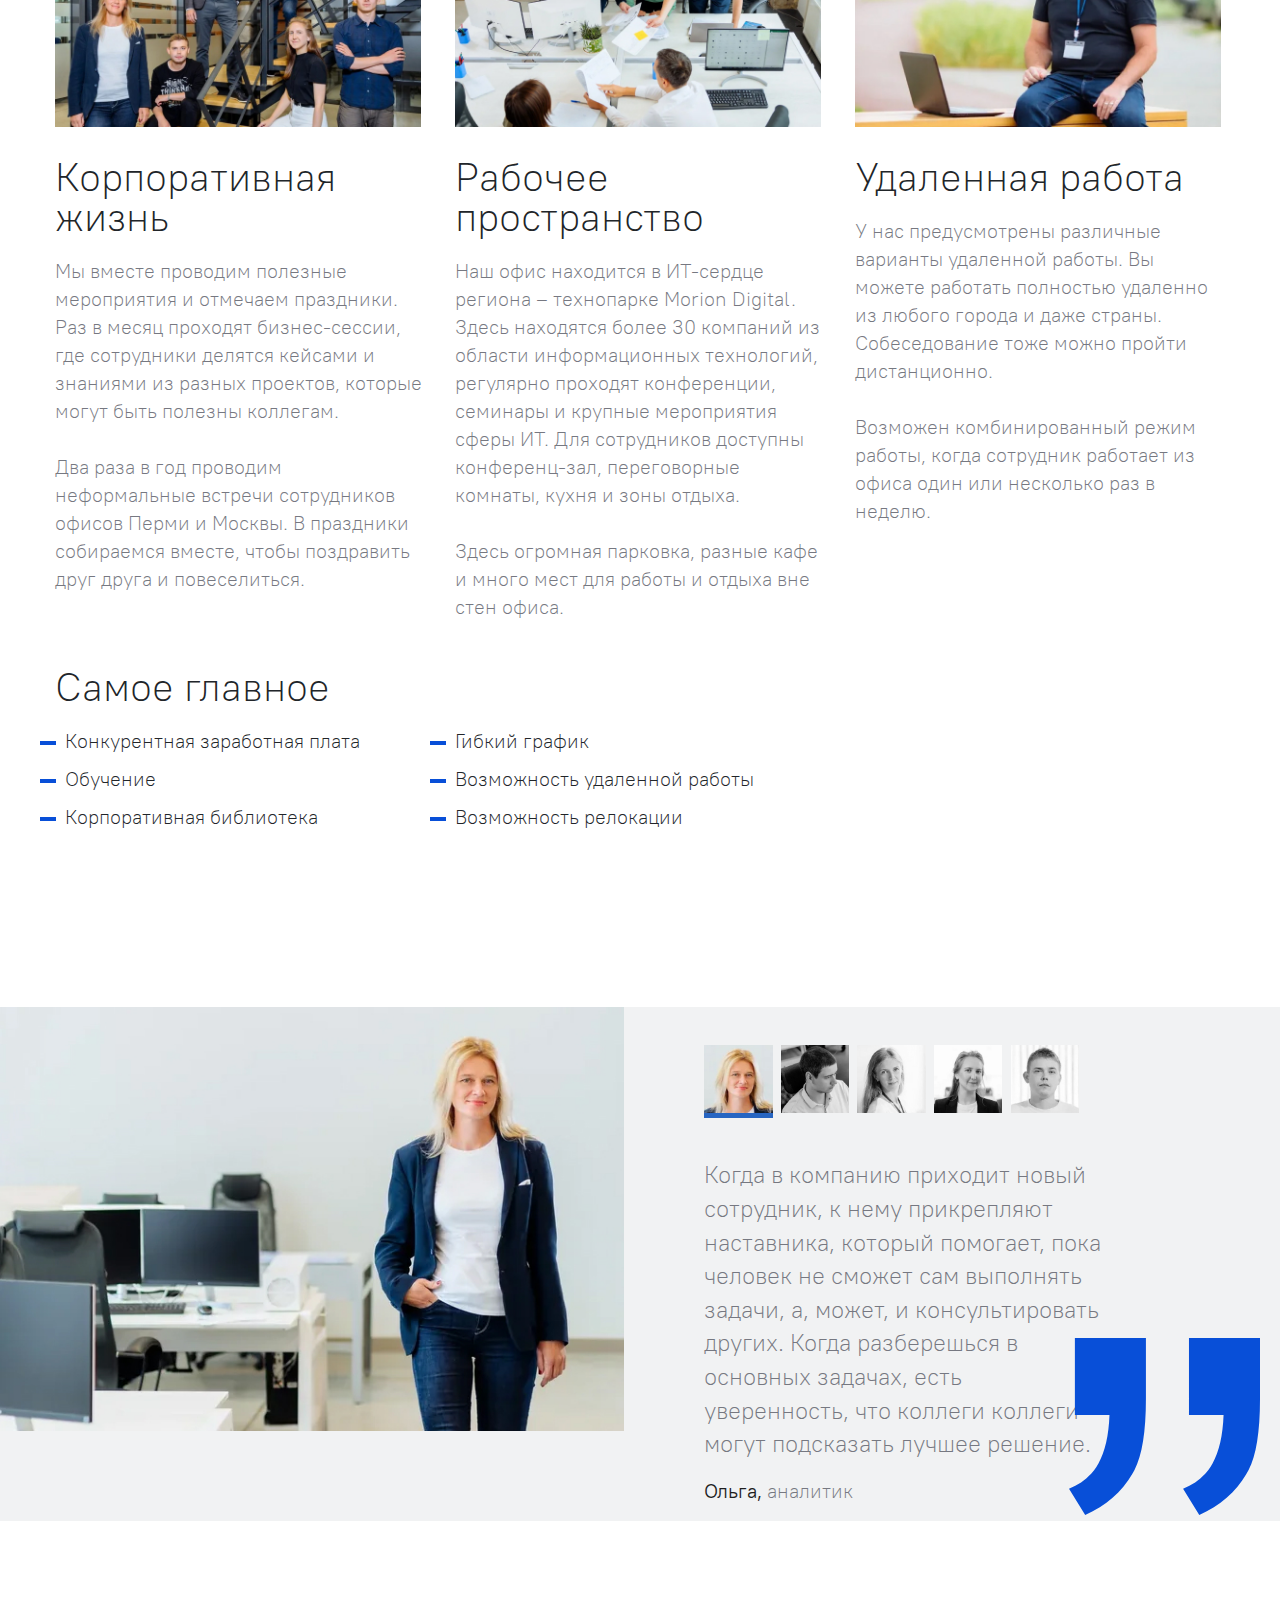
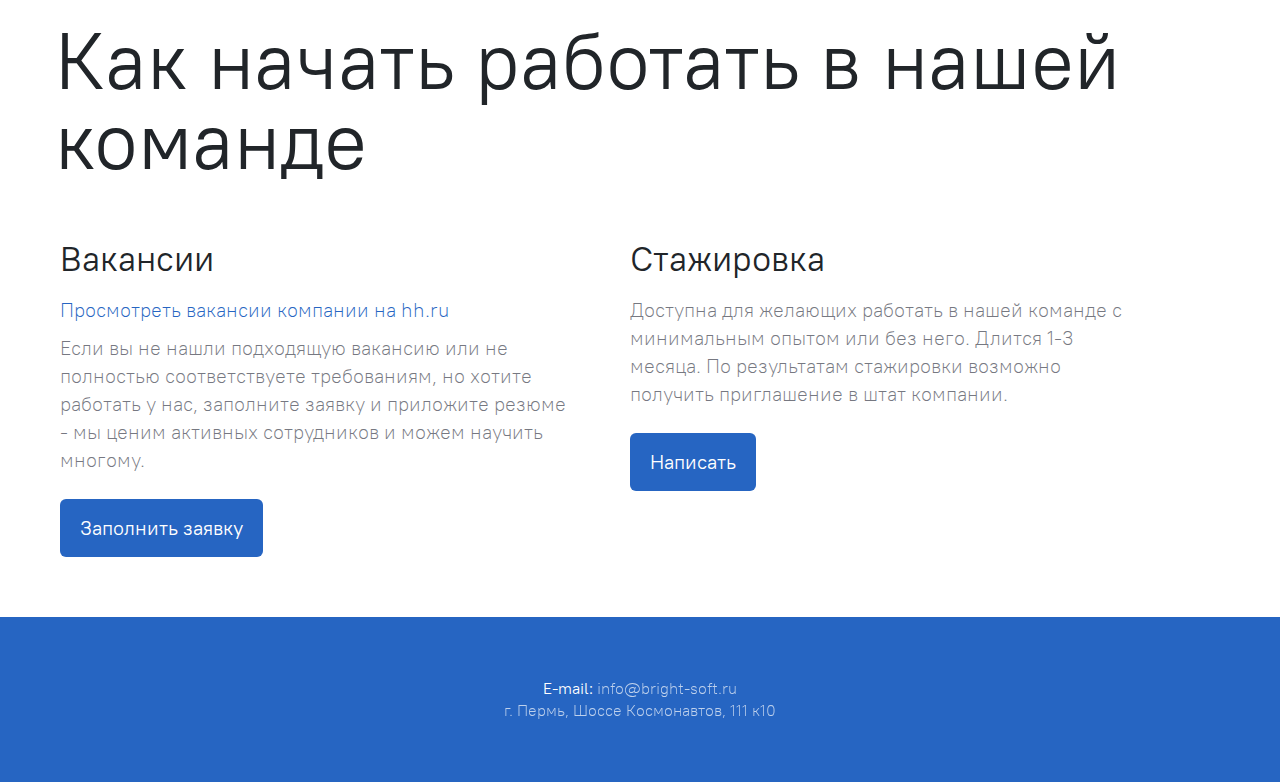
==== commit 5783c963: "delay and size fonts" ====
--- a/about_company/index.html
+++ b/about_company/index.html
@@ -71,9 +71,9 @@
         </section>
       </section>
       <section class="b-fonts wow fadeInUp b-article-page__size" data-wow-delay="0.1s">
-        <div class="b-fonts-block"><img class="b-fonts__img" src="img/about/fonts1.jpg" alt="Брайт Софт" data-wow-delay="NaNs"></div>
-      </section>
-      <section class="b-about wow fadeInUp b-article-page__size" data-wow-delay="0.18s" id="about">
+        <div class="b-fonts-block"><img class="b-fonts__img" src="img/about/fonts2.jpg" alt="Брайт Софт" data-wow-delay="NaNs"></div>
+      </section>
+      <section class="b-about b-article-page__size" id="about">
         <div class="container">
           <div class="row">
             <div class="col-12">
@@ -102,7 +102,7 @@
               <p class="b-about-block__text b-about-media">Имеем полный комплекс экспертизы по реализации сложных информационных систем «под ключ», освоить который может каждый сотрудник в рамках одной компании</p>
               <p class="b-about-block__text b-about-media">Ищем амбициозных и заинтересованных новых сотрудников в команду! В начале 2019 году в команде было 10 человек, а сегодня - больше 70!</p>
             </div>
-            <div class="col-6"><img class="b-about__img" src="img/about/Msk.jpg" alt="Брайт Софт" data-wow-delay="NaNs">
+            <div class="col-6"><img class="b-about__img" src="img/about/Msk.jpg" alt="Брайт Софт">
               <h2 class="b-about__label">Москва</h2>
               <p class="b-about__sublabel">15 человек</p>
               <ul>
@@ -111,7 +111,7 @@
                 <li class="b-about__item-li">Управление проектами</li>
               </ul>
             </div>
-            <div class="col-6"><img class="b-about__img" src="img/about/perm.jpg" alt="Брайт Софт" data-wow-delay="NaNs">
+            <div class="col-6"><img class="b-about__img" src="img/about/perm.jpg" alt="Брайт Софт">
               <h2 class="b-about__label">Пермь</h2>
               <p class="b-about__sublabel">55 человек
                 <ul>
@@ -126,7 +126,7 @@
         </div>
       </section>
       <section class="gap">
-        <section class="b-expertiza wow fadeInUp b-article-page__size" data-wow-delay="0.1s">
+        <section class="b-expertiza b-article-page__size">
           <div class="container">
             <div class="row">
               <div class="col-12">
@@ -144,7 +144,7 @@
           </div>
         </section>
       </section>
-      <section class="gap wow fadeInUp" data-wow-delay="0.1s">
+      <section class="gap">
         <div class="gap_hr"><hr>
           <section class="b-experience-command">
             <div class="container">
@@ -176,7 +176,7 @@
             </div>
           </div>
         </section>
-        <section class="b-history wow fadeInUp" data-wow-delay="0.1s">
+        <section class="b-history">
           <div class="b-history-preview"><img class="b-history-preview__img" src="img/about/photo/AnyaN_big-1.jpg" alt="Брайт Софт" data-wow-delay="NaNs"></div>
           <div class="b-history-block">
             <div class="b-history-preview-small"><img class="b-history-preview-small__img b-history-preview-small__img-active" src="img/about/photo/AnyaN_small-1.jpg" alt="Брайт Софт" data-wow-delay="NaNs"><img class="b-history-preview-small__img" src="img/about/photo/AnyaS_small-2.jpg" alt="Брайт Софт" data-wow-delay="NaNs"><img class="b-history-preview-small__img" src="img/about/photo/SergeyS_small-3.jpg" alt="Брайт Софт" data-wow-delay="NaNs"><img class="b-history-preview-small__img" src="img/about/photo/Evgen_small-4.jpg" alt="Брайт Софт" data-wow-delay="NaNs"><img class="b-history-preview-small__img" src="img/about/photo/OlgaK_small-5.jpg" alt="Брайт Софт" data-wow-delay="NaNs"></div>
@@ -192,7 +192,7 @@
             <p class="b-history-block__subtext-5"><b>Ольга,</b> аналитик</p>
           </div>
         </section>
-        <section class="b-level wow fadeInUp" data-wow-delay="0.1s">
+        <section class="b-level">
           <div class="container">
             <div class="row">
               <div class="col-12">
@@ -219,7 +219,7 @@
             </div>
           </div>
         </section>
-        <section class="b-expert wow fadeInUp" data-wow-delay="0.1s">
+        <section class="b-expert">
           <div class="container">
             <div class="row">
               <div class="col-12">
@@ -236,7 +236,7 @@
             </div>
           </div>
         </section>
-        <section class="b-opportunities wow fadeInUp" id="opportunities" data-wow-delay="0.1s">
+        <section class="b-opportunities" id="opportunities">
           <div class="container">
             <div class="row">
               <div class="col-12">
@@ -267,7 +267,7 @@
             </div>
           </div>
         </section>
-        <section class="b-condition wow fadeInUp" data-wow-delay="0.1s" id="conditions">
+        <section class="b-condition" id="conditions">
           <div class="container">
             <div class="row">
               <div class="col-12">
@@ -308,7 +308,7 @@
             </div>
           </div>
         </section>
-        <section class="b-history-2 wow fadeInUp" data-wow-delay="0.1s">
+        <section class="b-history-2">
           <div class="b-history-2-preview"><img class="b-history-2-preview__img" src="img/about/photo/OlgaS_big-1.jpg" alt="Брайт Софт" data-wow-delay="NaNs"></div>
           <div class="b-history-2-block">
             <div class="b-history-2-preview-small"><img class="b-history-2-preview-small__img b-history-2-preview-small__img-active" src="img/about/photo/OlgaS_small-1.jpg" alt="Брайт Софт" data-wow-delay="NaNs"><img class="b-history-2-preview-small__img" src="img/about/photo/Roma_small-2.jpg" alt="Брайт Софт" data-wow-delay="NaNs"><img class="b-history-2-preview-small__img" src="img/about/photo/Sasha_small-3.jpg" alt="Брайт Софт" data-wow-delay="NaNs"><img class="b-history-2-preview-small__img" src="img/about/photo/Vera_small-4.jpg" alt="Брайт Софт" data-wow-delay="NaNs"><img class="b-history-2-preview-small__img" src="img/about/photo/Vitya_small-5.jpg" alt="Брайт Софт" data-wow-delay="NaNs"></div>
@@ -324,7 +324,7 @@
             <p class="b-history-2-block__subtext-5"><b>Виктор,</b> дизайнер интерфейсов</p>
           </div>
         </section>
-        <section class="b-feedback wow fadeInUp" id="job" data-wow-delay="0.1s">
+        <section class="b-feedback" id="job">
           <div class="container">
             <div class="row">
               <div class="block-big">
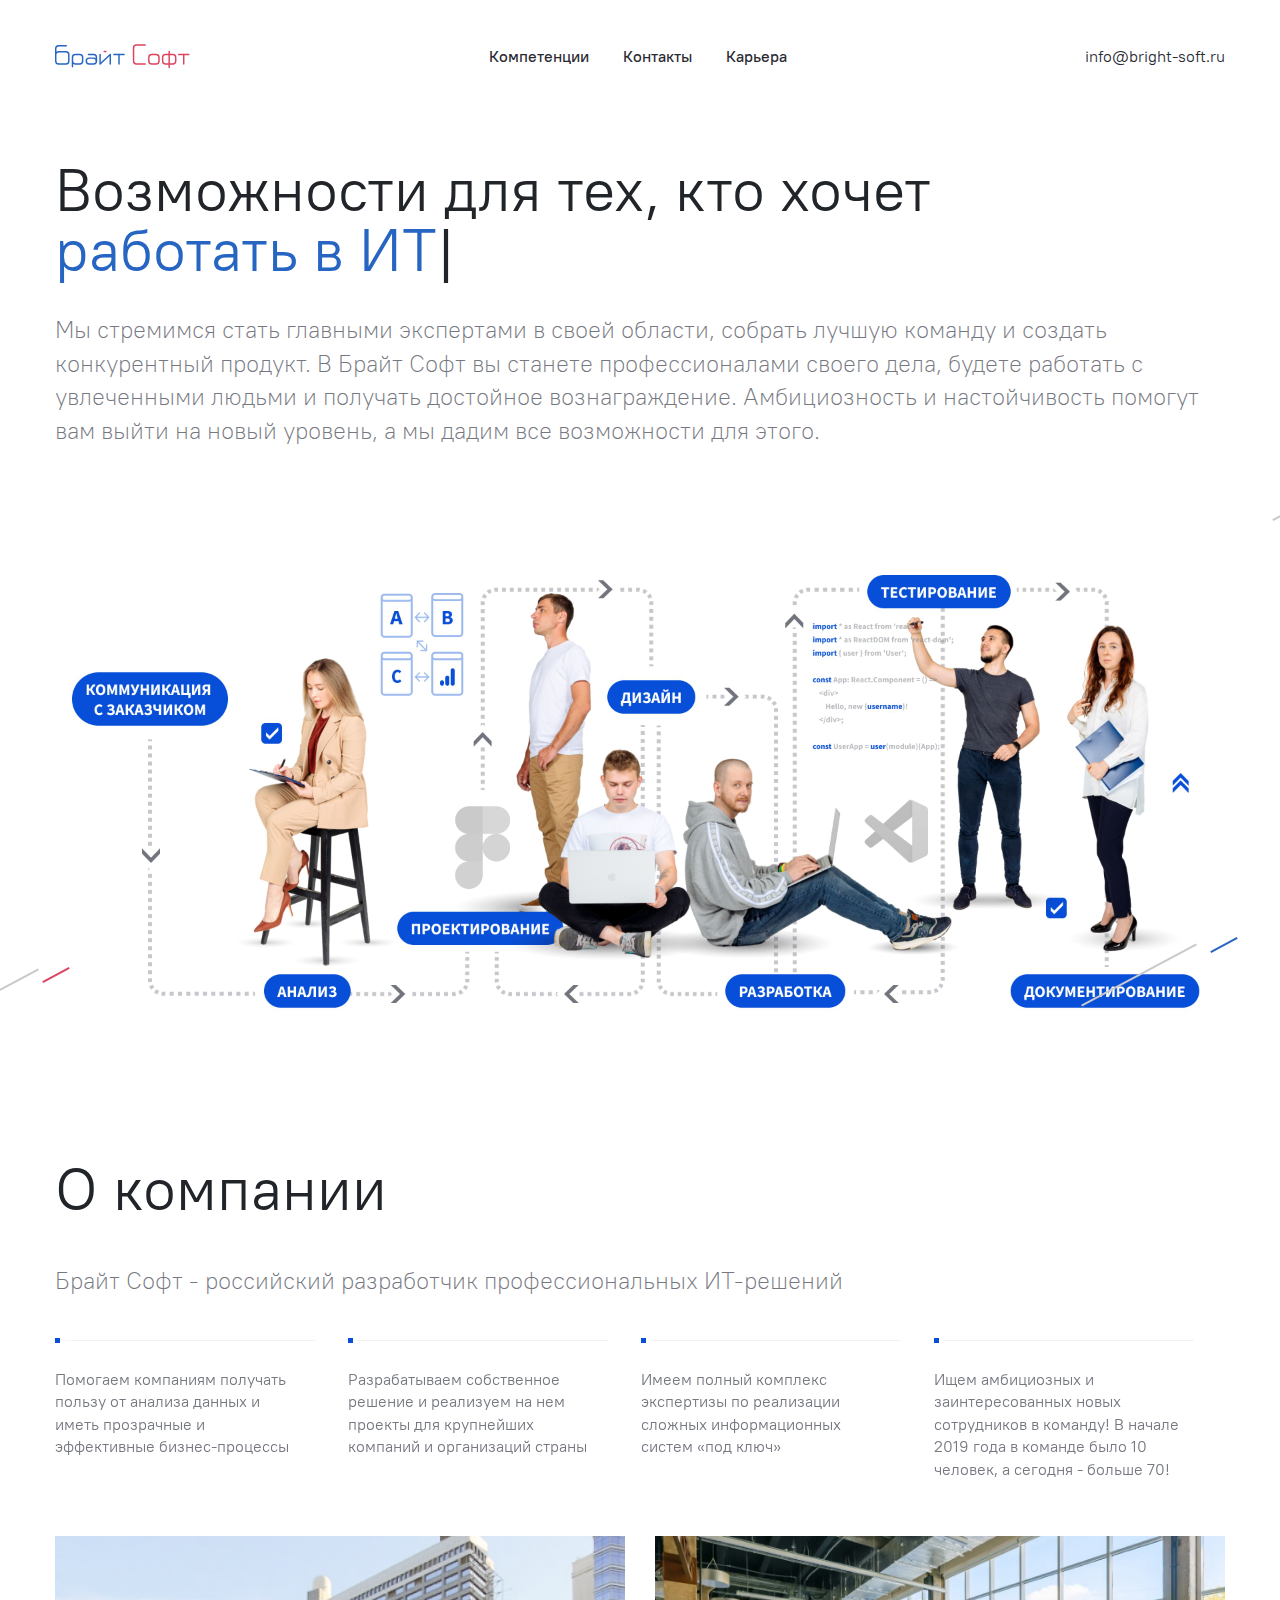
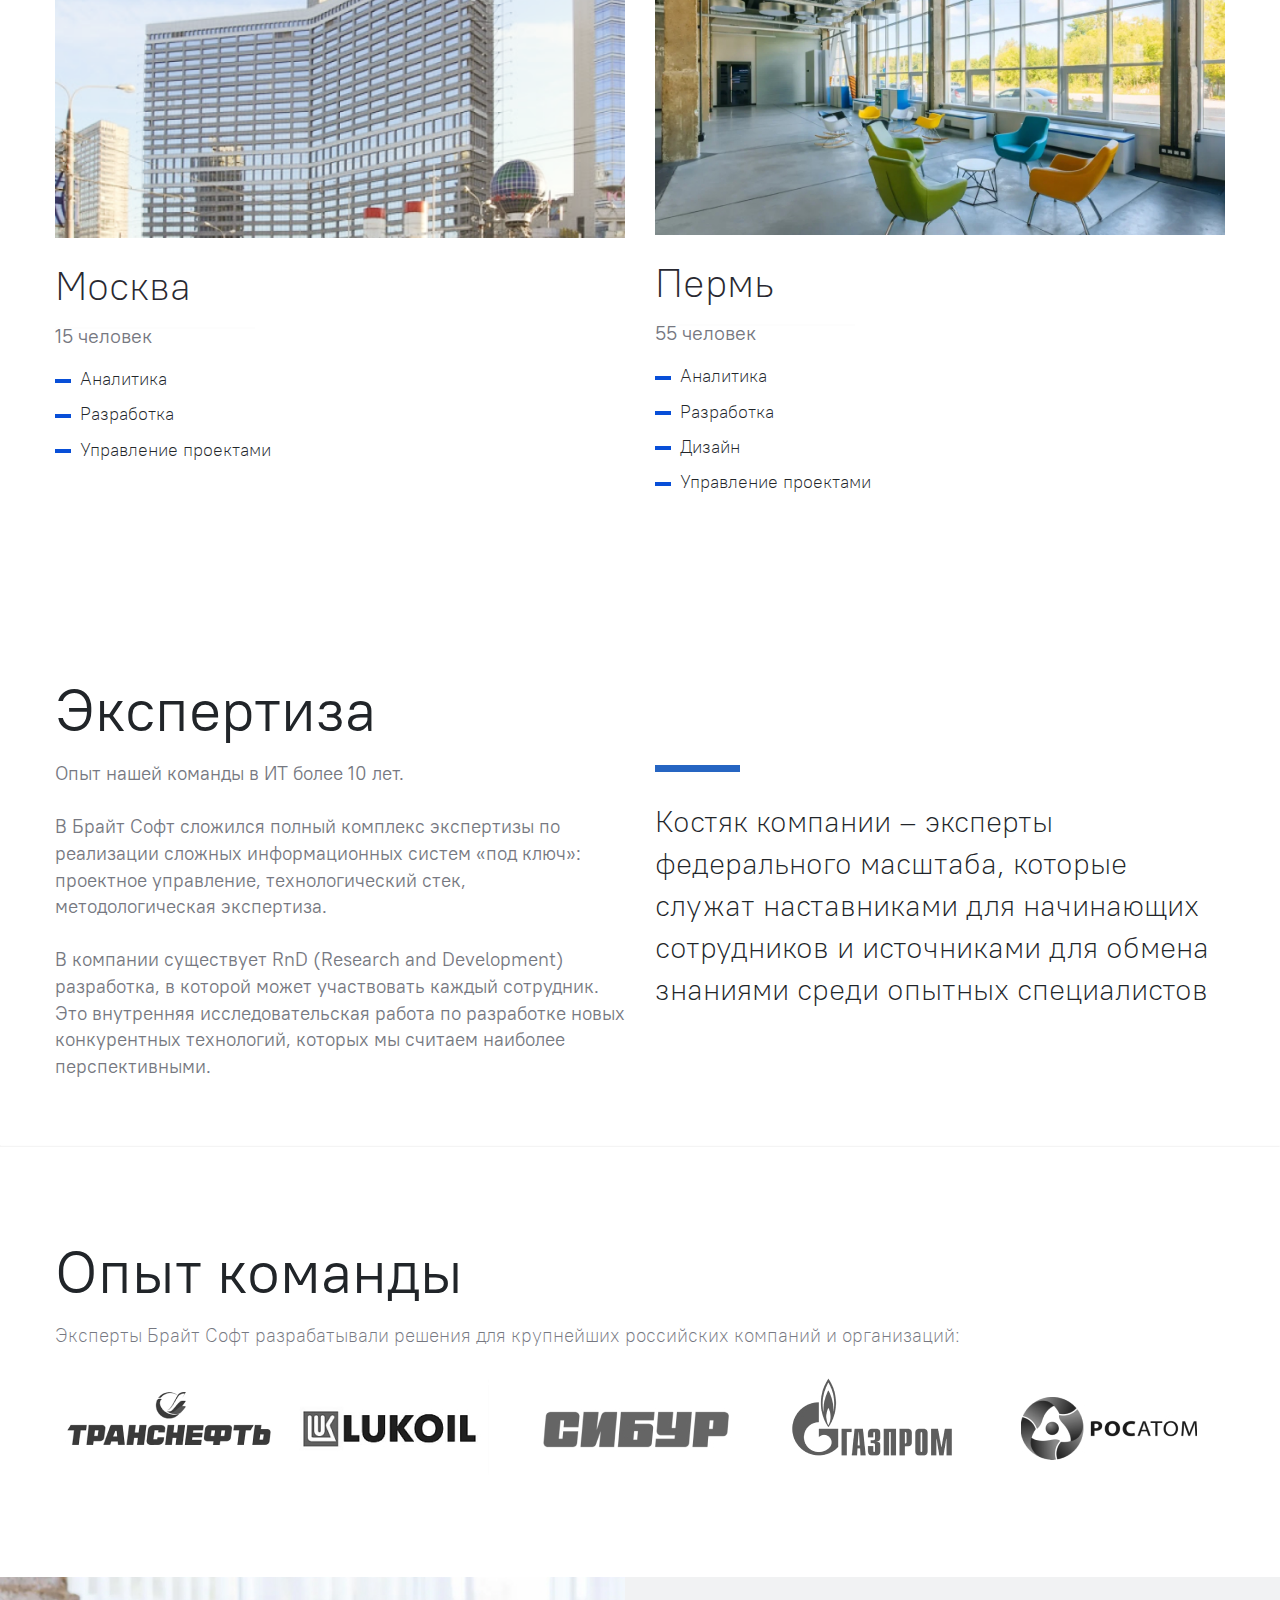
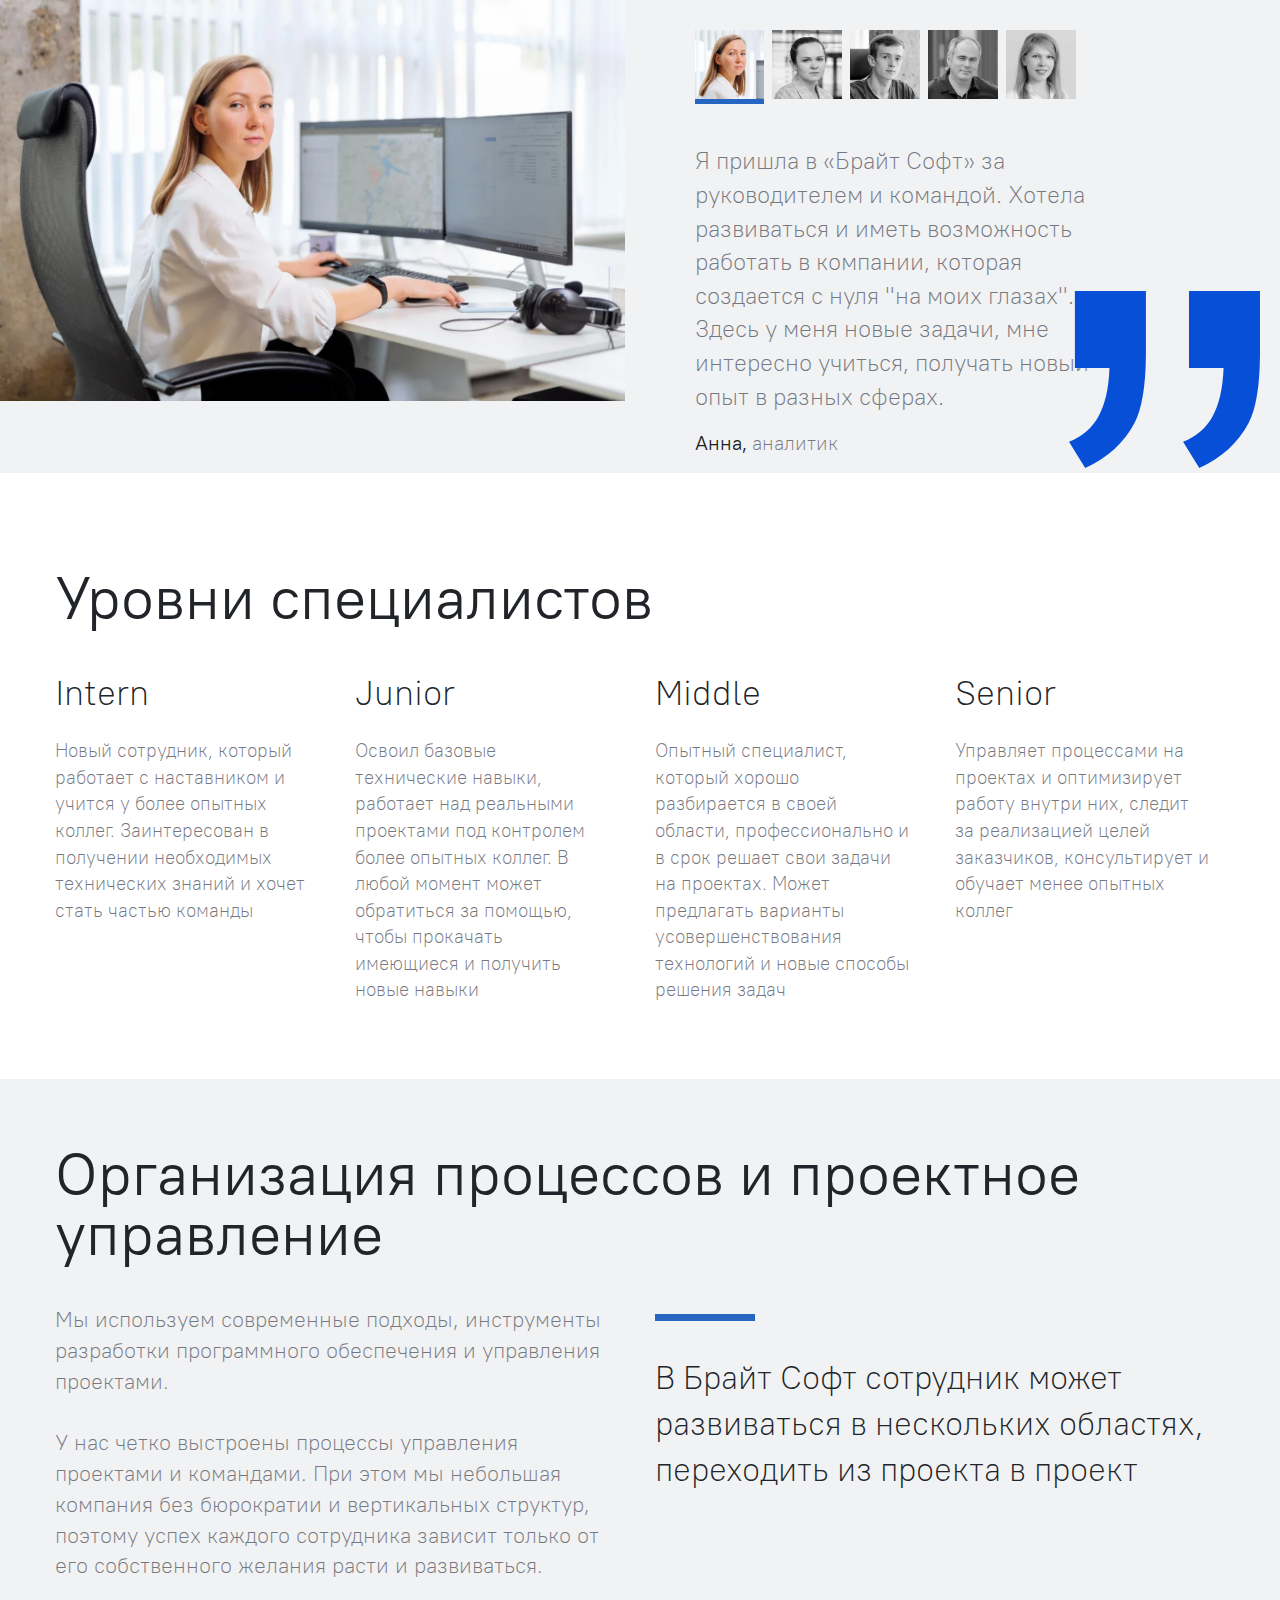
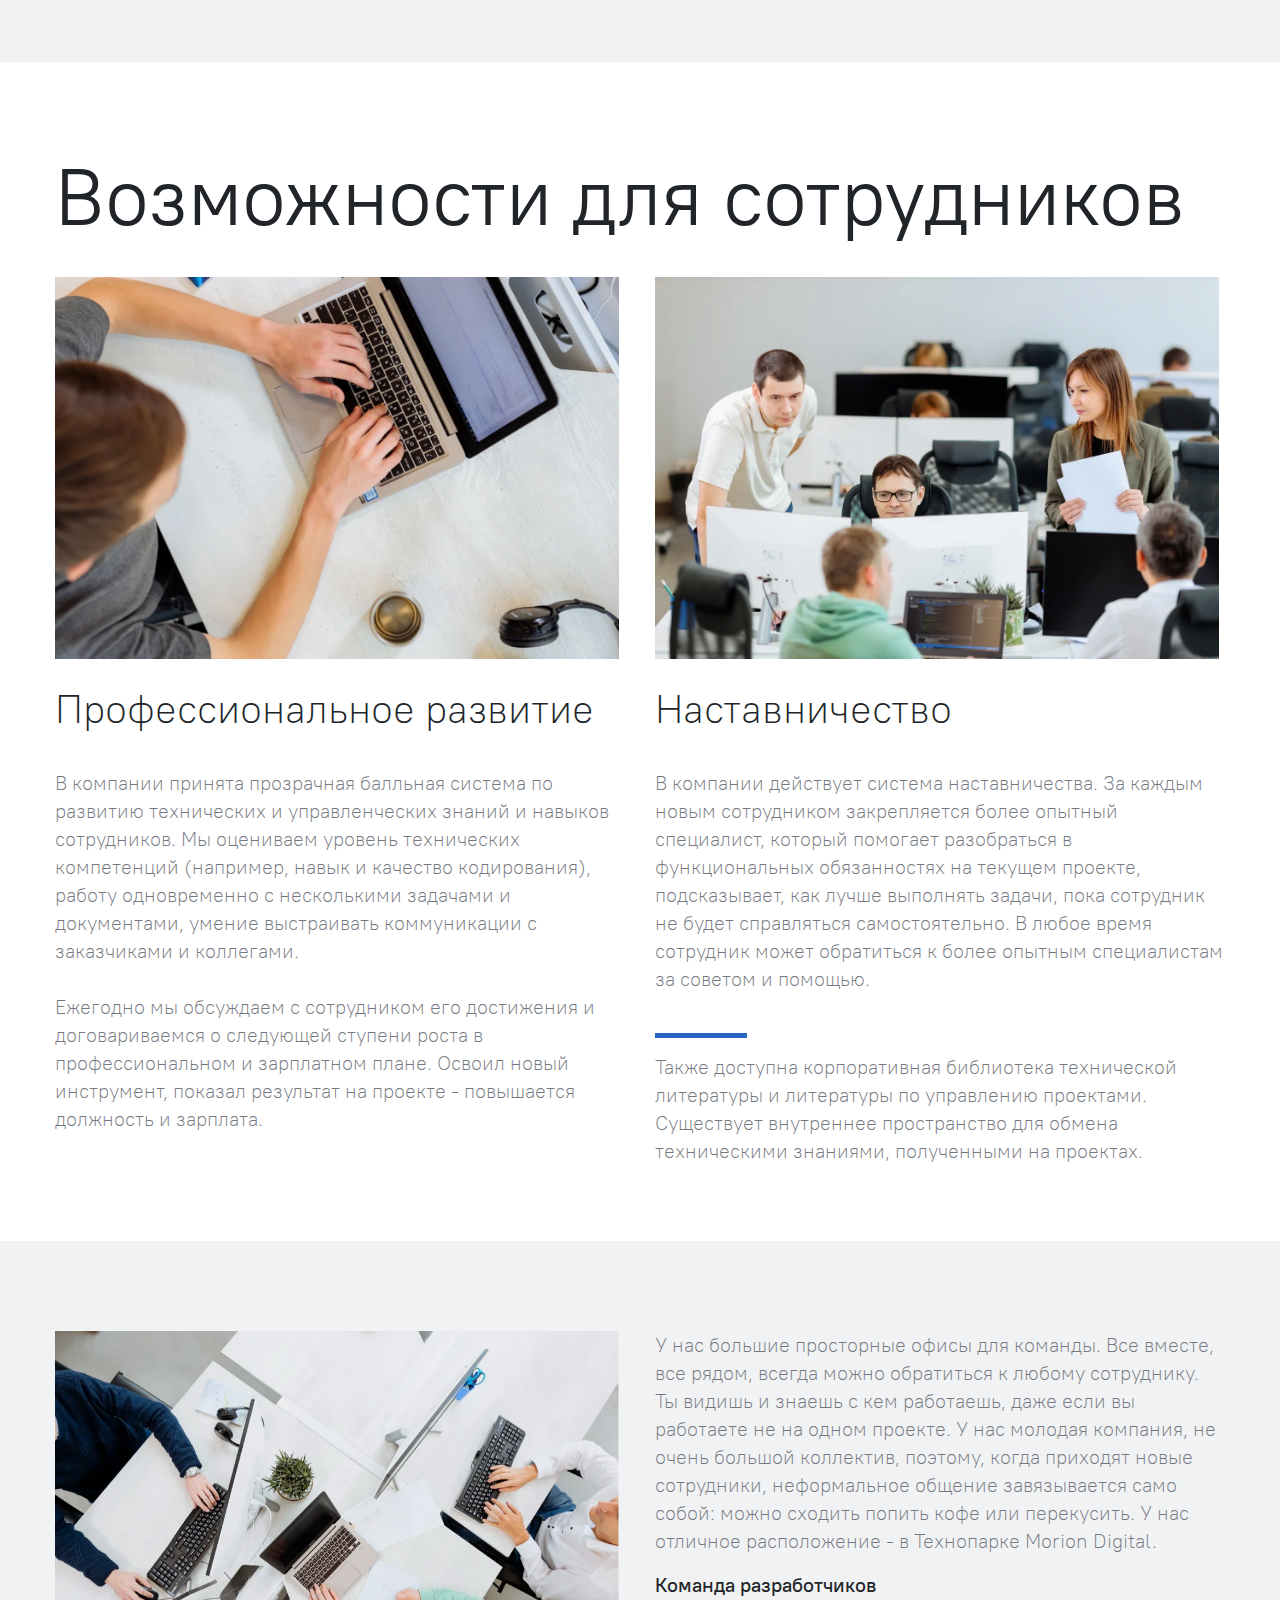
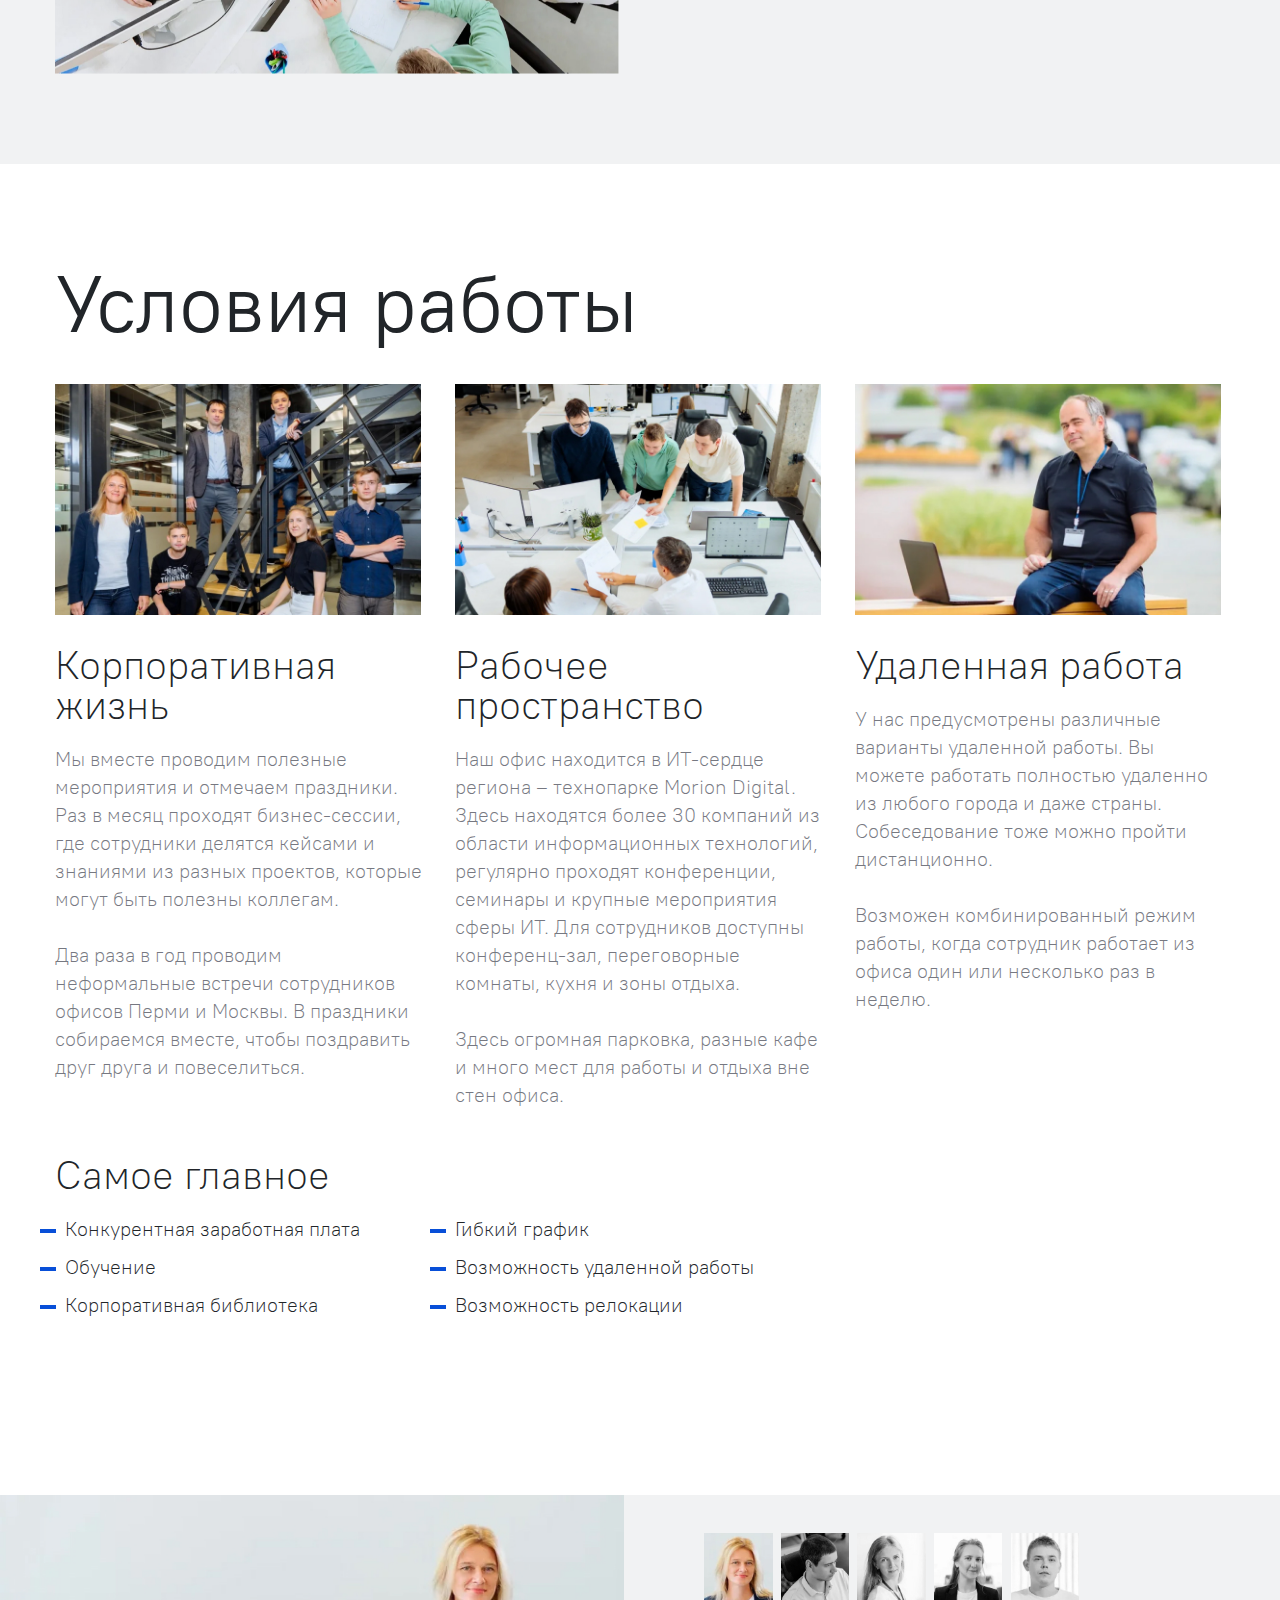
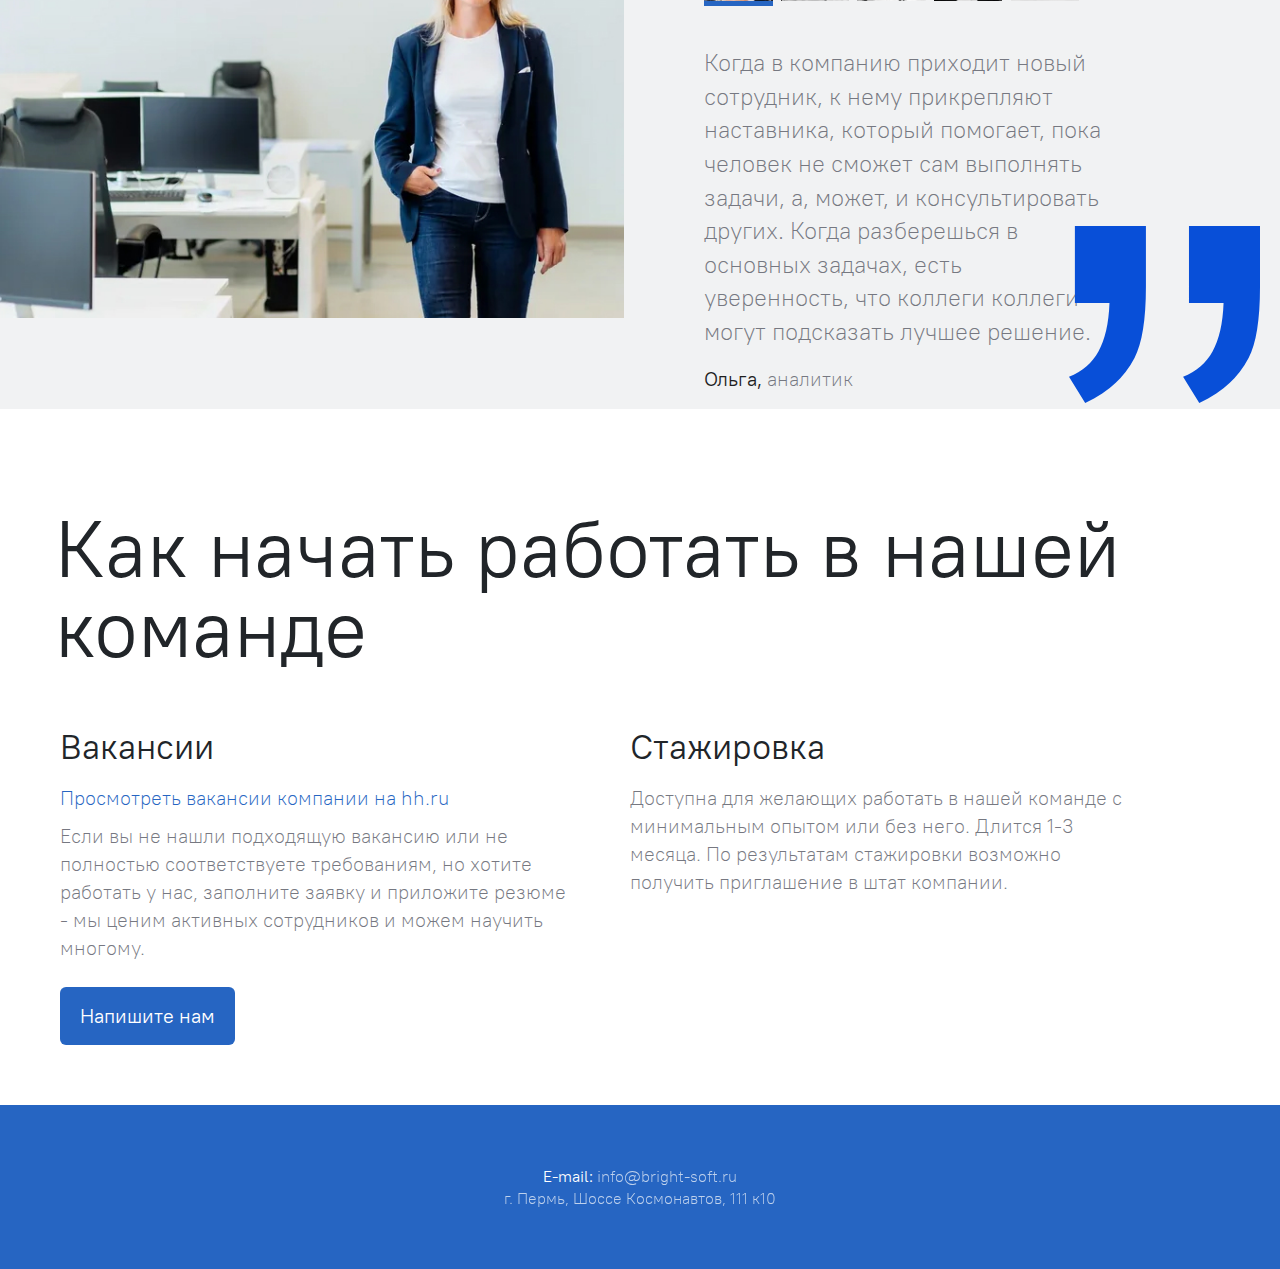
==== commit 18aae589: "замена картинки и Жени" ====
--- a/about_company/index.html
+++ b/about_company/index.html
@@ -335,13 +335,12 @@
                   <div class="block-big-1">
                     <h1 class="b-feedback__subtitle">Вакансии</h1><a class="b-feedback__link" href="https://perm.hh.ru/employer/4151479" target="_blank">Просмотреть вакансии компании на hh.ru</a>
                     <p class="b-feedback__text">Если вы не нашли подходящую вакансию или не полностью соответствуете требованиям, но хотите работать у нас, заполните заявку и приложите резюме - мы ценим активных сотрудников и можем научить многому.</p><a href="mailto: info@bright-soft.ru">
-                      <button class="b-feedback__button-mail">Заполнить заявку</button></a>
+                      <button class="b-feedback__button-mail">Напишите нам</button></a>
                   </div>
                   <div class="block-big-2">
                     <div class="block-big-1-left">
                       <h1 class="b-feedback__subtitle">Стажировка</h1>
-                      <p class="b-feedback__text">Доступна для желающих работать в нашей команде с минимальным опытом или без него. Длится 1-3 месяца. По результатам стажировки возможно получить приглашение в штат компании.</p><a href="mailto: info@bright-soft.ru">
-                        <button class="b-feedback__button-mail">Написать</button></a>
+                      <p class="b-feedback__text">Доступна для желающих работать в нашей команде с минимальным опытом или без него. Длится 1-3 месяца. По результатам стажировки возможно получить приглашение в штат компании.</p>
                     </div>
                   </div>
                 </div>
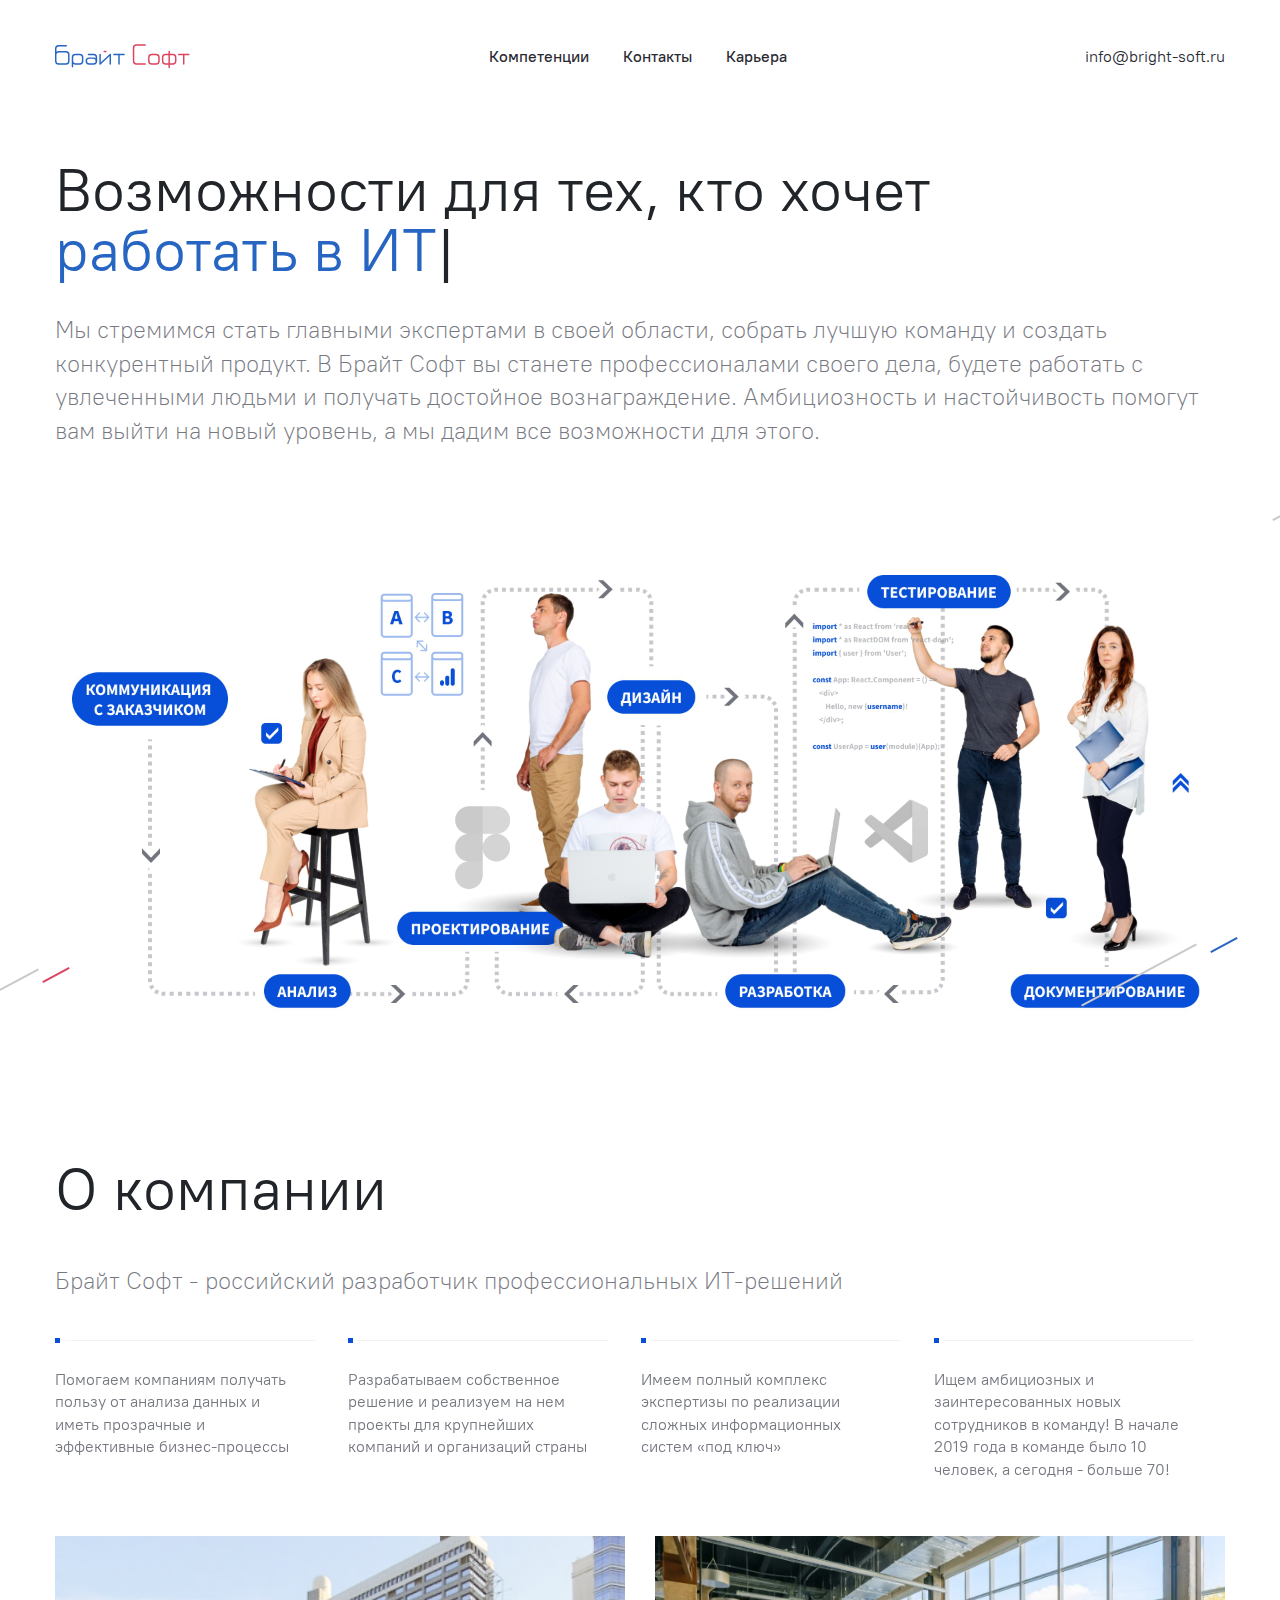
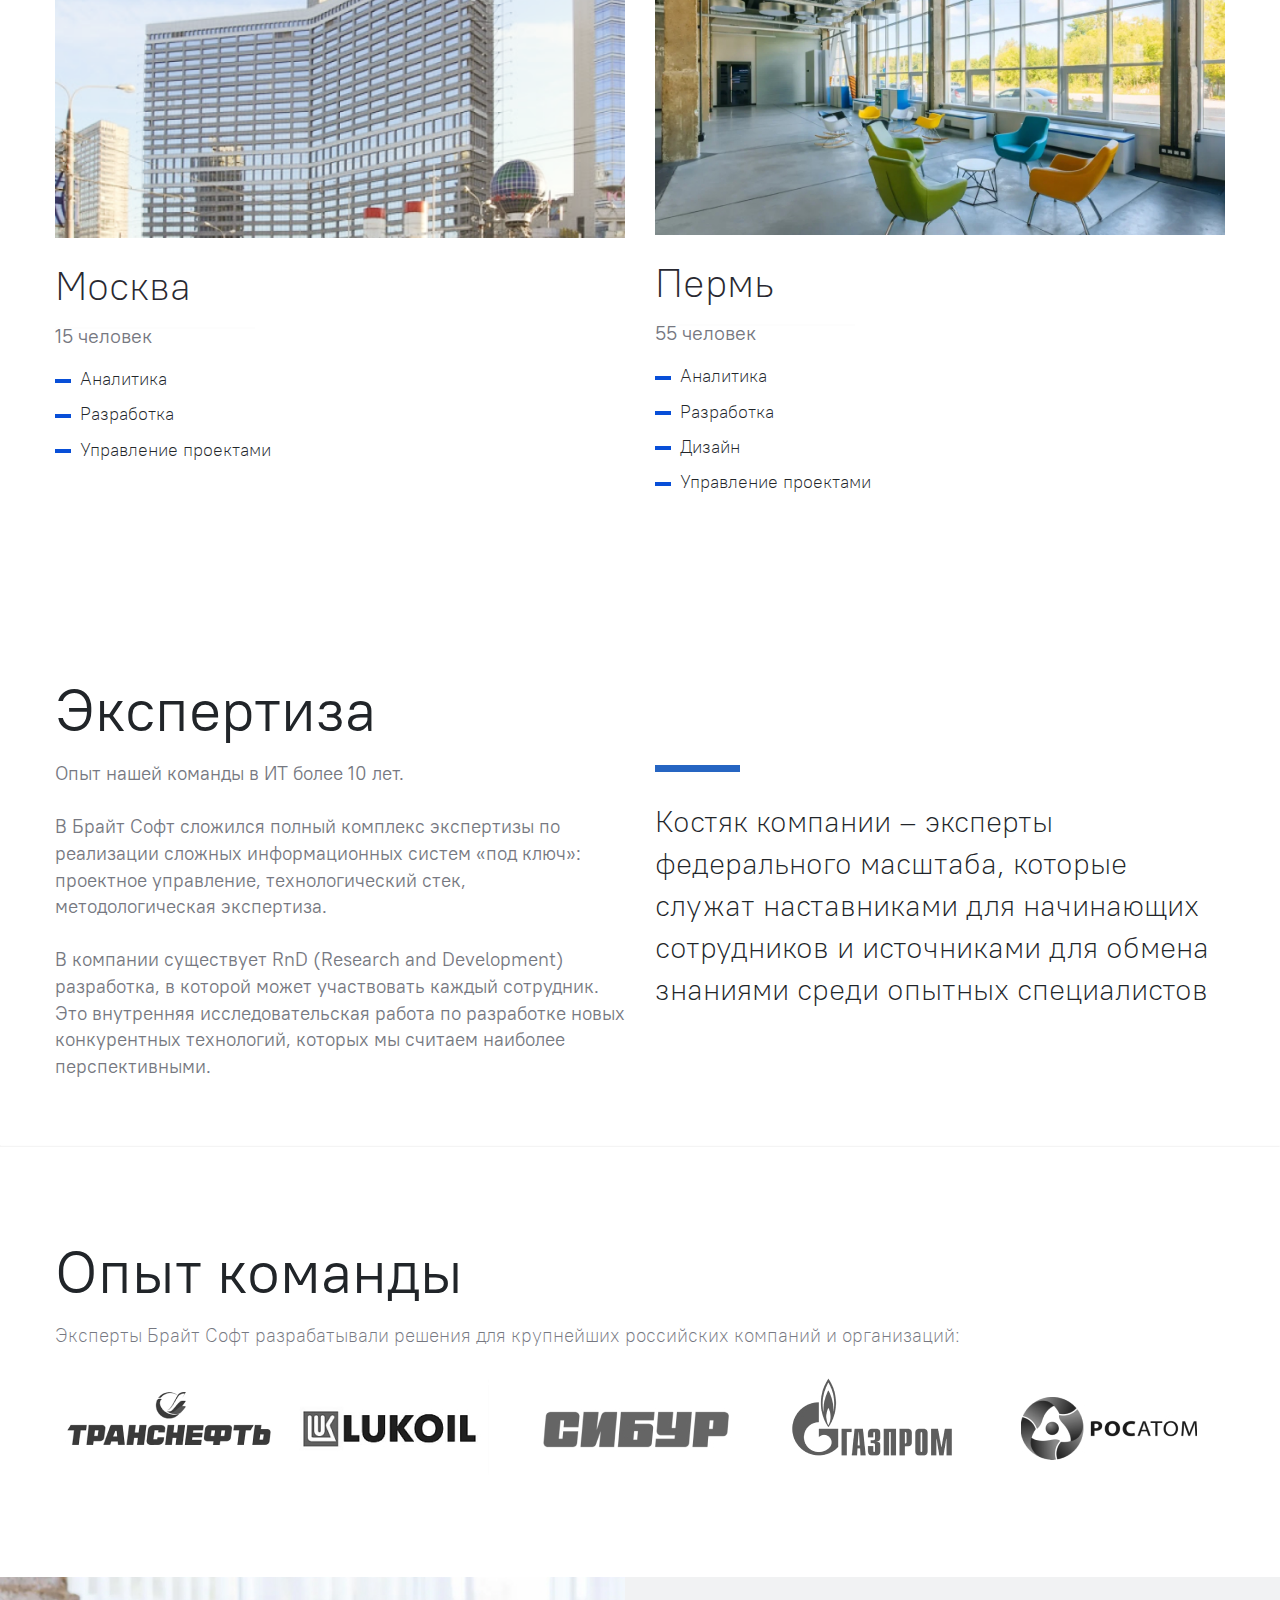
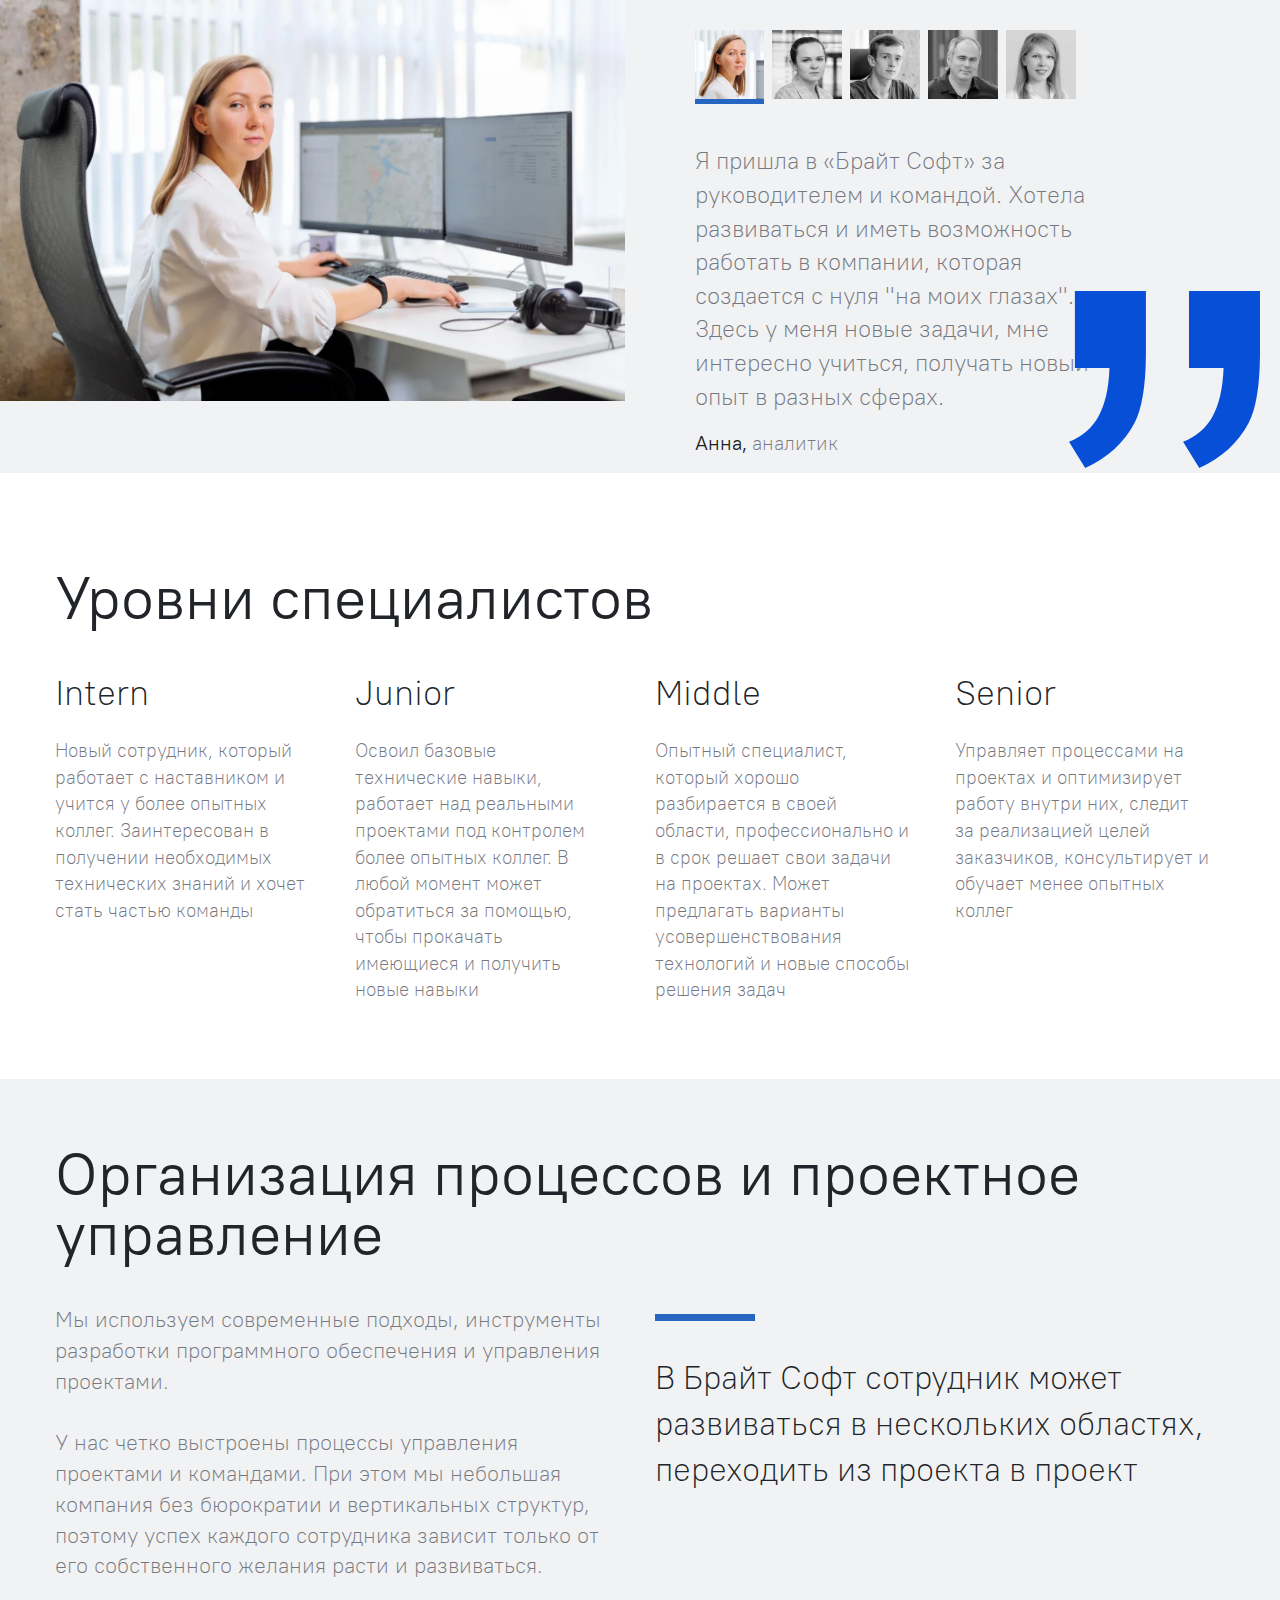
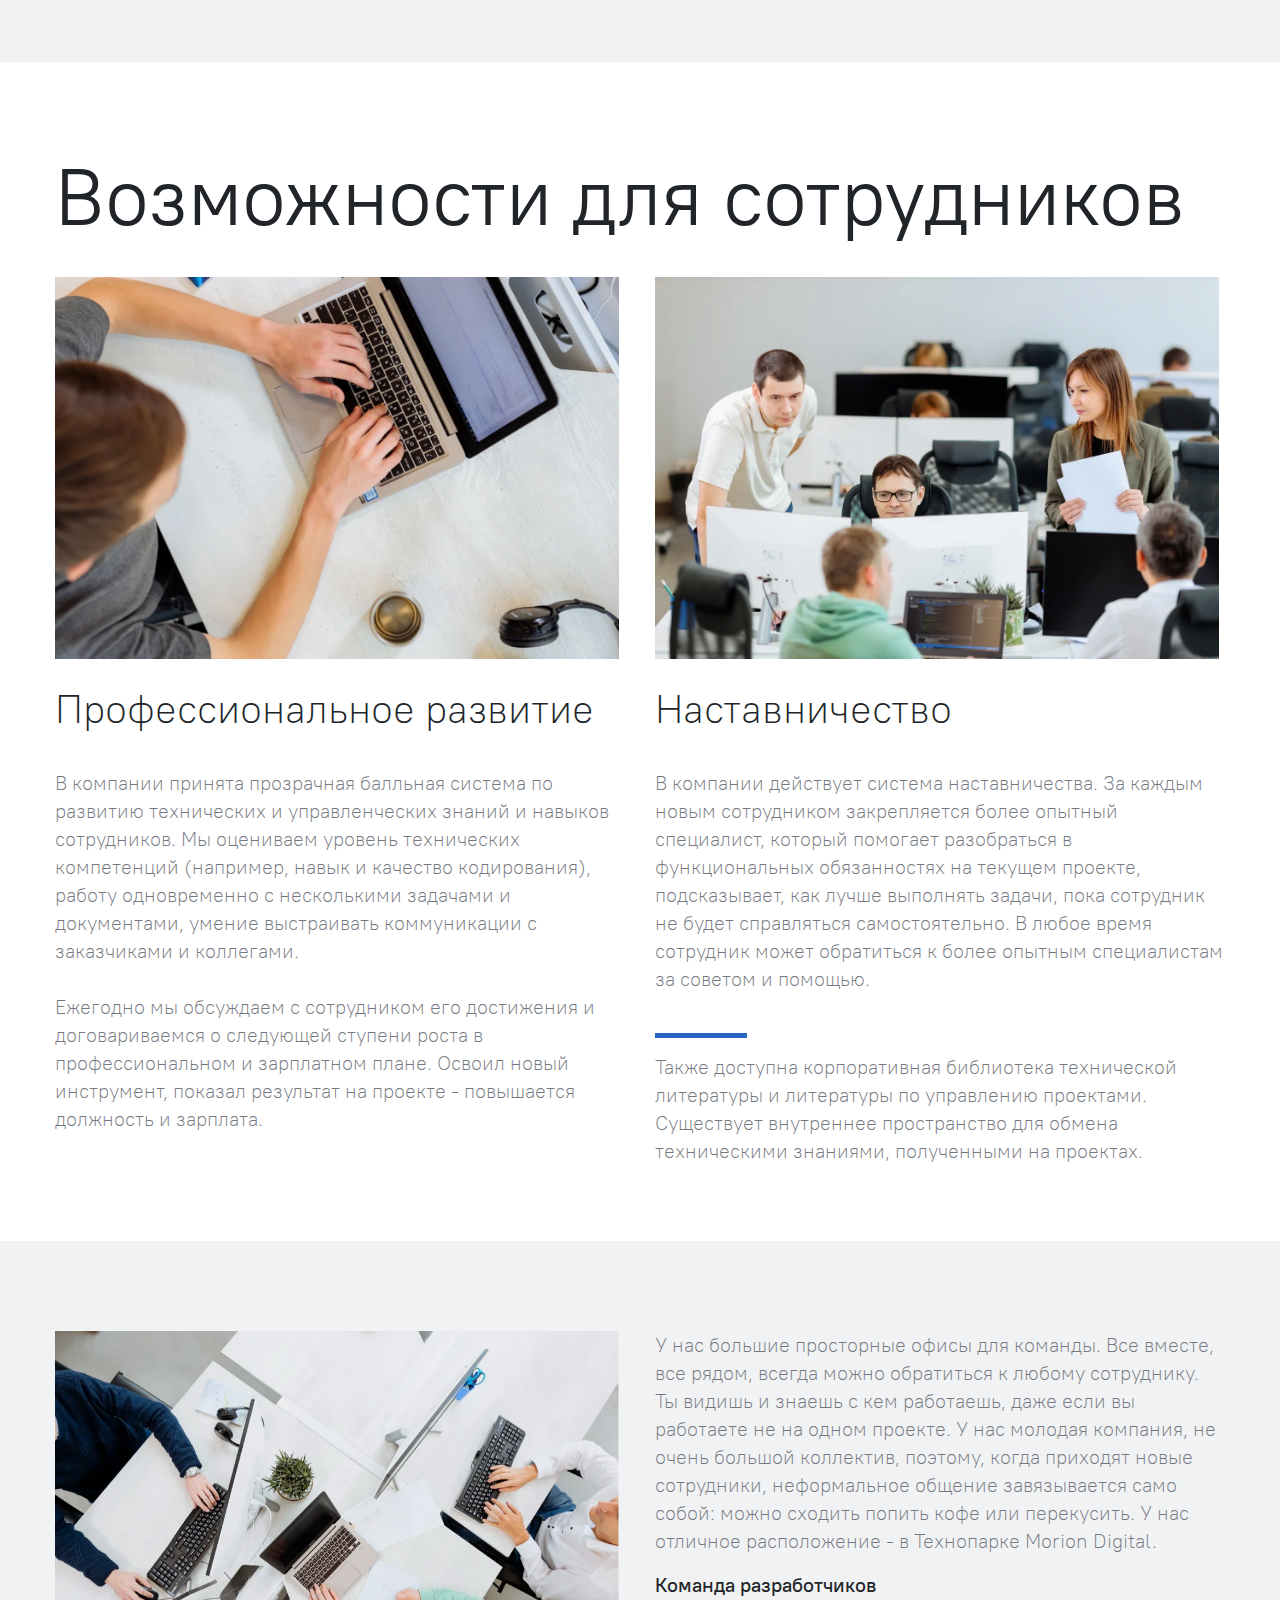
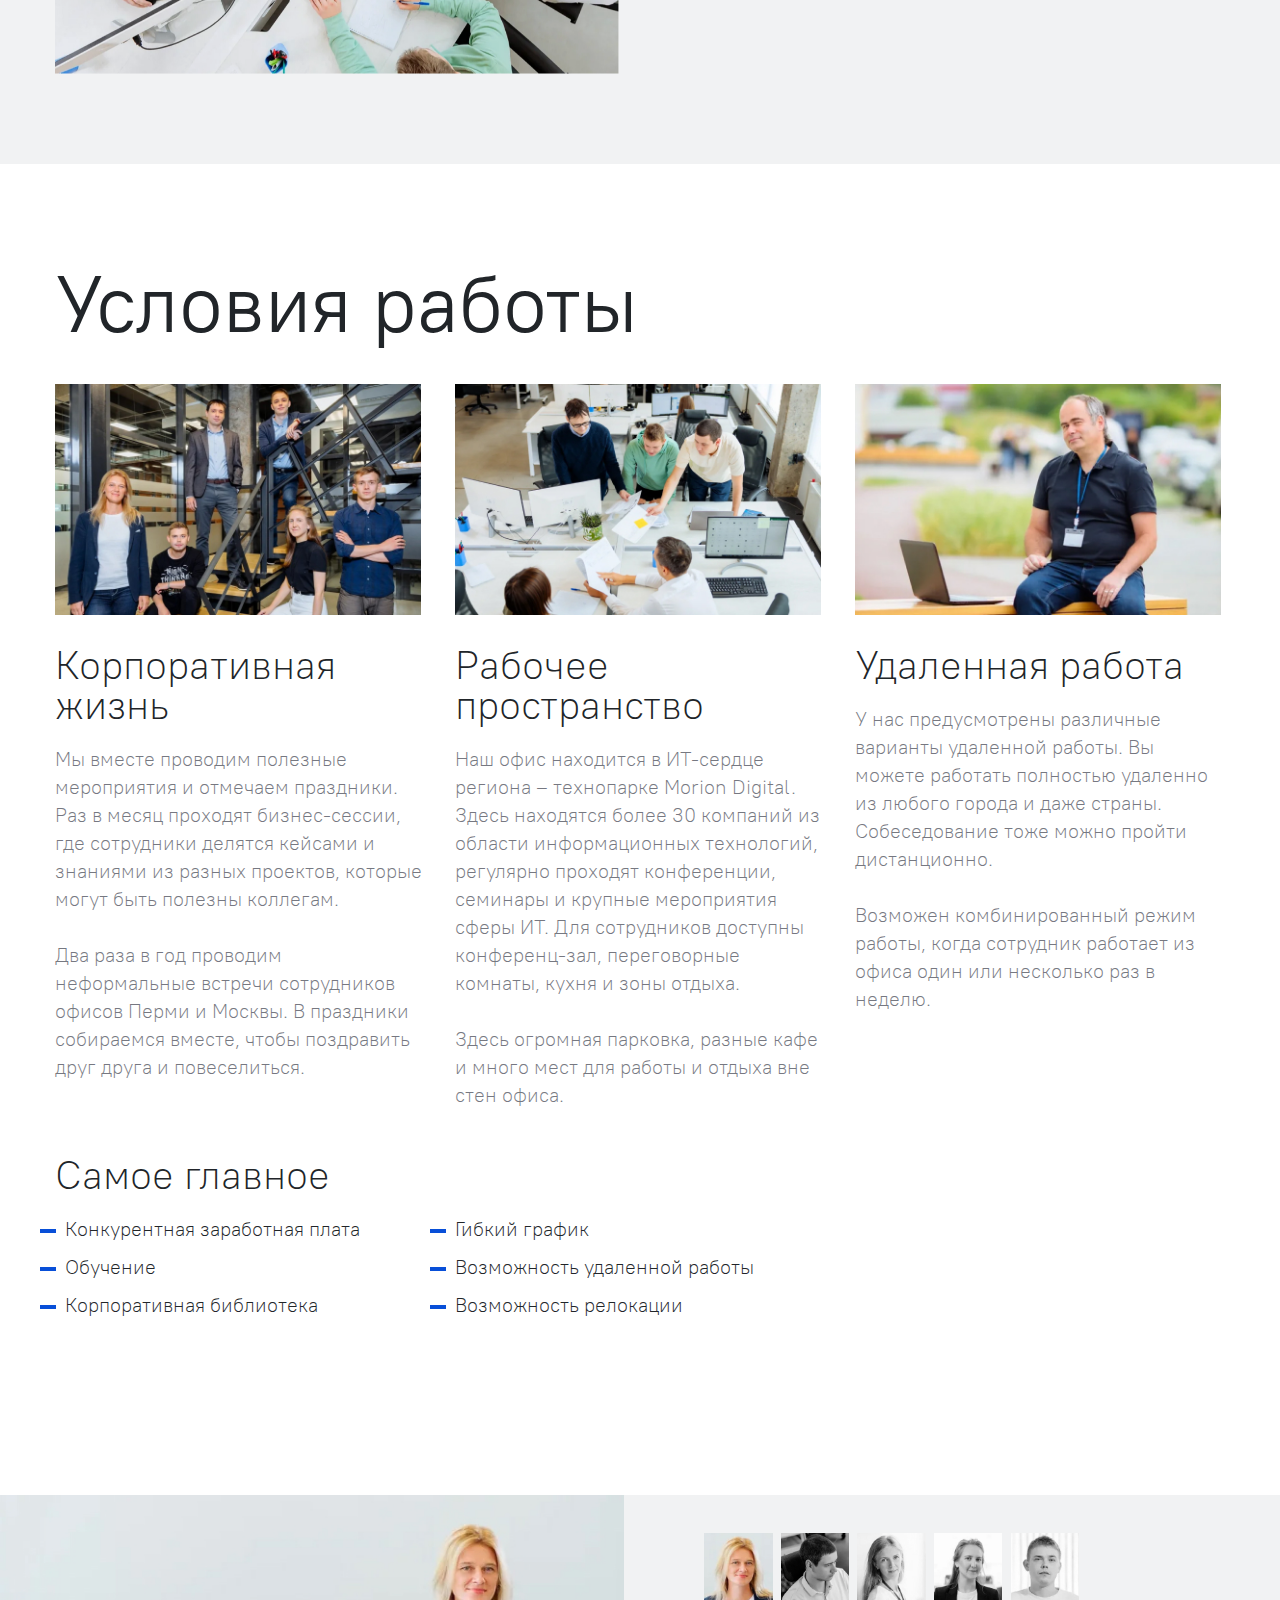
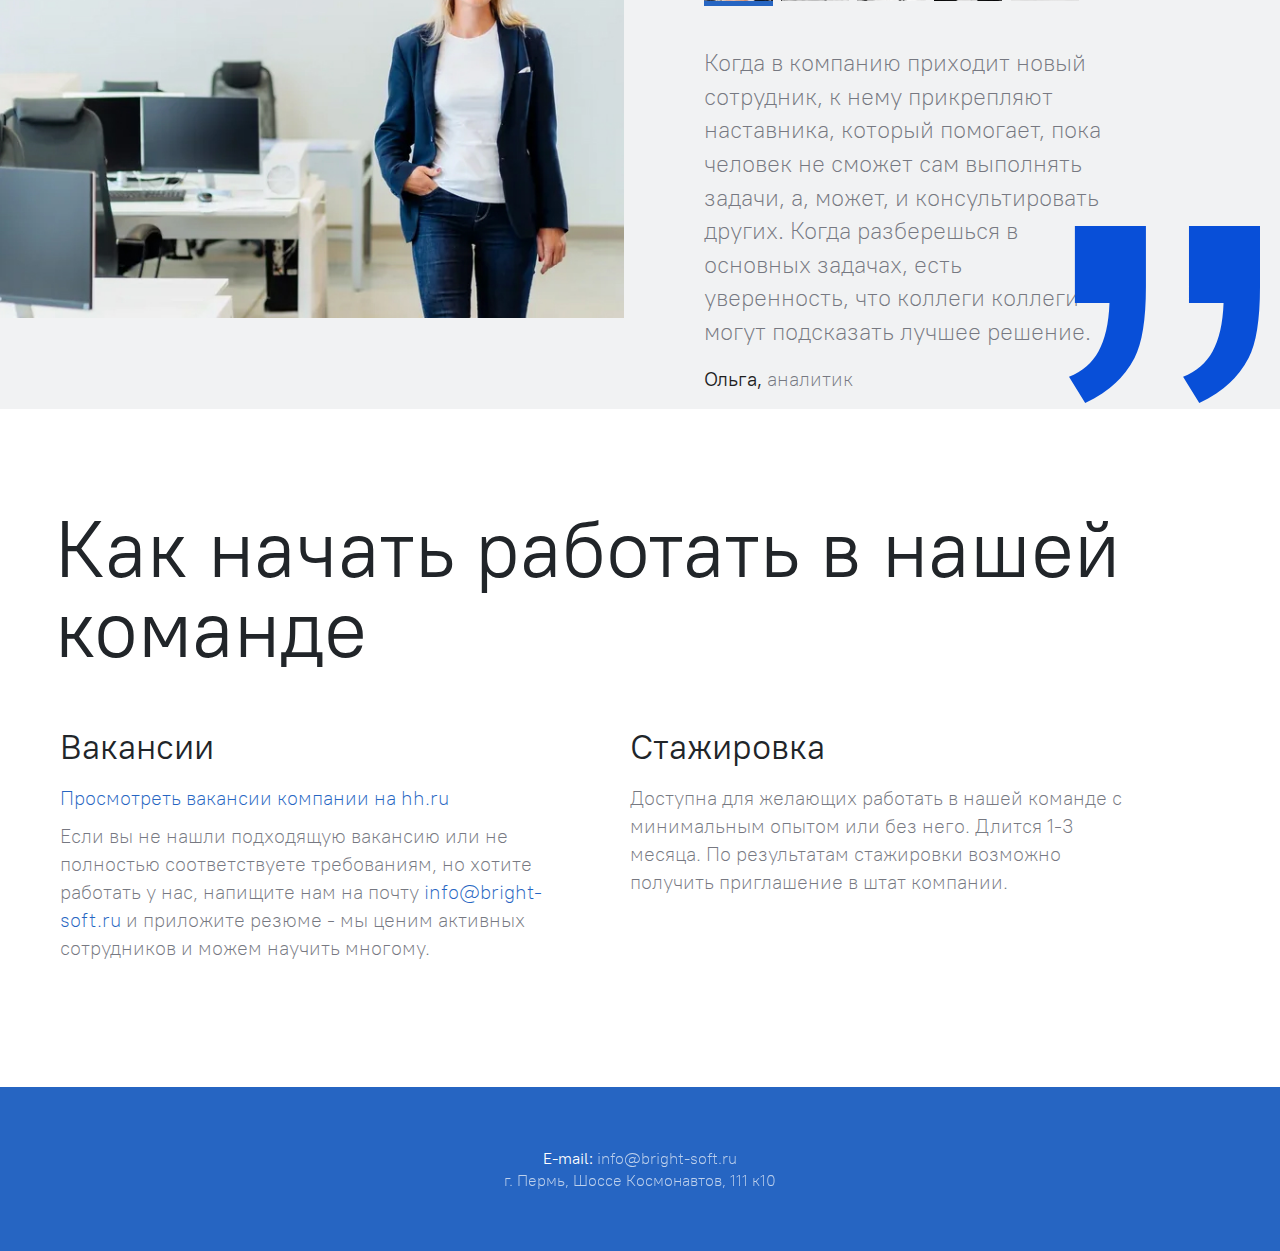
==== commit 30539028: "убрал кнопку и добавил почту в текст" ====
--- a/about_company/index.html
+++ b/about_company/index.html
@@ -334,8 +334,7 @@
                 <div class="block-big_all">
                   <div class="block-big-1">
                     <h1 class="b-feedback__subtitle">Вакансии</h1><a class="b-feedback__link" href="https://perm.hh.ru/employer/4151479" target="_blank">Просмотреть вакансии компании на hh.ru</a>
-                    <p class="b-feedback__text">Если вы не нашли подходящую вакансию или не полностью соответствуете требованиям, но хотите работать у нас, заполните заявку и приложите резюме - мы ценим активных сотрудников и можем научить многому.</p><a href="mailto: info@bright-soft.ru">
-                      <button class="b-feedback__button-mail">Напишите нам</button></a>
+                    <p class="b-feedback__text">Если вы не нашли подходящую вакансию или не полностью соответствуете требованиям, но хотите работать у нас, напищите нам на почту <a href= "mailto: info@bright-soft.ru" class = "link__feedback"> info@bright-soft.ru </a> и приложите резюме - мы ценим активных сотрудников и можем научить многому.</p>
                   </div>
                   <div class="block-big-2">
                     <div class="block-big-1-left">
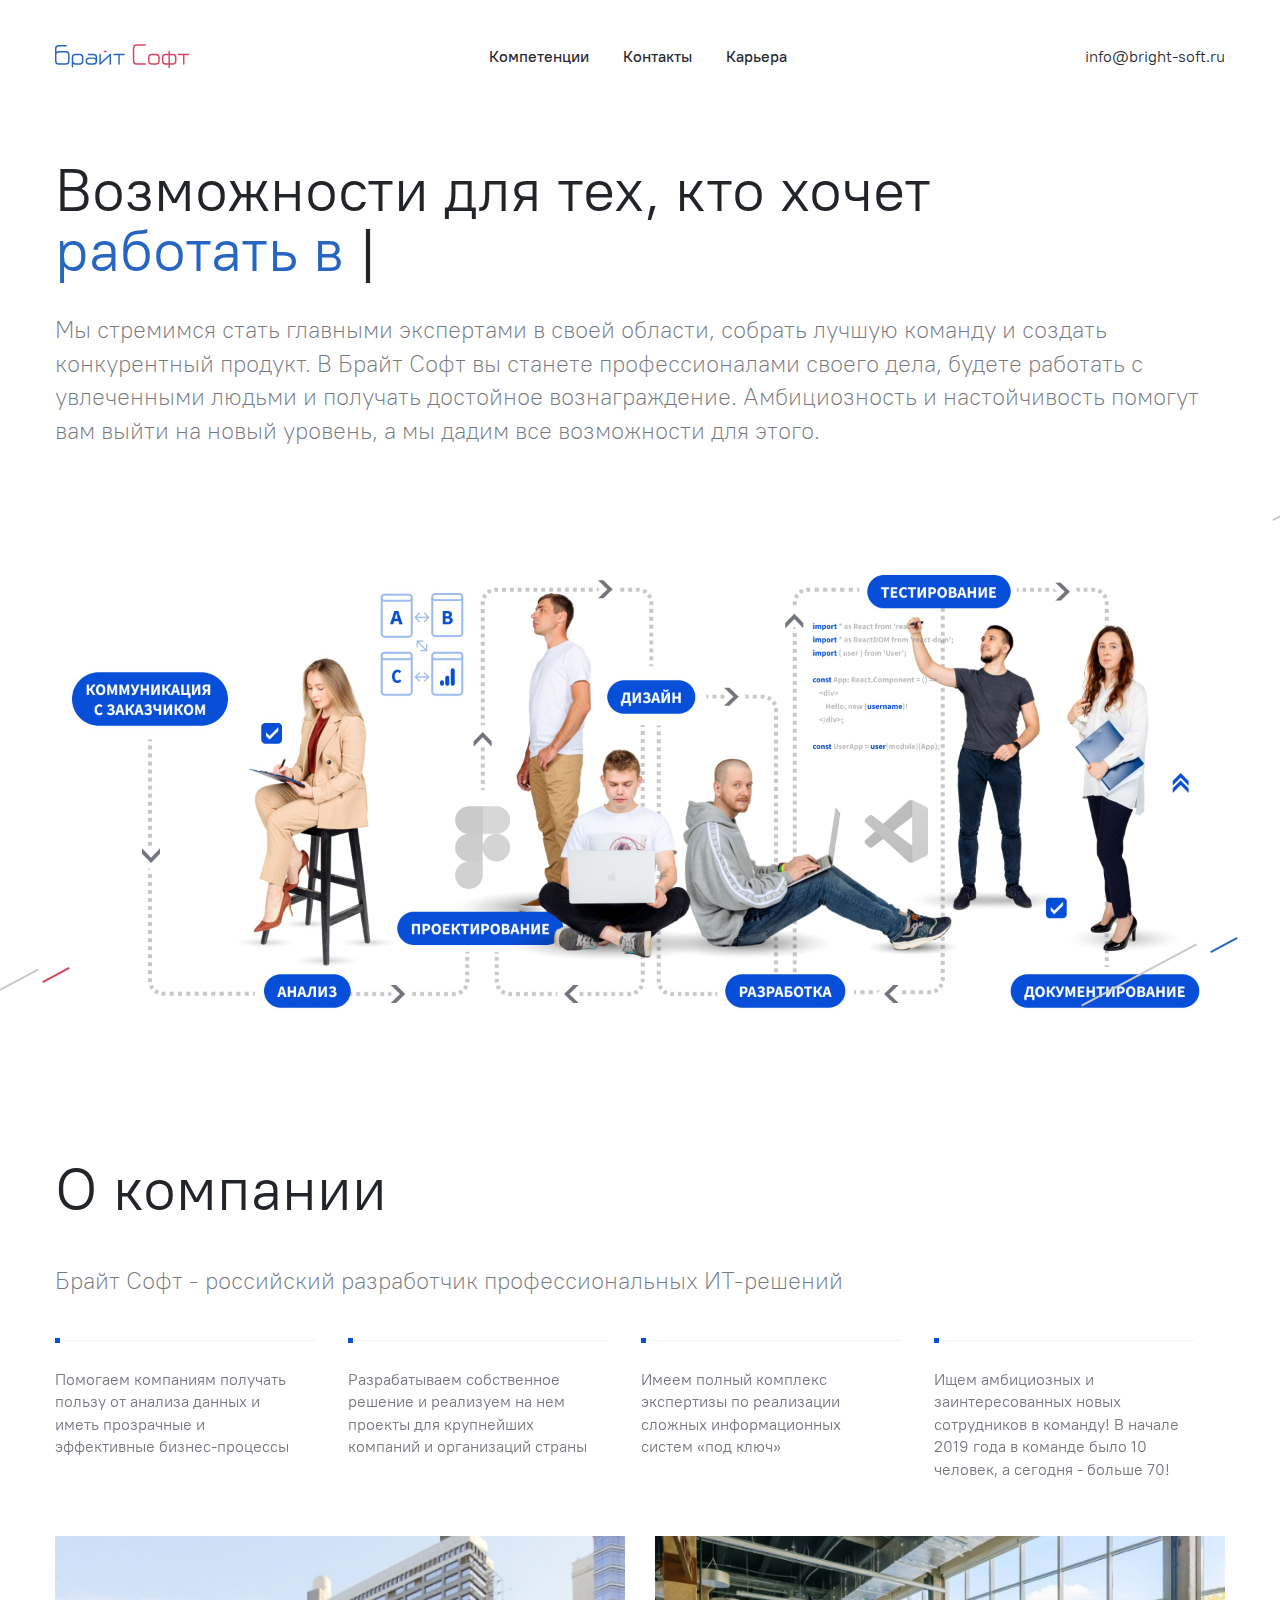
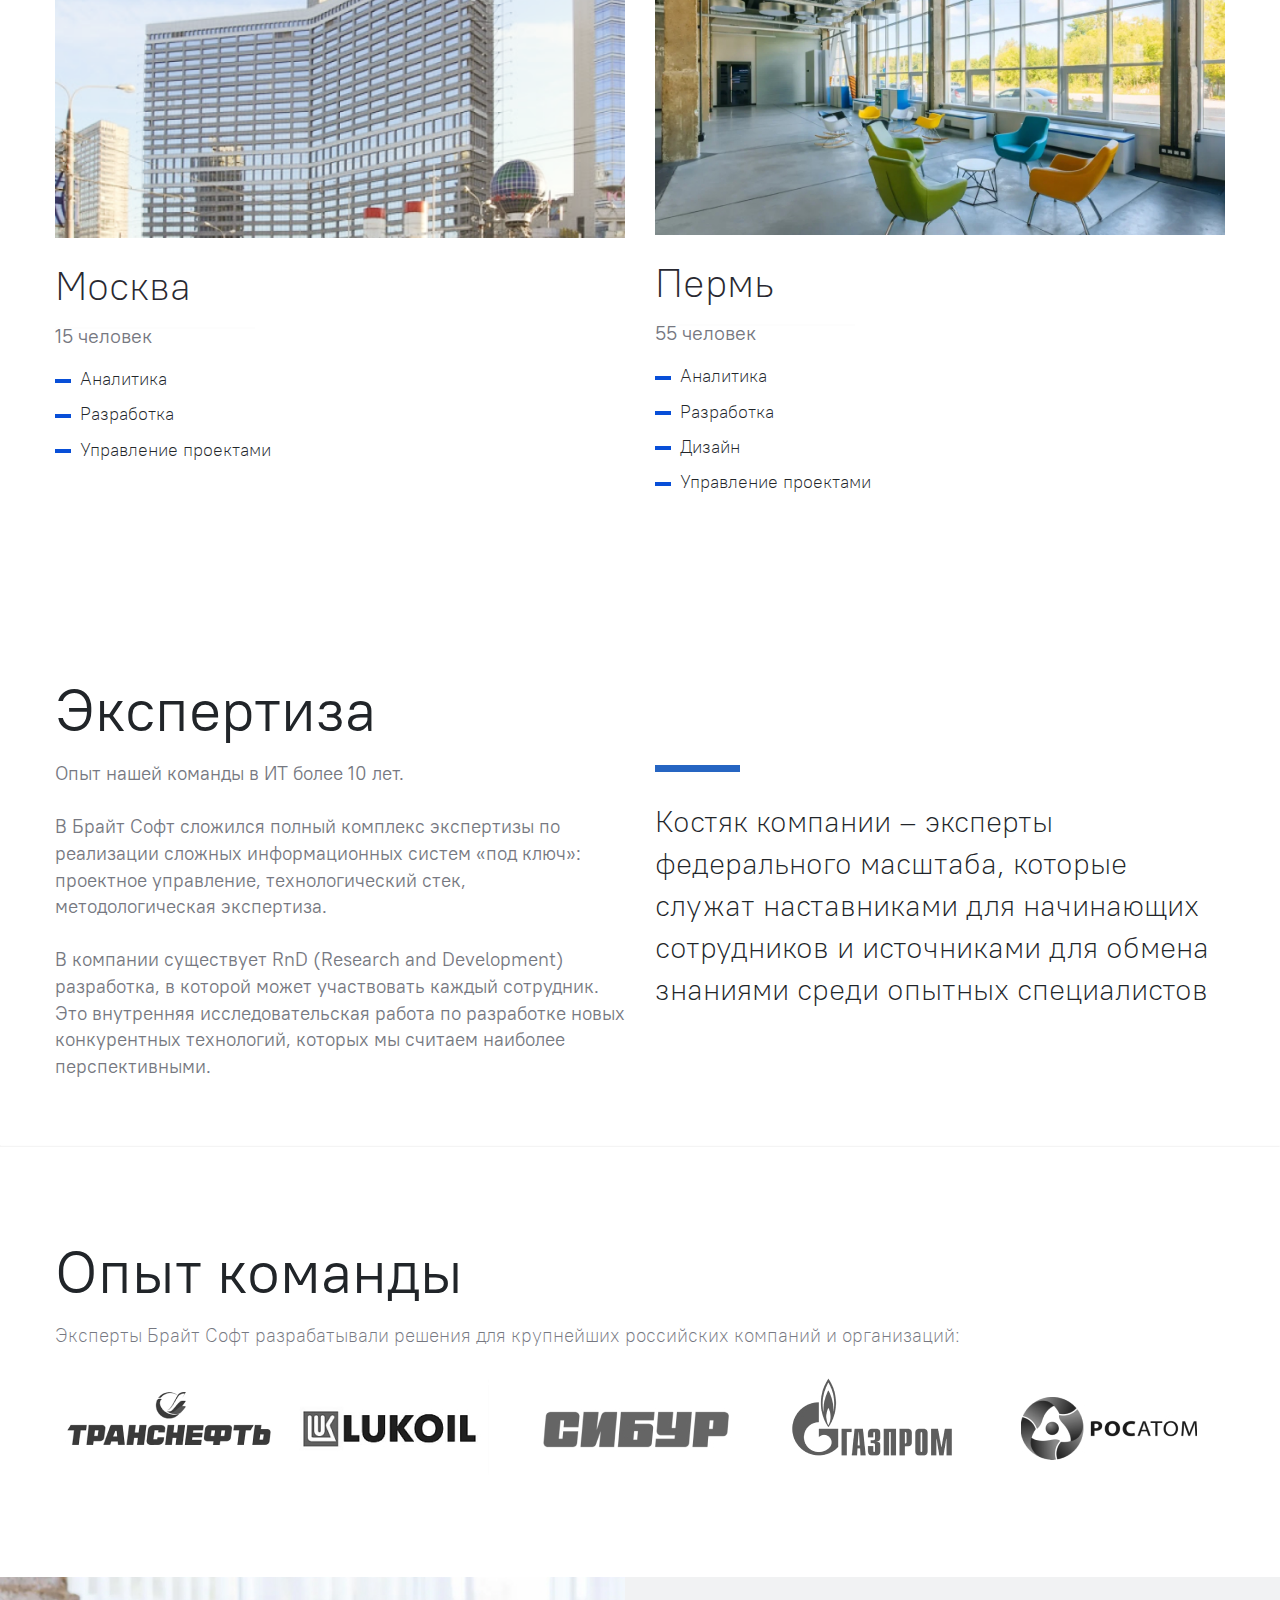
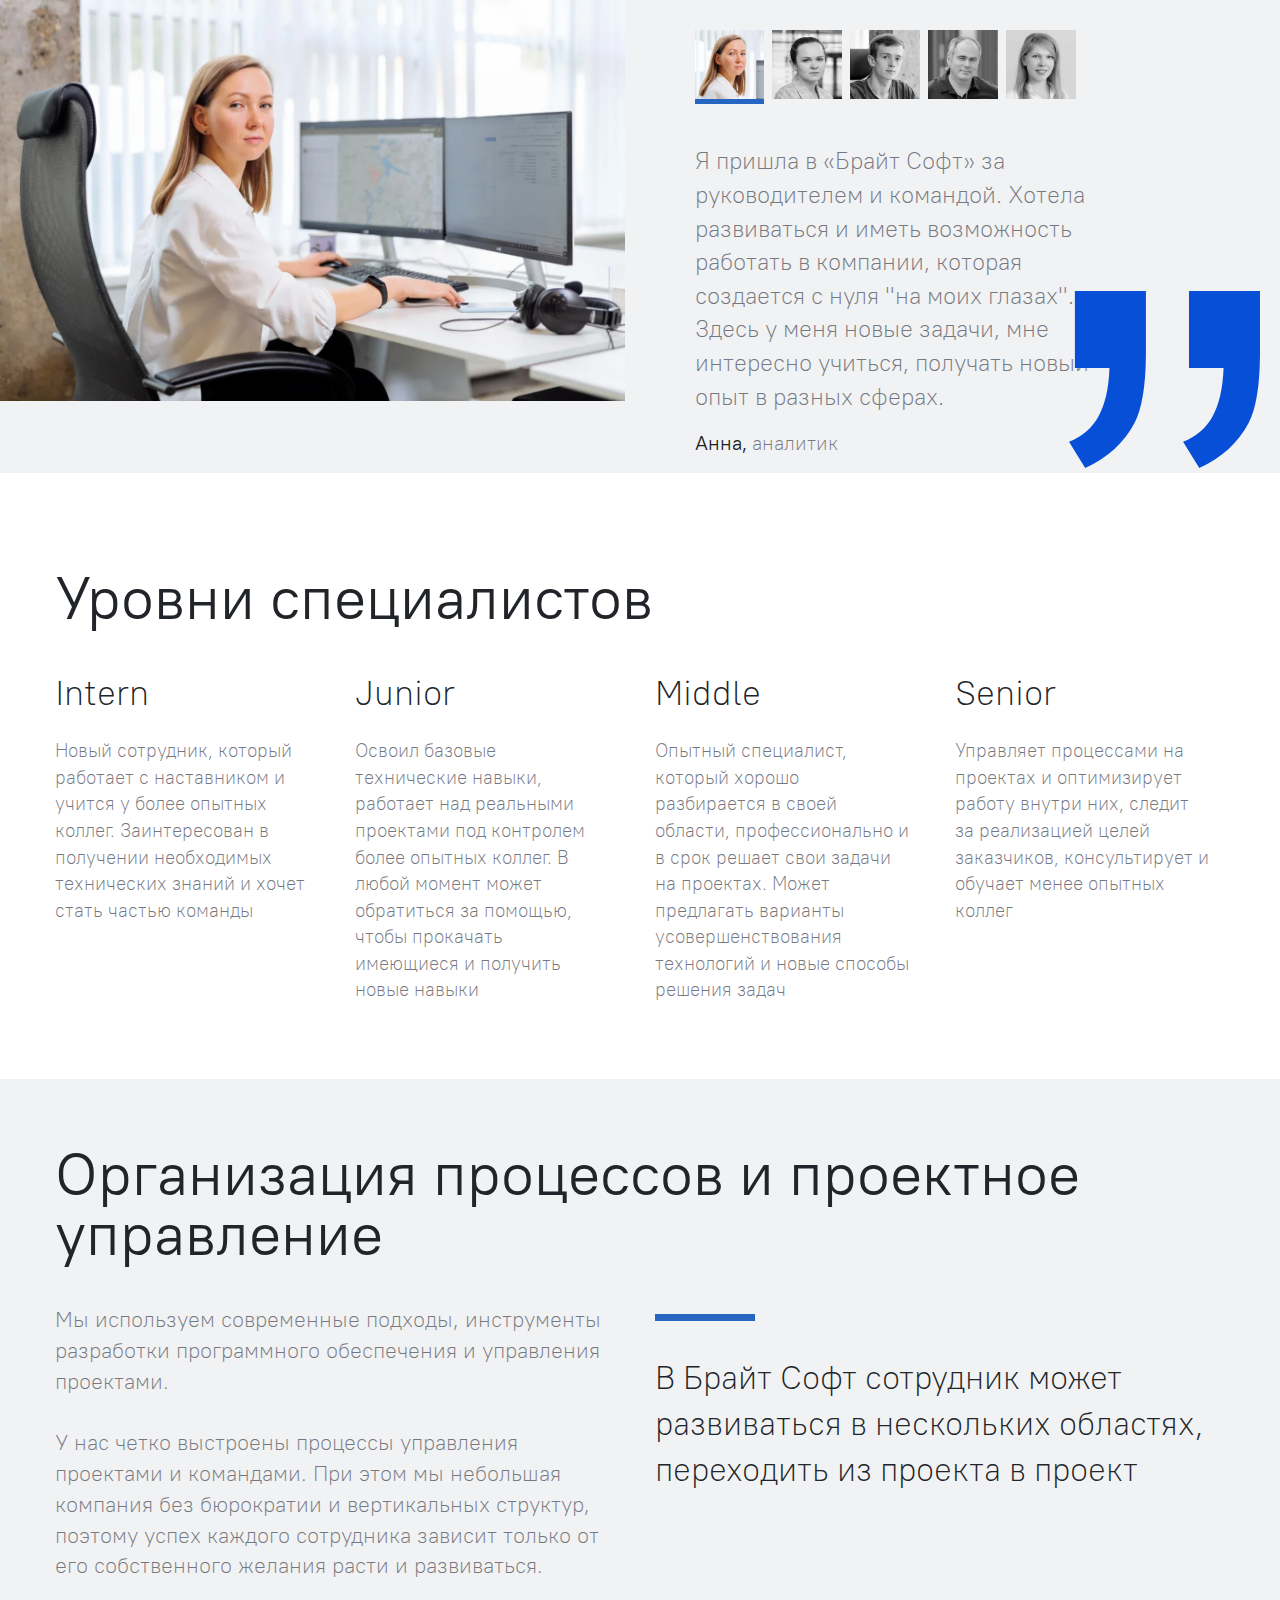
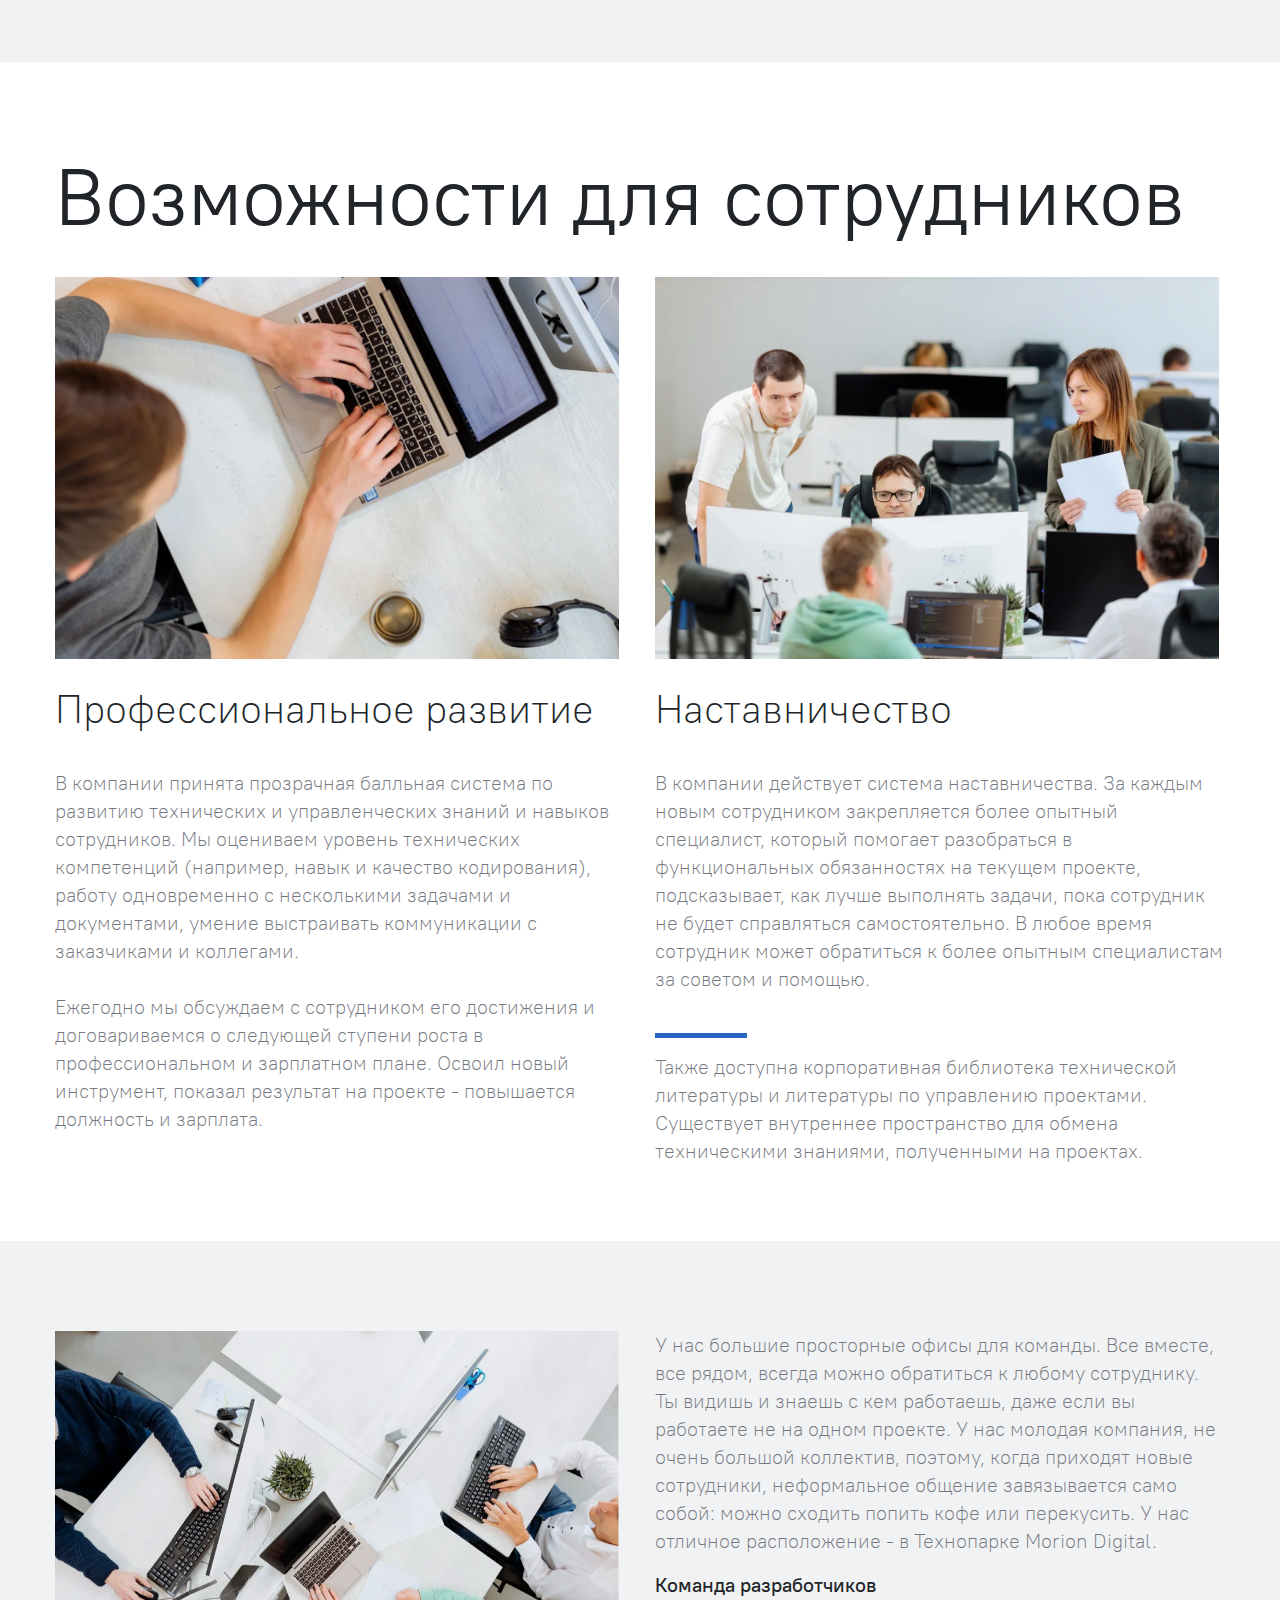
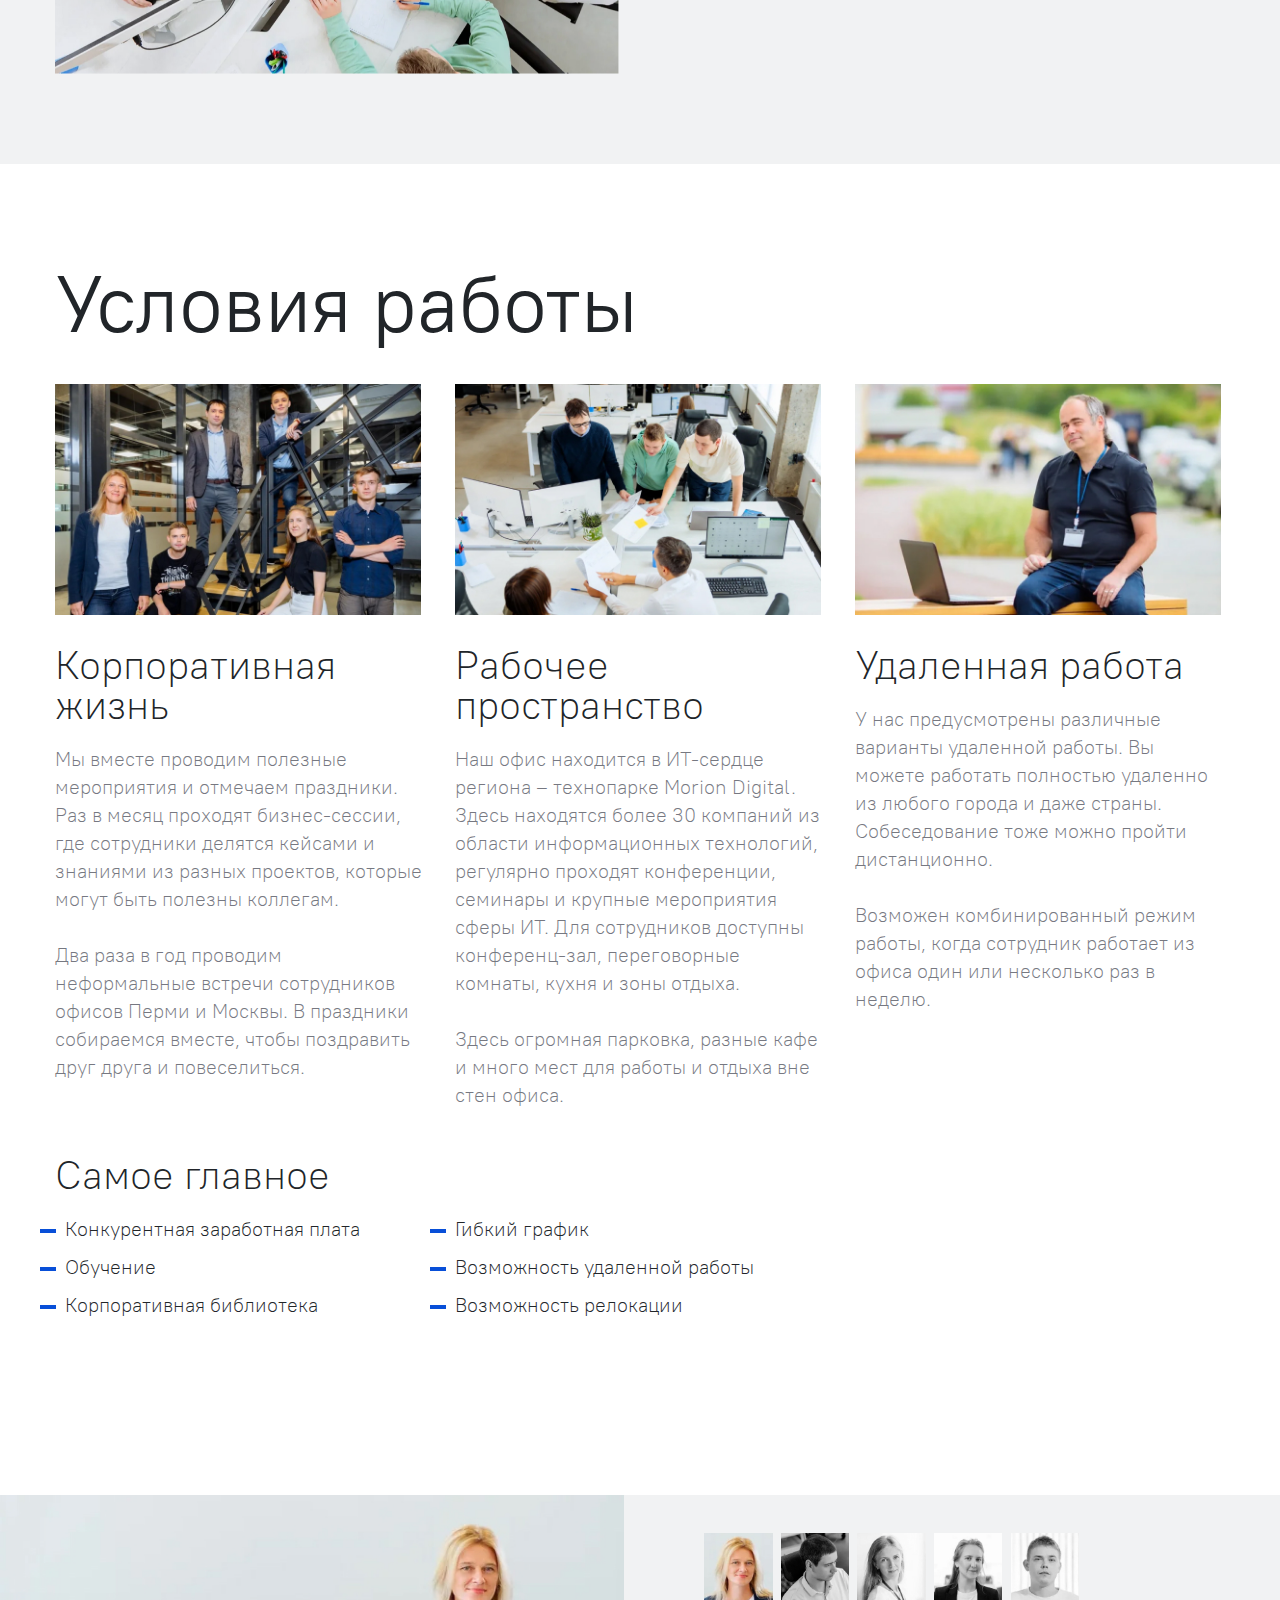
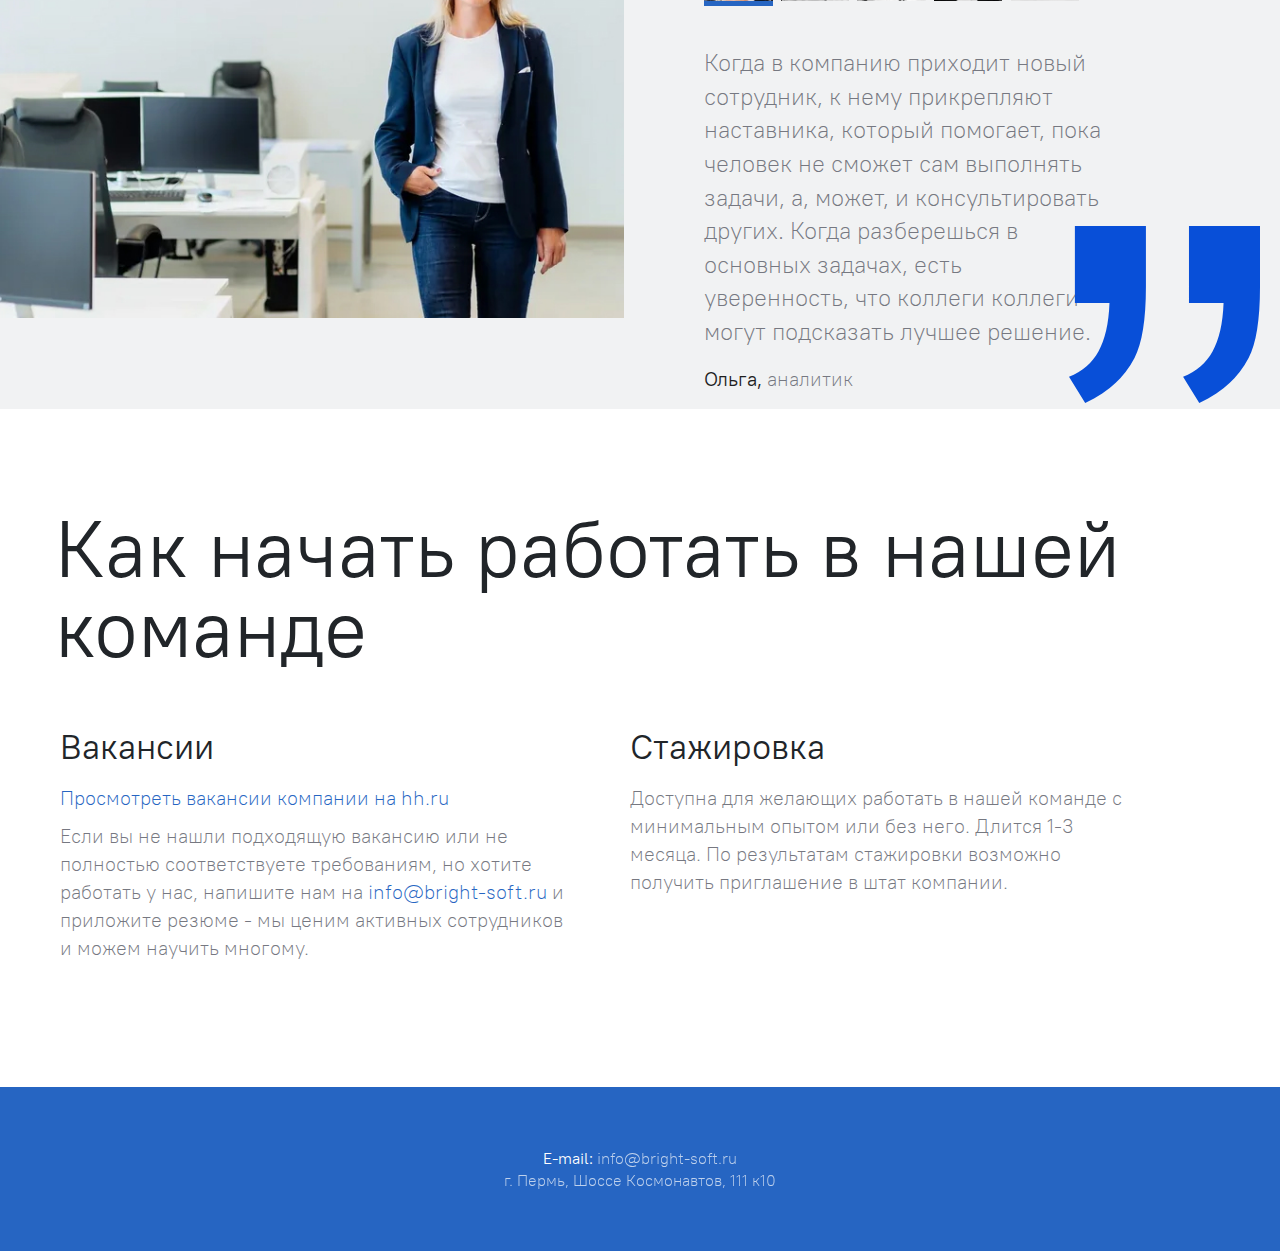
==== commit be94356b: "fix" ====
--- a/about_company/index.html
+++ b/about_company/index.html
@@ -334,7 +334,7 @@
                 <div class="block-big_all">
                   <div class="block-big-1">
                     <h1 class="b-feedback__subtitle">Вакансии</h1><a class="b-feedback__link" href="https://perm.hh.ru/employer/4151479" target="_blank">Просмотреть вакансии компании на hh.ru</a>
-                    <p class="b-feedback__text">Если вы не нашли подходящую вакансию или не полностью соответствуете требованиям, но хотите работать у нас, напищите нам на почту <a href= "mailto: info@bright-soft.ru" class = "link__feedback"> info@bright-soft.ru </a> и приложите резюме - мы ценим активных сотрудников и можем научить многому.</p>
+                    <p class="b-feedback__text">Если вы не нашли подходящую вакансию или не полностью соответствуете требованиям, но хотите работать у нас, напишите нам на <a href= "mailto: info@bright-soft.ru" class = "link__feedback"> info@bright-soft.ru </a> и приложите резюме - мы ценим активных сотрудников и можем научить многому.</p>
                   </div>
                   <div class="block-big-2">
                     <div class="block-big-1-left">
